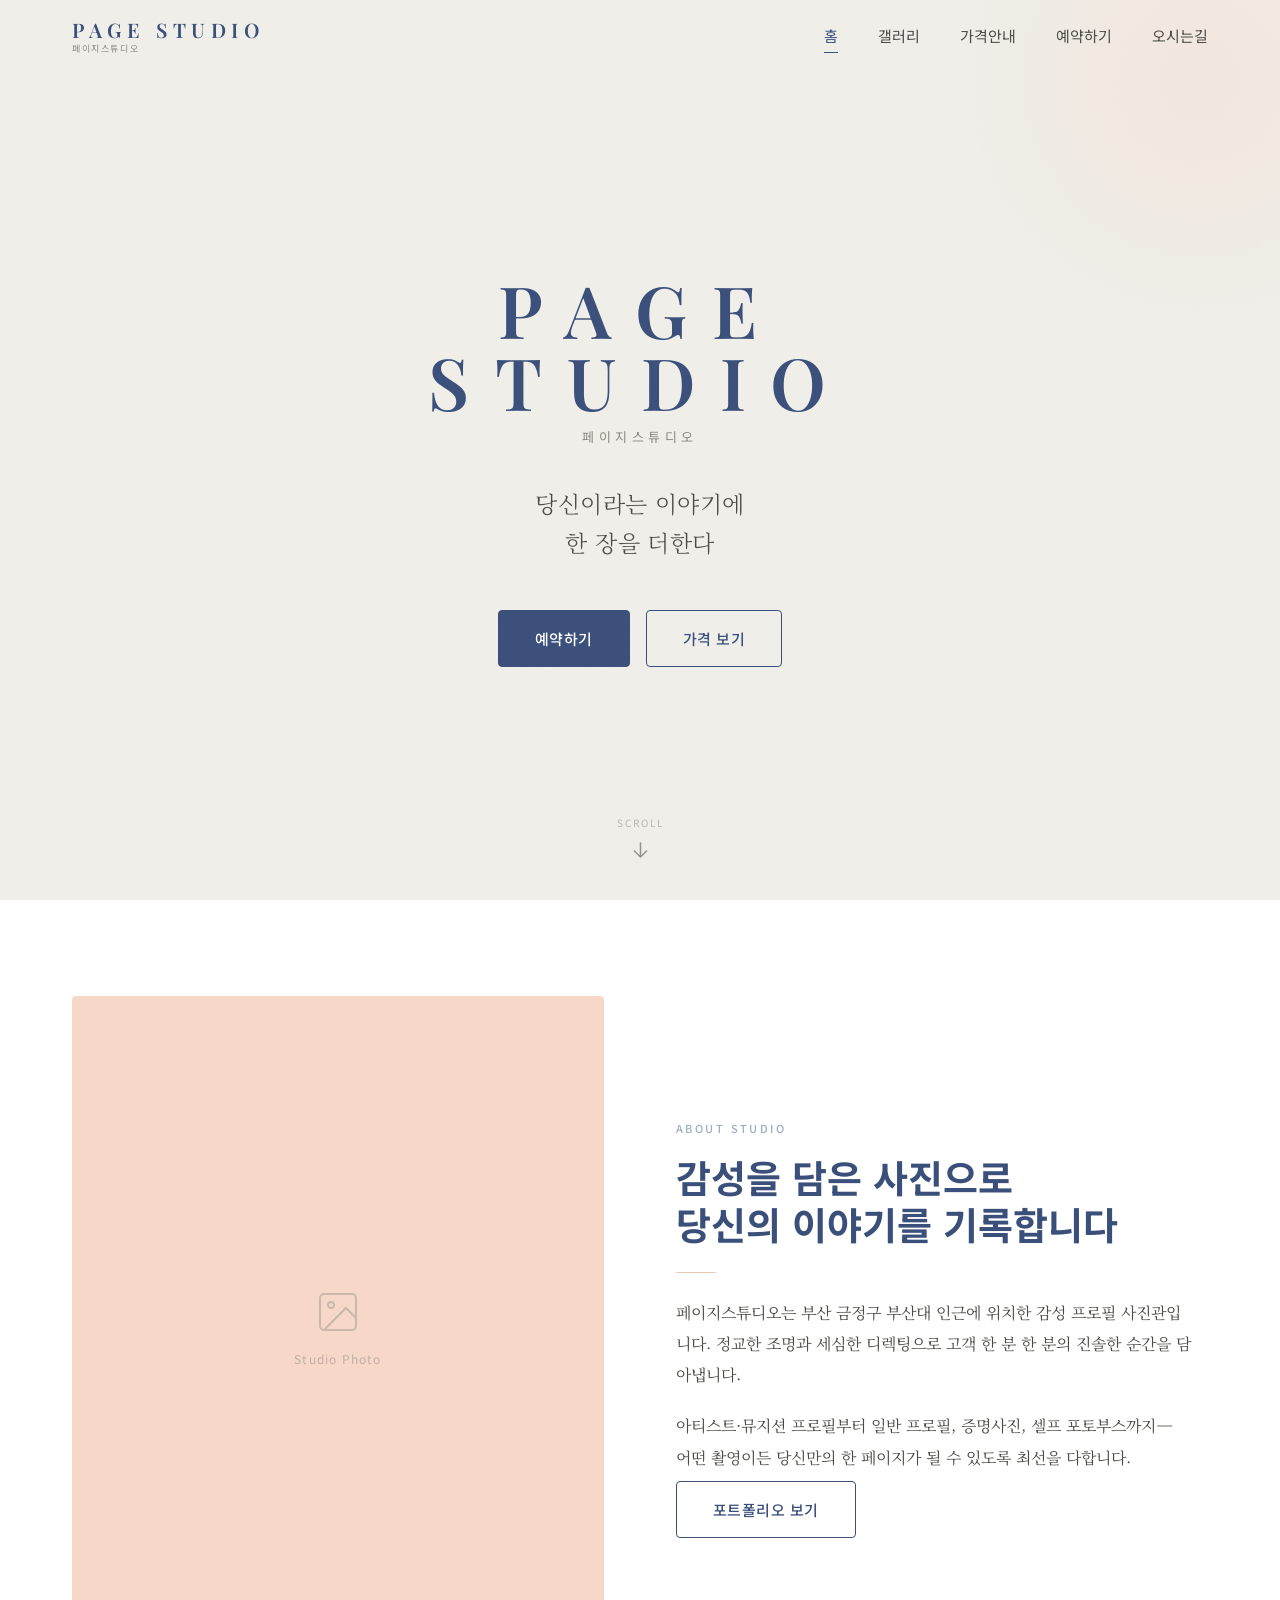
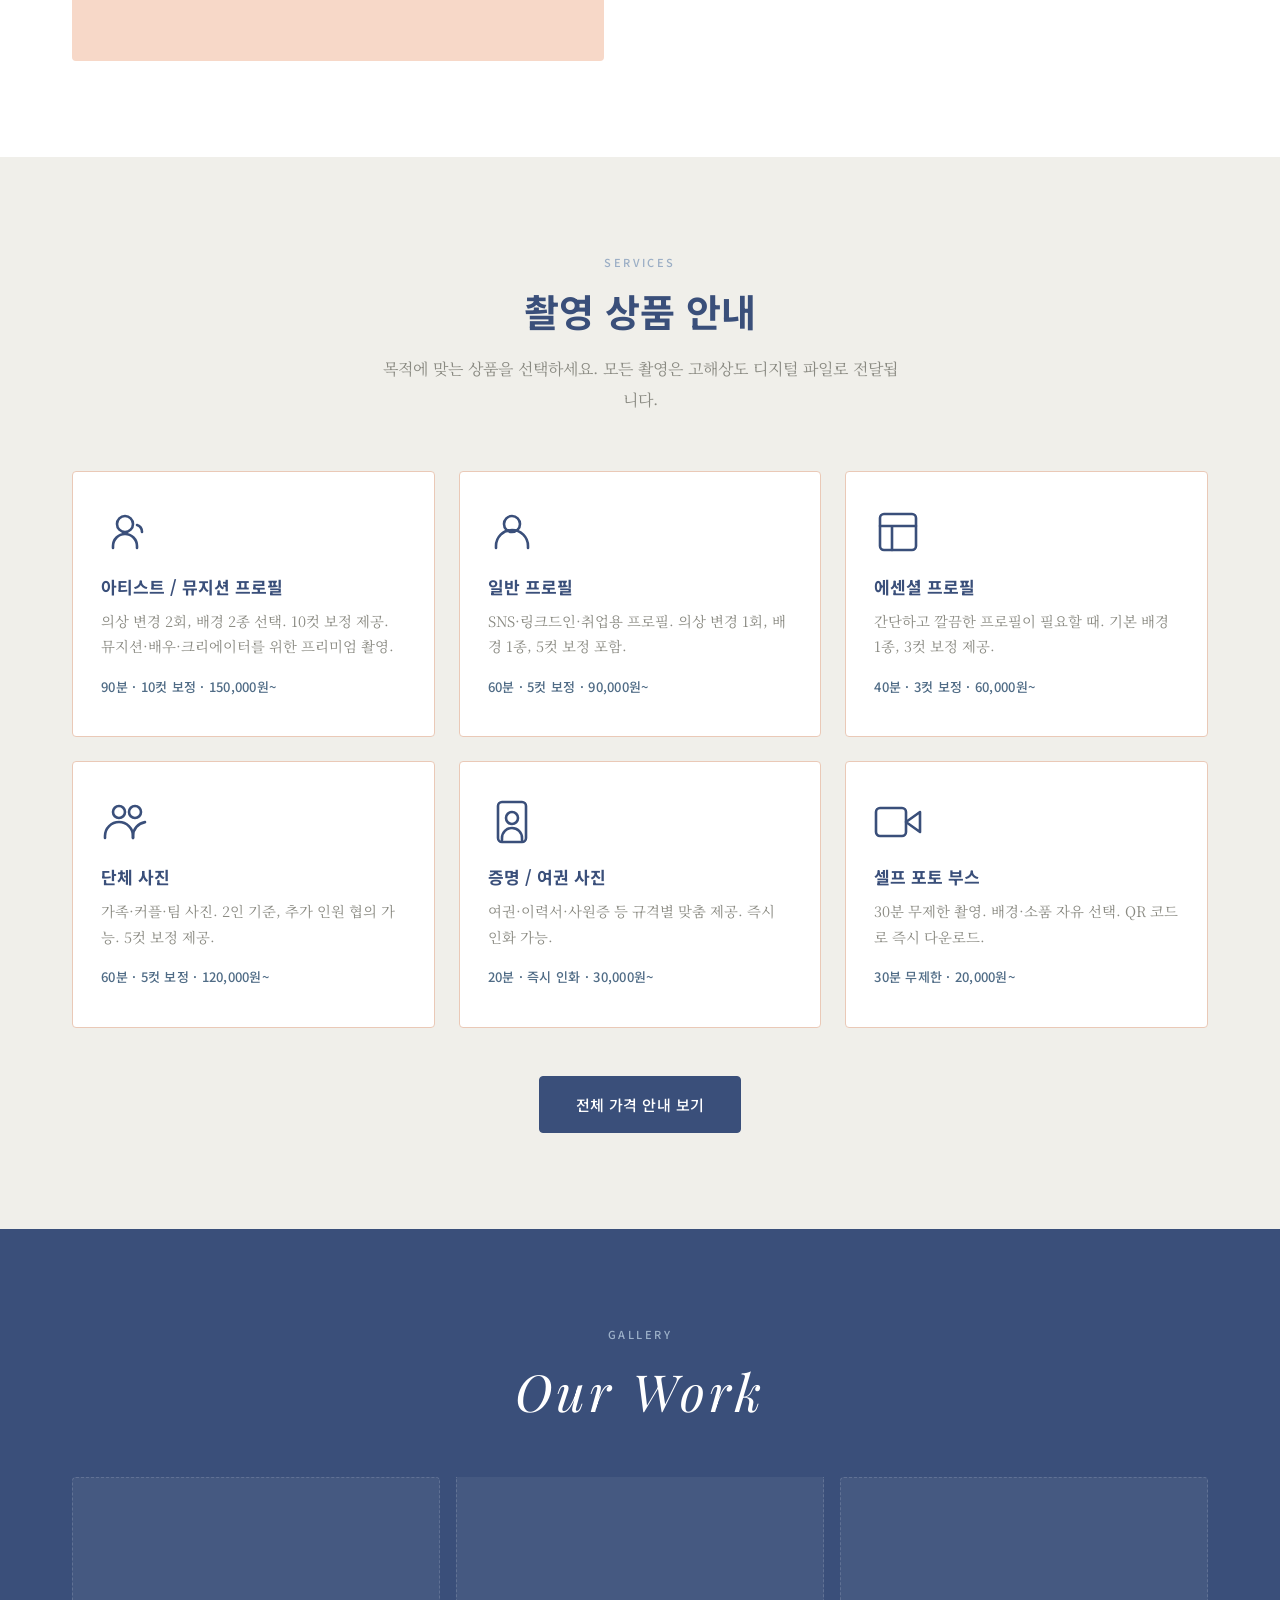
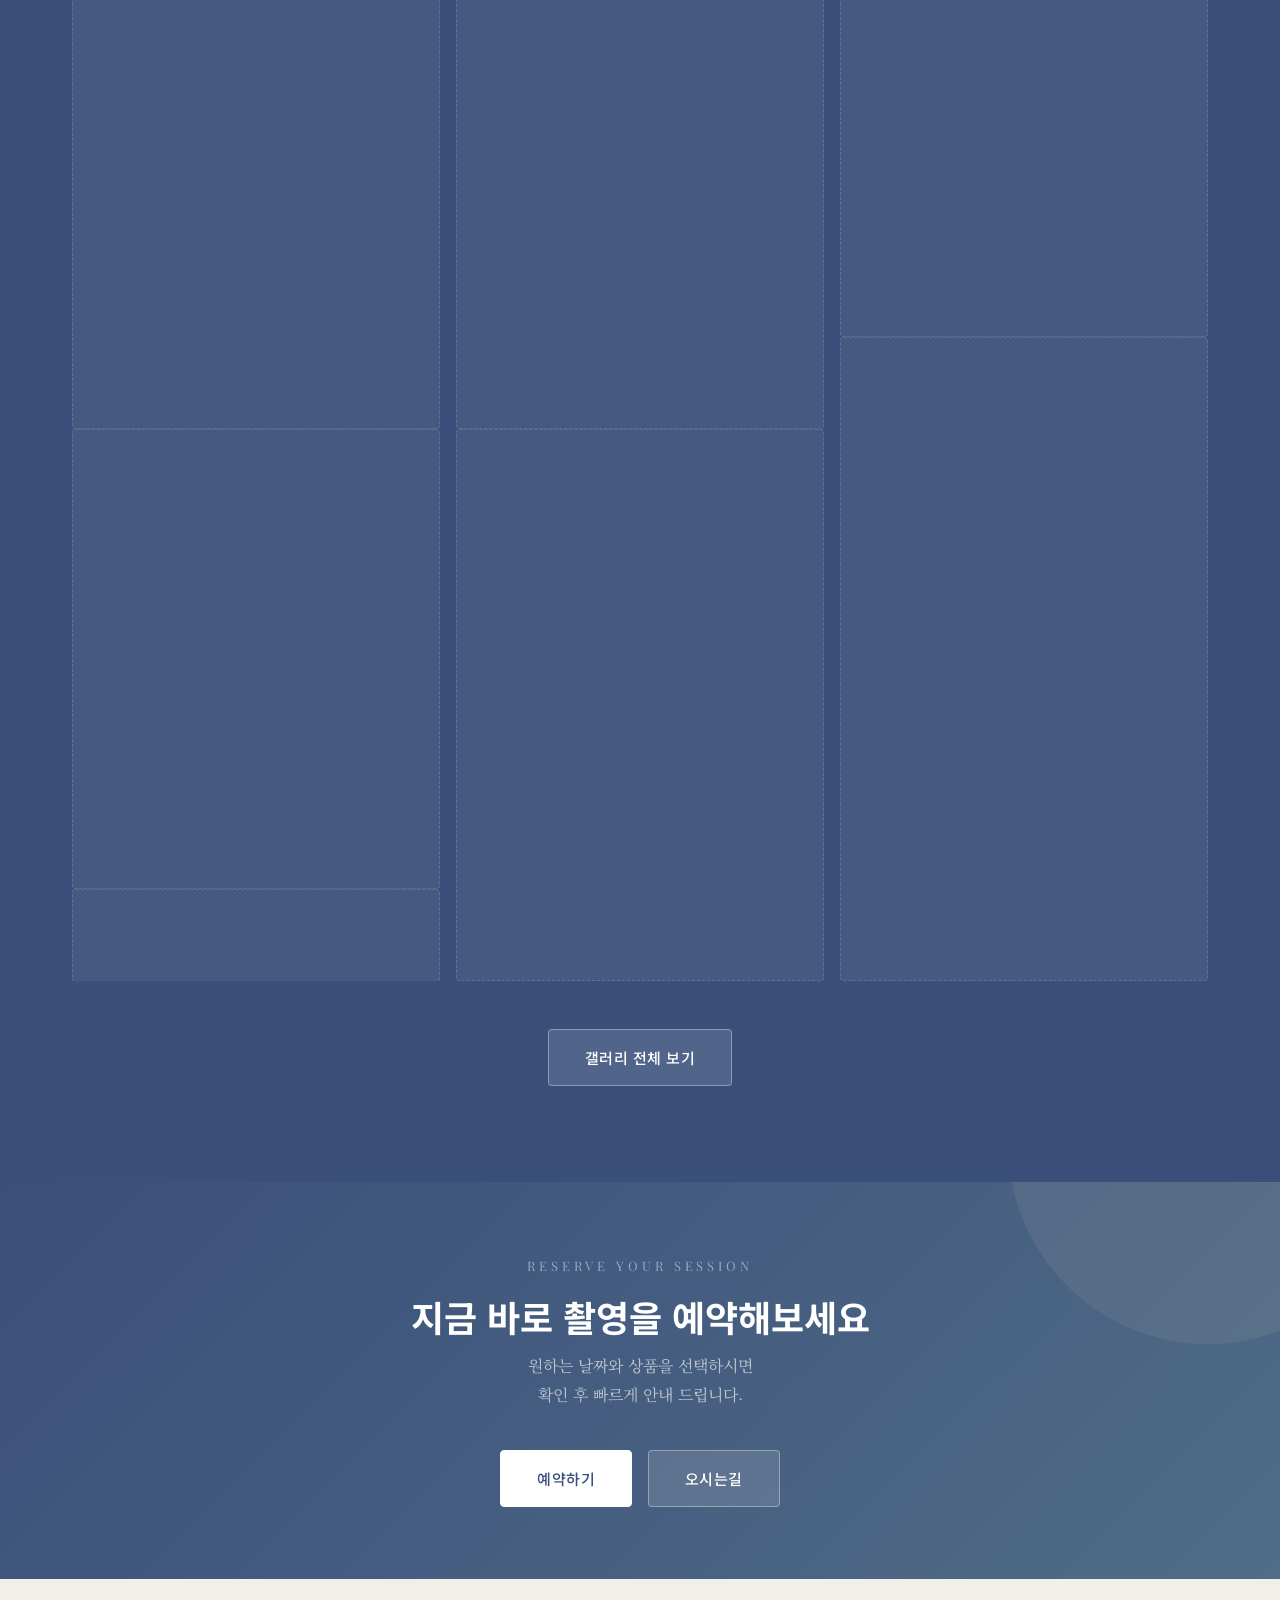
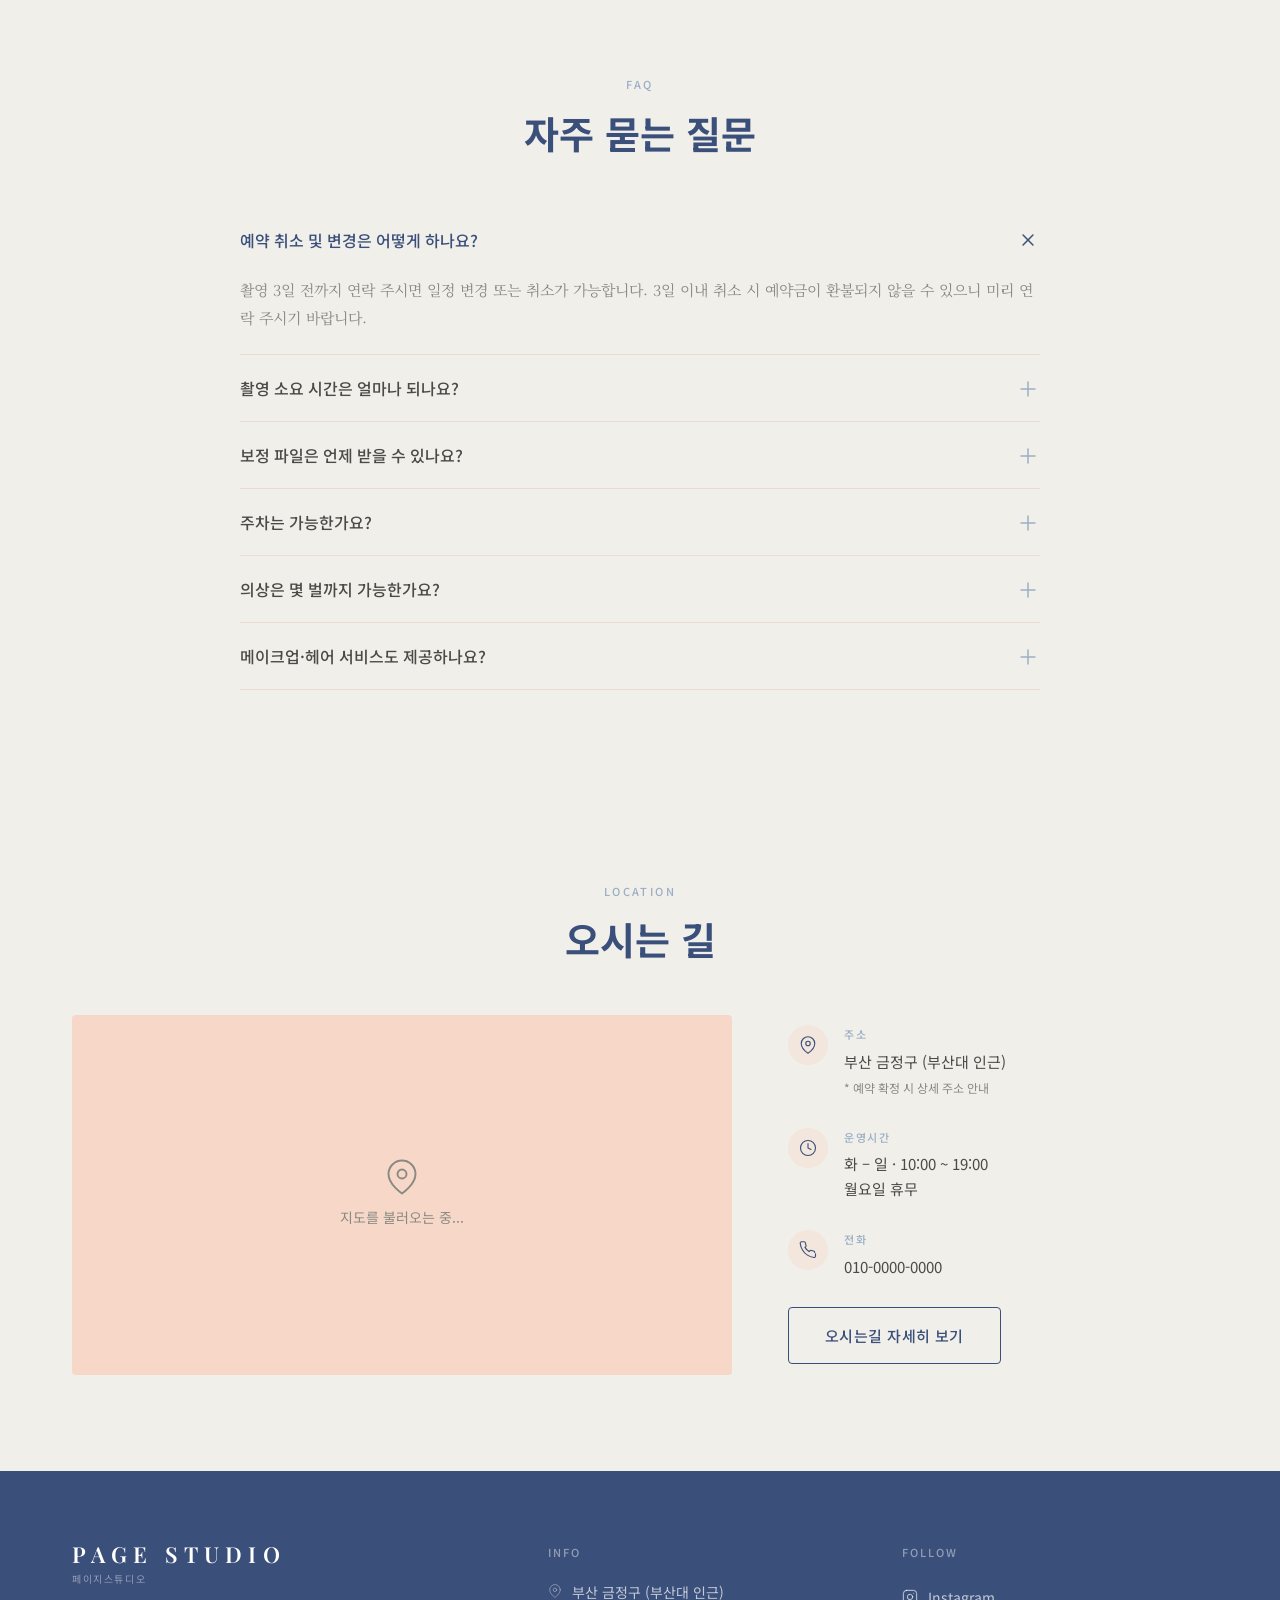
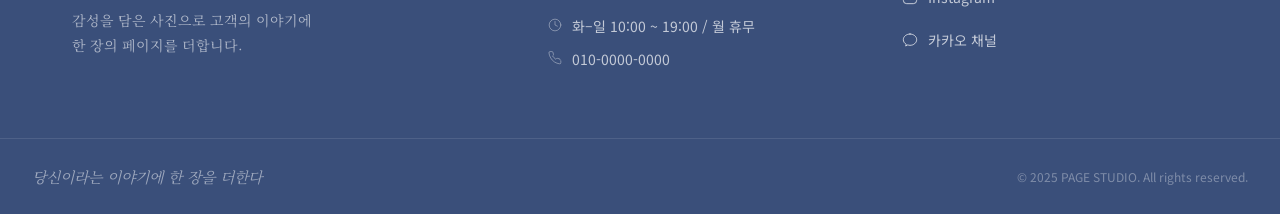
==== index.html @ a10c4d79 "initial commit: page studio website" ====
<!DOCTYPE html>
<html lang="ko">
<head>
  <meta charset="UTF-8" />
  <meta name="viewport" content="width=device-width, initial-scale=1.0" />
  <title>PAGE STUDIO | 페이지스튜디오 — 부산 금정구 프로필 사진관</title>
  <meta name="description" content="당신이라는 이야기에 한 장을 더한다. 부산 금정구 부산대 인근 감성 프로필 사진관 페이지스튜디오입니다." />
  <link rel="stylesheet" href="css/style.css" />
  <link rel="stylesheet" href="css/components.css" />
</head>
<body>

<!-- ─── 네비게이션 ─────────────────────────────────────────── -->
<header class="nav" id="nav">
  <div class="nav__inner">
    <a href="index.html" class="nav__logo">
      <span class="nav__logo-en">PAGE STUDIO</span>
      <span class="nav__logo-ko">페이지스튜디오</span>
    </a>
    <nav class="nav__menu" aria-label="주 메뉴">
      <a href="index.html" class="nav__link">홈</a>
      <a href="gallery.html" class="nav__link">갤러리</a>
      <a href="price.html" class="nav__link">가격안내</a>
      <a href="reservation.html" class="nav__link">예약하기</a>
      <a href="contact.html" class="nav__link">오시는길</a>
    </nav>
    <button class="nav__hamburger" aria-label="메뉴 열기" aria-expanded="false">
      <span></span><span></span><span></span>
    </button>
  </div>
</header>

<!-- 모바일 드로어 -->
<div class="nav__drawer" aria-hidden="true">
  <a href="index.html" class="nav__link">홈</a>
  <a href="gallery.html" class="nav__link">갤러리</a>
  <a href="price.html" class="nav__link">가격안내</a>
  <a href="reservation.html" class="nav__link">예약하기</a>
  <a href="contact.html" class="nav__link">오시는길</a>
</div>

<!-- ─── 히어로 ──────────────────────────────────────────────── -->
<section class="hero" id="hero">
  <div class="hero__content fade-in">
    <span class="hero__brand">PAGE STUDIO</span>
    <span class="hero__brand-ko">페이지스튜디오</span>
    <p class="hero__slogan">당신이라는 이야기에<br>한 장을 더한다</p>
    <div class="hero__cta">
      <a href="reservation.html" class="btn btn--primary">예약하기</a>
      <a href="price.html" class="btn btn--outline">가격 보기</a>
    </div>
  </div>
  <div class="hero__scroll" role="button" tabindex="0" aria-label="아래로 스크롤">
    <span class="hero__scroll-text">Scroll</span>
    <svg class="hero__scroll-arrow" viewBox="0 0 20 20" fill="none" stroke="currentColor" stroke-width="1.5" stroke-linecap="round" stroke-linejoin="round" aria-hidden="true">
      <path d="M10 3v14M4 11l6 6 6-6"/>
    </svg>
  </div>
</section>

<!-- ─── 스튜디오 소개 ────────────────────────────────────────── -->
<section class="section section--white" id="about">
  <div class="container">
    <div class="about__grid">
      <div class="about__image-wrap fade-in fade-in--left">
        <div class="about__image-placeholder">
          <svg width="48" height="48" viewBox="0 0 24 24" fill="none" stroke="currentColor" stroke-width="1" aria-hidden="true">
            <rect x="3" y="3" width="18" height="18" rx="2"/>
            <circle cx="8.5" cy="8.5" r="1.5"/>
            <path d="M21 15l-5-5L5 21"/>
          </svg>
          <span>Studio Photo</span>
        </div>
      </div>

      <div class="about__text fade-in fade-in--right delay-1">
        <span class="section-eyebrow">About Studio</span>
        <h2 class="section-title">감성을 담은 사진으로<br>당신의 이야기를 기록합니다</h2>
        <div class="divider"></div>
        <p class="about__paragraph">
          페이지스튜디오는 부산 금정구 부산대 인근에 위치한 감성 프로필 사진관입니다.
          정교한 조명과 세심한 디렉팅으로 고객 한 분 한 분의 진솔한 순간을 담아냅니다.
        </p>
        <p class="about__paragraph">
          아티스트·뮤지션 프로필부터 일반 프로필, 증명사진, 셀프 포토부스까지—
          어떤 촬영이든 당신만의 한 페이지가 될 수 있도록 최선을 다합니다.
        </p>
        <a href="gallery.html" class="btn btn--outline" style="margin-top:8px;">포트폴리오 보기</a>
      </div>
    </div>
  </div>
</section>

<!-- ─── 서비스 카드 ──────────────────────────────────────────── -->
<section class="section section--bg" id="services">
  <div class="container">
    <div class="services__header fade-in">
      <span class="section-eyebrow">Services</span>
      <h2 class="section-title">촬영 상품 안내</h2>
      <p class="section-desc">목적에 맞는 상품을 선택하세요. 모든 촬영은 고해상도 디지털 파일로 전달됩니다.</p>
    </div>

    <div class="services__grid">
      <!-- 아티스트 프로필 -->
      <div class="service-card fade-in delay-1">
        <div class="service-card__icon" aria-hidden="true">
          <svg width="48" height="48" viewBox="0 0 24 24" fill="none" stroke="currentColor" stroke-width="1.3" stroke-linecap="round" stroke-linejoin="round">
            <circle cx="12" cy="8" r="4"/><path d="M6 20v-1a6 6 0 0 1 12 0v1"/>
            <path d="M18 8.5c1.5.5 2.5 2 2.5 3.5"/>
          </svg>
        </div>
        <h3 class="service-card__name">아티스트 / 뮤지션 프로필</h3>
        <p class="service-card__desc">의상 변경 2회, 배경 2종 선택. 10컷 보정 제공. 뮤지션·배우·크리에이터를 위한 프리미엄 촬영.</p>
        <span class="service-card__price">90분 · 10컷 보정 · 150,000원~</span>
      </div>

      <!-- 일반 프로필 -->
      <div class="service-card fade-in delay-2">
        <div class="service-card__icon" aria-hidden="true">
          <svg width="48" height="48" viewBox="0 0 24 24" fill="none" stroke="currentColor" stroke-width="1.3" stroke-linecap="round" stroke-linejoin="round">
            <circle cx="12" cy="8" r="4"/><path d="M4 20v-1a8 8 0 0 1 16 0v1"/>
          </svg>
        </div>
        <h3 class="service-card__name">일반 프로필</h3>
        <p class="service-card__desc">SNS·링크드인·취업용 프로필. 의상 변경 1회, 배경 1종, 5컷 보정 포함.</p>
        <span class="service-card__price">60분 · 5컷 보정 · 90,000원~</span>
      </div>

      <!-- 에센셜 -->
      <div class="service-card fade-in delay-3">
        <div class="service-card__icon" aria-hidden="true">
          <svg width="48" height="48" viewBox="0 0 24 24" fill="none" stroke="currentColor" stroke-width="1.3" stroke-linecap="round" stroke-linejoin="round">
            <rect x="3" y="3" width="18" height="18" rx="2"/>
            <path d="M3 9h18M9 21V9"/>
          </svg>
        </div>
        <h3 class="service-card__name">에센셜 프로필</h3>
        <p class="service-card__desc">간단하고 깔끔한 프로필이 필요할 때. 기본 배경 1종, 3컷 보정 제공.</p>
        <span class="service-card__price">40분 · 3컷 보정 · 60,000원~</span>
      </div>

      <!-- 단체 -->
      <div class="service-card fade-in delay-1">
        <div class="service-card__icon" aria-hidden="true">
          <svg width="48" height="48" viewBox="0 0 24 24" fill="none" stroke="currentColor" stroke-width="1.3" stroke-linecap="round" stroke-linejoin="round">
            <circle cx="9" cy="7" r="3"/><circle cx="17" cy="7" r="3"/>
            <path d="M2 20v-1a7 7 0 0 1 14 0v1"/><path d="M16 20v-1a7 7 0 0 1 6-6.93"/>
          </svg>
        </div>
        <h3 class="service-card__name">단체 사진</h3>
        <p class="service-card__desc">가족·커플·팀 사진. 2인 기준, 추가 인원 협의 가능. 5컷 보정 제공.</p>
        <span class="service-card__price">60분 · 5컷 보정 · 120,000원~</span>
      </div>

      <!-- 증명사진 -->
      <div class="service-card fade-in delay-2">
        <div class="service-card__icon" aria-hidden="true">
          <svg width="48" height="48" viewBox="0 0 24 24" fill="none" stroke="currentColor" stroke-width="1.3" stroke-linecap="round" stroke-linejoin="round">
            <rect x="5" y="2" width="14" height="20" rx="2"/>
            <circle cx="12" cy="10" r="3"/>
            <path d="M7 21v-1a5 5 0 0 1 10 0v1"/>
          </svg>
        </div>
        <h3 class="service-card__name">증명 / 여권 사진</h3>
        <p class="service-card__desc">여권·이력서·사원증 등 규격별 맞춤 제공. 즉시 인화 가능.</p>
        <span class="service-card__price">20분 · 즉시 인화 · 30,000원~</span>
      </div>

      <!-- 셀프 부스 -->
      <div class="service-card fade-in delay-3">
        <div class="service-card__icon" aria-hidden="true">
          <svg width="48" height="48" viewBox="0 0 24 24" fill="none" stroke="currentColor" stroke-width="1.3" stroke-linecap="round" stroke-linejoin="round">
            <path d="M23 7l-7 5 7 5V7z"/>
            <rect x="1" y="5" width="15" height="14" rx="2"/>
          </svg>
        </div>
        <h3 class="service-card__name">셀프 포토 부스</h3>
        <p class="service-card__desc">30분 무제한 촬영. 배경·소품 자유 선택. QR 코드로 즉시 다운로드.</p>
        <span class="service-card__price">30분 무제한 · 20,000원~</span>
      </div>
    </div>

    <div style="text-align:center; margin-top:48px;" class="fade-in">
      <a href="price.html" class="btn btn--primary">전체 가격 안내 보기</a>
    </div>
  </div>
</section>

<!-- ─── 갤러리 미리보기 ──────────────────────────────────────── -->
<section class="gallery" id="gallery-preview">
  <div class="gallery__header fade-in">
    <span class="section-eyebrow" style="color:rgba(200,220,235,0.7);">Gallery</span>
    <h2 class="gallery__title">Our Work</h2>
  </div>

  <div class="gallery__grid" id="homeGalleryGrid">
    <!-- 플레이스홀더 (실제 이미지 교체 전) -->
    <div class="gallery__placeholder"></div>
    <div class="gallery__placeholder"></div>
    <div class="gallery__placeholder"></div>
    <div class="gallery__placeholder"></div>
    <div class="gallery__placeholder"></div>
    <div class="gallery__placeholder"></div>
  </div>

  <div style="text-align:center; margin-top:48px;" class="fade-in">
    <a href="gallery.html" class="btn btn--ghost">갤러리 전체 보기</a>
  </div>
</section>

<!-- ─── CTA 배너 ─────────────────────────────────────────────── -->
<section class="cta-banner" id="cta">
  <div class="container">
    <span class="cta-banner__en">Reserve Your Session</span>
    <h2 class="cta-banner__title fade-in">지금 바로 촬영을 예약해보세요</h2>
    <p class="cta-banner__desc fade-in delay-1">원하는 날짜와 상품을 선택하시면<br>확인 후 빠르게 안내 드립니다.</p>
    <div class="cta-banner__actions fade-in delay-2">
      <a href="reservation.html" class="btn btn--white">예약하기</a>
      <a href="contact.html" class="btn btn--ghost">오시는길</a>
    </div>
  </div>
</section>

<!-- ─── FAQ ──────────────────────────────────────────────────── -->
<section class="section section--bg" id="faq">
  <div class="container">
    <div style="text-align:center; margin-bottom:52px;" class="fade-in">
      <span class="section-eyebrow">FAQ</span>
      <h2 class="section-title">자주 묻는 질문</h2>
    </div>

    <div class="faq__container" id="faqContainer">
      <!-- JS로 주입 -->
    </div>
  </div>
</section>

<!-- ─── 오시는길 미리보기 ────────────────────────────────────── -->
<section class="section map-section section--white" id="location-preview">
  <div class="container">
    <div style="text-align:center; margin-bottom:52px;" class="fade-in">
      <span class="section-eyebrow">Location</span>
      <h2 class="section-title">오시는 길</h2>
    </div>
    <div class="map-section__grid fade-in">
      <div class="map-section__embed">
        <!-- 실제 지도 URL로 교체하세요 -->
        <div style="width:100%;height:100%;min-height:360px;display:flex;align-items:center;justify-content:center;background:rgba(247,216,200,0.25);color:var(--text-muted);font-family:var(--font-sans);font-size:0.875rem;flex-direction:column;gap:10px;">
          <svg width="36" height="36" viewBox="0 0 24 24" fill="none" stroke="currentColor" stroke-width="1.3" stroke-linecap="round" stroke-linejoin="round" aria-hidden="true">
            <path d="M21 10c0 7-9 13-9 13S3 17 3 10a9 9 0 0 1 18 0z"/><circle cx="12" cy="10" r="3"/>
          </svg>
          <span>지도를 불러오는 중...</span>
        </div>
      </div>
      <div class="map-section__info">
        <div class="map-info-item">
          <div class="map-info-item__icon" aria-hidden="true">
            <svg width="18" height="18" viewBox="0 0 24 24" fill="none" stroke="currentColor" stroke-width="1.5" stroke-linecap="round" stroke-linejoin="round"><path d="M21 10c0 7-9 13-9 13S3 17 3 10a9 9 0 0 1 18 0z"/><circle cx="12" cy="10" r="3"/></svg>
          </div>
          <div>
            <span class="map-info-item__label">주소</span>
            <p class="map-info-item__text">부산 금정구 (부산대 인근)<br><small style="font-size:0.8em;color:var(--text-muted);">* 예약 확정 시 상세 주소 안내</small></p>
          </div>
        </div>
        <div class="map-info-item">
          <div class="map-info-item__icon" aria-hidden="true">
            <svg width="18" height="18" viewBox="0 0 24 24" fill="none" stroke="currentColor" stroke-width="1.5" stroke-linecap="round" stroke-linejoin="round"><circle cx="12" cy="12" r="10"/><polyline points="12 6 12 12 16 14"/></svg>
          </div>
          <div>
            <span class="map-info-item__label">운영시간</span>
            <p class="map-info-item__text">화 – 일 · 10:00 ~ 19:00<br>월요일 휴무</p>
          </div>
        </div>
        <div class="map-info-item">
          <div class="map-info-item__icon" aria-hidden="true">
            <svg width="18" height="18" viewBox="0 0 24 24" fill="none" stroke="currentColor" stroke-width="1.5" stroke-linecap="round" stroke-linejoin="round"><path d="M22 16.92v3a2 2 0 0 1-2.18 2 19.79 19.79 0 0 1-8.63-3.07A19.5 19.5 0 0 1 4.69 12 19.79 19.79 0 0 1 1.65 3.18 2 2 0 0 1 3.62 1h3a2 2 0 0 1 2 1.72c.127.96.361 1.903.7 2.81a2 2 0 0 1-.45 2.11L7.91 8.54a16 16 0 0 0 5.55 5.55l.95-.96a2 2 0 0 1 2.11-.45c.907.339 1.85.573 2.81.7A2 2 0 0 1 21 15.22"/></svg>
          </div>
          <div>
            <span class="map-info-item__label">전화</span>
            <p class="map-info-item__text"><a href="tel:01000000000" style="color:inherit;">010-0000-0000</a></p>
          </div>
        </div>
        <a href="contact.html" class="btn btn--outline" style="align-self:flex-start;">오시는길 자세히 보기</a>
      </div>
    </div>
  </div>
</section>

<!-- ─── 푸터 ──────────────────────────────────────────────────── -->
<footer class="footer">
  <div class="footer__inner">
    <div>
      <span class="footer__brand-en">PAGE STUDIO</span>
      <span class="footer__brand-ko">페이지스튜디오</span>
      <p class="footer__mission">감성을 담은 사진으로 고객의 이야기에<br>한 장의 페이지를 더합니다.</p>
    </div>
    <div>
      <p class="footer__col-title">Info</p>
      <div class="footer__info-line">
        <svg width="14" height="14" viewBox="0 0 24 24" fill="none" stroke="currentColor" stroke-width="1.5" stroke-linecap="round" stroke-linejoin="round" aria-hidden="true"><path d="M21 10c0 7-9 13-9 13S3 17 3 10a9 9 0 0 1 18 0z"/><circle cx="12" cy="10" r="3"/></svg>
        <span>부산 금정구 (부산대 인근)</span>
      </div>
      <div class="footer__info-line">
        <svg width="14" height="14" viewBox="0 0 24 24" fill="none" stroke="currentColor" stroke-width="1.5" stroke-linecap="round" stroke-linejoin="round" aria-hidden="true"><circle cx="12" cy="12" r="10"/><polyline points="12 6 12 12 16 14"/></svg>
        <span>화–일 10:00 ~ 19:00 / 월 휴무</span>
      </div>
      <div class="footer__info-line">
        <svg width="14" height="14" viewBox="0 0 24 24" fill="none" stroke="currentColor" stroke-width="1.5" stroke-linecap="round" stroke-linejoin="round" aria-hidden="true"><path d="M22 16.92v3a2 2 0 0 1-2.18 2 19.79 19.79 0 0 1-8.63-3.07A19.5 19.5 0 0 1 4.69 12 19.79 19.79 0 0 1 1.65 3.18 2 2 0 0 1 3.62 1h3a2 2 0 0 1 2 1.72c.127.96.361 1.903.7 2.81a2 2 0 0 1-.45 2.11L7.91 8.54a16 16 0 0 0 5.55 5.55l.95-.96a2 2 0 0 1 2.11-.45c.907.339 1.85.573 2.81.7A2 2 0 0 1 21 15.22"/></svg>
        <span>010-0000-0000</span>
      </div>
    </div>
    <div>
      <p class="footer__col-title">Follow</p>
      <div class="footer__social">
        <a href="#" class="footer__social-link" aria-label="인스타그램">
          <svg width="16" height="16" viewBox="0 0 24 24" fill="none" stroke="currentColor" stroke-width="1.5" stroke-linecap="round" stroke-linejoin="round" aria-hidden="true"><rect x="2" y="2" width="20" height="20" rx="5"/><path d="M16 11.37A4 4 0 1 1 12.63 8 4 4 0 0 1 16 11.37z"/><line x1="17.5" y1="6.5" x2="17.51" y2="6.5"/></svg>
          Instagram
        </a>
        <a href="#" class="footer__social-link" aria-label="카카오 채널">
          <svg width="16" height="16" viewBox="0 0 24 24" fill="none" stroke="currentColor" stroke-width="1.5" stroke-linecap="round" stroke-linejoin="round" aria-hidden="true"><path d="M12 3C6.477 3 2 6.82 2 11.5c0 2.9 1.73 5.47 4.36 7.06L5.5 21l3.2-1.73C9.7 19.72 10.83 20 12 20c5.523 0 10-3.82 10-8.5S17.523 3 12 3z"/></svg>
          카카오 채널
        </a>
      </div>
    </div>
  </div>
  <div class="footer__bottom">
    <span class="footer__slogan">당신이라는 이야기에 한 장을 더한다</span>
    <span class="footer__copy">© 2025 PAGE STUDIO. All rights reserved.</span>
  </div>
</footer>

<!-- ─── 라이트박스 ────────────────────────────────────────────── -->
<div class="lightbox" id="lightbox" role="dialog" aria-modal="true" aria-label="이미지 뷰어">
  <button class="lightbox__close" aria-label="닫기">
    <svg width="20" height="20" viewBox="0 0 24 24" fill="none" stroke="currentColor" stroke-width="1.8" stroke-linecap="round"><path d="M18 6 6 18M6 6l12 12"/></svg>
  </button>
  <button class="lightbox__nav lightbox__nav--prev" aria-label="이전">
    <svg width="20" height="20" viewBox="0 0 24 24" fill="none" stroke="currentColor" stroke-width="1.8" stroke-linecap="round" stroke-linejoin="round"><path d="M15 18l-6-6 6-6"/></svg>
  </button>
  <img class="lightbox__img" src="" alt="" />
  <button class="lightbox__nav lightbox__nav--next" aria-label="다음">
    <svg width="20" height="20" viewBox="0 0 24 24" fill="none" stroke="currentColor" stroke-width="1.8" stroke-linecap="round" stroke-linejoin="round"><path d="M9 18l6-6-6-6"/></svg>
  </button>
  <span class="lightbox__counter"></span>
</div>

<script src="js/main.js"></script>
<script>
  // FAQ 동적 렌더링
  fetch('data/site.json')
    .then(r => r.json())
    .then(data => {
      const container = document.getElementById('faqContainer');
      if (!container || !data.faq) return;
      const html = data.faq.map((item, i) => `
        <div class="accordion__item${i === 0 ? ' open' : ''}">
          <button class="accordion__trigger" aria-expanded="${i === 0}">
            <span class="accordion__question">${item.q}</span>
            <svg class="accordion__icon" viewBox="0 0 24 24" fill="none" stroke="currentColor" stroke-width="1.5" stroke-linecap="round" aria-hidden="true"><line x1="12" y1="5" x2="12" y2="19"/><line x1="5" y1="12" x2="19" y2="12"/></svg>
          </button>
          <div class="accordion__body">
            <p class="accordion__answer">${item.a}</p>
          </div>
        </div>
      `).join('');
      container.innerHTML = `<div class="accordion">${html}</div>`;
      // 아코디언 재초기화
      container.querySelectorAll('.accordion__trigger').forEach(trigger => {
        trigger.addEventListener('click', () => {
          const item = trigger.closest('.accordion__item');
          const isOpen = item.classList.contains('open');
          item.closest('.accordion').querySelectorAll('.accordion__item').forEach(i => i.classList.remove('open'));
          if (!isOpen) item.classList.add('open');
        });
      });
    })
    .catch(() => {});
</script>
</body>
</html>
---- css/style.css ----
/* ============================================================
   PAGE STUDIO — style.css
   역할: CSS 변수 정의, 리셋, 기본 레이아웃,
         네비게이션, 푸터, 공통 유틸리티, 타이포그래피
   ============================================================ */

/* Google Fonts */
@import url('https://fonts.googleapis.com/css2?family=Noto+Sans+KR:wght@300;400;500;700&family=Noto+Serif+KR:wght@300;400;600&family=Playfair+Display:ital,wght@0,400;0,600;1,400&display=swap');

/* ─── CSS 변수 ─────────────────────────────────────────────── */
:root {
  /* 브랜드 컬러 */
  --color-bg:          #F0EFEA;   /* Cloud Dancer - 기본 배경 70% */
  --color-white:       #FFFFFF;   /* Pure White */
  --color-accent:      #F7D8C8;   /* Apricot Light - 따뜻한 포인트 20% */
  --color-accent-dark: #EAC9B7;   /* Peach Dust - Accent 음영 */
  --color-blue:        #9BAEC5;   /* Grayish Blue - 전문성 보조 5% */
  --color-blue-light:  #C8DCEB;   /* Ice Melt - 차분한 블루 보조 */
  --color-blue-mid:    #84B7D4;   /* Baltic Sea */
  --color-primary:     #3A4F7A;   /* Indigo Blue - 로고/타이틀/핵심 5% */
  --color-primary-mid: #506C86;   /* Blue Fusion - 중간 포인트 */

  /* 텍스트 */
  --text-primary: #3A4F7A;
  --text-body:    #4A4A46;   /* 진한 웜그레이 */
  --text-muted:   #8A8A82;   /* 연한 웜그레이 */

  /* 타이포그래피 */
  --font-sans:  'Noto Sans KR', sans-serif;
  --font-serif: 'Noto Serif KR', serif;
  --font-en:    'Playfair Display', serif;

  /* 간격 */
  --space-section: 96px;
  --space-gap:     48px;
  --radius:        4px;

  /* 트랜지션 */
  --transition: 0.3s ease;
  --transition-slow: 0.6s ease;
}

/* ─── 리셋 ──────────────────────────────────────────────────── */
*, *::before, *::after {
  box-sizing: border-box;
  margin: 0;
  padding: 0;
}

html {
  font-size: 16px;
  scroll-behavior: smooth;
  -webkit-text-size-adjust: 100%;
}

body {
  font-family: var(--font-serif);
  font-size: 1rem;
  line-height: 1.8;
  color: var(--text-body);
  background-color: var(--color-bg);
  position: relative;
  overflow-x: hidden;
}

/* 종이/린넨 질감 오버레이 */
body::before {
  content: '';
  position: fixed;
  inset: 0;
  background-image: url("data:image/svg+xml,%3Csvg xmlns='http://www.w3.org/2000/svg' width='300' height='300'%3E%3Cfilter id='n'%3E%3CfeTurbulence type='fractalNoise' baseFrequency='0.8' numOctaves='4' stitchTiles='stitch'/%3E%3CfeColorMatrix type='saturate' values='0'/%3E%3C/filter%3E%3Crect width='300' height='300' filter='url(%23n)' opacity='1'/%3E%3C/svg%3E");
  opacity: 0.028;
  pointer-events: none;
  z-index: 9998;
}

img {
  max-width: 100%;
  height: auto;
  display: block;
}

a {
  color: inherit;
  text-decoration: none;
}

ul, ol {
  list-style: none;
}

button {
  cursor: pointer;
  border: none;
  background: none;
  font-family: inherit;
}

input, textarea, select {
  font-family: inherit;
  font-size: inherit;
  outline: none;
}

/* ─── 레이아웃 ──────────────────────────────────────────────── */
.container {
  width: 100%;
  max-width: 1200px;
  margin: 0 auto;
  padding: 0 32px;
}

.section {
  padding: var(--space-section) 0;
}

.section--white   { background-color: var(--color-white); }
.section--bg      { background-color: var(--color-bg); }
.section--accent  { background-color: rgba(247, 216, 200, 0.18); }
.section--primary { background-color: var(--color-primary); }

/* ─── 타이포그래피 ──────────────────────────────────────────── */
h1, h2, h3, h4, h5 {
  font-family: var(--font-sans);
  color: var(--text-primary);
  line-height: 1.3;
}

.section-eyebrow {
  display: block;
  font-family: var(--font-sans);
  font-size: 0.6875rem;
  font-weight: 500;
  letter-spacing: 0.22em;
  text-transform: uppercase;
  color: var(--color-blue);
  margin-bottom: 14px;
}

.section-title {
  font-family: var(--font-sans);
  font-size: clamp(1.625rem, 3.5vw, 2.375rem);
  font-weight: 700;
  color: var(--text-primary);
  margin-bottom: 20px;
  line-height: 1.25;
}

.section-title--white {
  color: var(--color-white);
}

.section-desc {
  font-family: var(--font-serif);
  font-size: 1rem;
  color: var(--text-muted);
  line-height: 1.9;
  max-width: 520px;
}

.section-desc--white {
  color: rgba(255, 255, 255, 0.7);
}

/* ─── 버튼 ──────────────────────────────────────────────────── */
.btn {
  display: inline-flex;
  align-items: center;
  justify-content: center;
  gap: 8px;
  padding: 14px 36px;
  border-radius: var(--radius);
  font-family: var(--font-sans);
  font-size: 0.9375rem;
  font-weight: 500;
  letter-spacing: 0.03em;
  transition: background-color var(--transition),
              color var(--transition),
              border-color var(--transition),
              transform var(--transition),
              box-shadow var(--transition);
  white-space: nowrap;
  cursor: pointer;
  border: 1.5px solid transparent;
}

.btn:active { transform: translateY(1px) !important; }

.btn--primary {
  background-color: var(--color-primary);
  color: var(--color-white);
  border-color: var(--color-primary);
}
.btn--primary:hover {
  background-color: var(--color-primary-mid);
  border-color: var(--color-primary-mid);
  transform: translateY(-2px);
  box-shadow: 0 6px 20px rgba(58, 79, 122, 0.25);
}

.btn--outline {
  background-color: transparent;
  color: var(--color-primary);
  border-color: var(--color-primary);
}
.btn--outline:hover {
  background-color: var(--color-primary);
  color: var(--color-white);
  transform: translateY(-2px);
}

.btn--white {
  background-color: var(--color-white);
  color: var(--color-primary);
  border-color: var(--color-white);
}
.btn--white:hover {
  background-color: var(--color-accent);
  border-color: var(--color-accent);
  transform: translateY(-2px);
}

.btn--ghost {
  background-color: rgba(255,255,255,0.12);
  color: var(--color-white);
  border-color: rgba(255,255,255,0.35);
}
.btn--ghost:hover {
  background-color: rgba(255,255,255,0.22);
  transform: translateY(-2px);
}

.btn--sm {
  padding: 9px 22px;
  font-size: 0.875rem;
}

.btn--xs {
  padding: 6px 14px;
  font-size: 0.8125rem;
}

/* ─── 스크롤 페이드인 ───────────────────────────────────────── */
.fade-in {
  opacity: 0;
  transform: translateY(28px);
  transition: opacity 0.75s ease, transform 0.75s ease;
}
.fade-in.visible {
  opacity: 1;
  transform: translateY(0);
}

.fade-in--up    { transform: translateY(28px); }
.fade-in--left  { transform: translateX(-28px); }
.fade-in--right { transform: translateX(28px); }

.fade-in--left.visible,
.fade-in--right.visible { transform: translateX(0); }

.delay-1 { transition-delay: 0.1s; }
.delay-2 { transition-delay: 0.2s; }
.delay-3 { transition-delay: 0.3s; }
.delay-4 { transition-delay: 0.4s; }
.delay-5 { transition-delay: 0.5s; }

/* ─── 네비게이션 ────────────────────────────────────────────── */
.nav {
  position: fixed;
  top: 0;
  left: 0;
  right: 0;
  z-index: 500;
  transition: background-color var(--transition),
              box-shadow var(--transition);
}

.nav.scrolled {
  background-color: rgba(255, 255, 255, 0.95);
  backdrop-filter: blur(12px);
  -webkit-backdrop-filter: blur(12px);
  box-shadow: 0 1px 0 rgba(58, 79, 122, 0.07);
}

.nav__inner {
  display: flex;
  align-items: center;
  justify-content: space-between;
  height: 72px;
  max-width: 1200px;
  margin: 0 auto;
  padding: 0 32px;
}

/* 로고 */
.nav__logo {
  display: flex;
  flex-direction: column;
  line-height: 1;
  gap: 4px;
  text-decoration: none;
}

.nav__logo-en {
  font-family: var(--font-en);
  font-size: 1.25rem;
  font-weight: 600;
  letter-spacing: 0.28em;
  color: var(--color-primary);
  line-height: 1;
}

.nav__logo-ko {
  font-family: var(--font-sans);
  font-size: 0.5625rem;
  font-weight: 400;
  letter-spacing: 0.18em;
  color: var(--text-muted);
  line-height: 1;
}

/* 메뉴 */
.nav__menu {
  display: flex;
  align-items: center;
  gap: 40px;
}

.nav__link {
  font-family: var(--font-sans);
  font-size: 0.9375rem;
  font-weight: 400;
  color: var(--text-body);
  transition: color var(--transition);
  position: relative;
  padding-bottom: 2px;
}

.nav__link::after {
  content: '';
  position: absolute;
  bottom: -2px;
  left: 0;
  width: 0;
  height: 1px;
  background-color: var(--color-primary);
  transition: width var(--transition);
}

.nav__link:hover,
.nav__link.active {
  color: var(--color-primary);
}

.nav__link:hover::after,
.nav__link.active::after {
  width: 100%;
}

/* 햄버거 버튼 */
.nav__hamburger {
  display: none;
  flex-direction: column;
  justify-content: center;
  gap: 5px;
  width: 40px;
  height: 40px;
  padding: 8px;
  cursor: pointer;
  background: none;
  border: none;
}

.nav__hamburger span {
  display: block;
  width: 22px;
  height: 1.5px;
  background-color: var(--text-body);
  border-radius: 2px;
  transition: all var(--transition);
  transform-origin: center;
}

.nav__hamburger.open span:nth-child(1) {
  transform: translateY(6.5px) rotate(45deg);
}
.nav__hamburger.open span:nth-child(2) {
  opacity: 0;
  transform: scaleX(0);
}
.nav__hamburger.open span:nth-child(3) {
  transform: translateY(-6.5px) rotate(-45deg);
}

/* 모바일 드로어 */
.nav__drawer {
  position: fixed;
  inset: 72px 0 0 0;
  background-color: rgba(240, 239, 234, 0.97);
  backdrop-filter: blur(16px);
  -webkit-backdrop-filter: blur(16px);
  z-index: 499;
  display: flex;
  flex-direction: column;
  align-items: center;
  justify-content: center;
  gap: 36px;
  opacity: 0;
  visibility: hidden;
  transition: opacity var(--transition), visibility var(--transition);
}

.nav__drawer.open {
  opacity: 1;
  visibility: visible;
}

.nav__drawer .nav__link {
  font-size: 1.25rem;
  font-weight: 500;
  letter-spacing: 0.04em;
}

/* ─── 페이지 헤더 ───────────────────────────────────────────── */
.page-header {
  padding-top: 148px;
  padding-bottom: 72px;
  background-color: var(--color-white);
  text-align: center;
  border-bottom: 1px solid rgba(234, 201, 183, 0.4);
}

.page-header__label {
  display: block;
  font-family: var(--font-sans);
  font-size: 0.6875rem;
  font-weight: 500;
  letter-spacing: 0.22em;
  text-transform: uppercase;
  color: var(--color-blue);
  margin-bottom: 14px;
}

.page-header__title {
  font-family: var(--font-sans);
  font-size: clamp(2rem, 4.5vw, 3.25rem);
  font-weight: 700;
  color: var(--text-primary);
  margin-bottom: 18px;
}

.page-header__desc {
  font-family: var(--font-serif);
  font-size: 1rem;
  color: var(--text-muted);
  line-height: 1.9;
}

/* ─── 푸터 ──────────────────────────────────────────────────── */
.footer {
  background-color: var(--color-primary);
  color: rgba(255, 255, 255, 0.8);
  padding: 72px 0 0;
}

.footer__inner {
  max-width: 1200px;
  margin: 0 auto;
  padding: 0 32px;
  display: grid;
  grid-template-columns: 1.4fr 1fr 1fr;
  gap: var(--space-gap);
}

.footer__brand-en {
  display: block;
  font-family: var(--font-en);
  font-size: 1.375rem;
  font-weight: 600;
  letter-spacing: 0.28em;
  color: var(--color-white);
  margin-bottom: 5px;
  line-height: 1;
}

.footer__brand-ko {
  display: block;
  font-family: var(--font-sans);
  font-size: 0.625rem;
  letter-spacing: 0.16em;
  color: rgba(255, 255, 255, 0.45);
  margin-bottom: 20px;
}

.footer__mission {
  font-family: var(--font-serif);
  font-size: 0.875rem;
  line-height: 1.8;
  color: rgba(255, 255, 255, 0.6);
  max-width: 280px;
}

.footer__col-title {
  font-family: var(--font-sans);
  font-size: 0.6875rem;
  font-weight: 500;
  letter-spacing: 0.18em;
  text-transform: uppercase;
  color: rgba(255, 255, 255, 0.45);
  margin-bottom: 18px;
}

.footer__info-line {
  display: flex;
  gap: 10px;
  align-items: flex-start;
  font-family: var(--font-sans);
  font-size: 0.875rem;
  color: rgba(255, 255, 255, 0.7);
  line-height: 1.7;
  margin-bottom: 10px;
}

.footer__info-line svg {
  flex-shrink: 0;
  margin-top: 3px;
  opacity: 0.6;
}

.footer__social {
  display: flex;
  flex-direction: column;
  gap: 10px;
}

.footer__social-link {
  display: inline-flex;
  align-items: center;
  gap: 10px;
  font-family: var(--font-sans);
  font-size: 0.875rem;
  color: rgba(255, 255, 255, 0.7);
  transition: color var(--transition);
  padding: 4px 0;
}

.footer__social-link:hover {
  color: var(--color-accent);
}

.footer__bottom {
  margin-top: 56px;
  padding: 24px 32px;
  max-width: none;
  border-top: 1px solid rgba(255, 255, 255, 0.1);
  display: flex;
  align-items: center;
  justify-content: space-between;
  flex-wrap: wrap;
  gap: 12px;
}

.footer__slogan {
  font-family: var(--font-serif);
  font-size: 0.9375rem;
  font-style: italic;
  color: rgba(255, 255, 255, 0.5);
}

.footer__copy {
  font-family: var(--font-sans);
  font-size: 0.75rem;
  color: rgba(255, 255, 255, 0.35);
}

/* ─── 구분선 ────────────────────────────────────────────────── */
.divider {
  width: 40px;
  height: 1px;
  background-color: var(--color-accent-dark);
  margin: 24px 0;
}

.divider--center { margin: 24px auto; }

/* ─── 반응형 ────────────────────────────────────────────────── */
@media (max-width: 960px) {
  .footer__inner {
    grid-template-columns: 1fr 1fr;
  }
}

@media (max-width: 768px) {
  :root {
    --space-section: 64px;
    --space-gap:     28px;
  }

  .container {
    padding: 0 20px;
  }

  .nav__menu {
    display: none;
  }

  .nav__hamburger {
    display: flex;
  }

  .nav__inner {
    padding: 0 20px;
  }

  .page-header {
    padding-top: 120px;
    padding-bottom: 52px;
  }

  .footer__inner {
    grid-template-columns: 1fr;
    padding: 0 20px;
  }

  .footer__bottom {
    flex-direction: column;
    align-items: flex-start;
    padding: 24px 20px;
  }

  .btn {
    padding: 13px 28px;
  }
}
---- css/components.css ----
/* ============================================================
   PAGE STUDIO — components.css
   역할: 컴포넌트별 스타일
         히어로, 서비스카드, 갤러리, 라이트박스,
         가격카드, 폼, 아코디언, 관리자 패널
   ============================================================ */

/* ─── 히어로 섹션 ───────────────────────────────────────────── */
.hero {
  position: relative;
  min-height: 100svh;
  display: flex;
  flex-direction: column;
  align-items: center;
  justify-content: center;
  text-align: center;
  background-color: var(--color-bg);
  overflow: hidden;
  padding: 120px 20px 80px;
}

/* 배경 이미지가 있을 경우 */
.hero--with-image {
  background-size: cover;
  background-position: center;
}

.hero--with-image::after {
  content: '';
  position: absolute;
  inset: 0;
  background: linear-gradient(
    to bottom,
    rgba(240, 239, 234, 0.6) 0%,
    rgba(240, 239, 234, 0.4) 50%,
    rgba(240, 239, 234, 0.75) 100%
  );
}

.hero__content {
  position: relative;
  z-index: 1;
  max-width: 720px;
}

.hero__brand {
  font-family: var(--font-en);
  font-size: clamp(2.25rem, 6vw, 4.5rem);
  font-weight: 600;
  letter-spacing: 0.35em;
  color: var(--color-primary);
  display: block;
  margin-bottom: 8px;
  line-height: 1;
}

.hero__brand-ko {
  font-family: var(--font-sans);
  font-size: clamp(0.625rem, 1.5vw, 0.8125rem);
  font-weight: 400;
  letter-spacing: 0.35em;
  color: var(--text-muted);
  display: block;
  margin-bottom: 36px;
}

.hero__slogan {
  font-family: var(--font-serif);
  font-size: clamp(1.0625rem, 2.5vw, 1.4375rem);
  font-weight: 300;
  color: var(--text-body);
  line-height: 1.7;
  margin-bottom: 48px;
  letter-spacing: 0.02em;
}

.hero__cta {
  display: flex;
  gap: 16px;
  align-items: center;
  justify-content: center;
  flex-wrap: wrap;
}

/* 스크롤 유도 화살표 */
.hero__scroll {
  position: absolute;
  bottom: 40px;
  left: 50%;
  transform: translateX(-50%);
  display: flex;
  flex-direction: column;
  align-items: center;
  gap: 8px;
  cursor: pointer;
  opacity: 0.55;
  transition: opacity var(--transition);
}
.hero__scroll:hover { opacity: 1; }

.hero__scroll-text {
  font-family: var(--font-sans);
  font-size: 0.625rem;
  letter-spacing: 0.2em;
  text-transform: uppercase;
  color: var(--text-muted);
}

.hero__scroll-arrow {
  width: 20px;
  height: 20px;
  animation: scrollBounce 1.8s ease infinite;
}

@keyframes scrollBounce {
  0%, 100% { transform: translateY(0); }
  50%       { transform: translateY(6px); }
}

/* 배경 장식 원형 */
.hero::before {
  content: '';
  position: absolute;
  top: -180px;
  right: -180px;
  width: 520px;
  height: 520px;
  border-radius: 50%;
  background: radial-gradient(circle, rgba(247,216,200,0.35) 0%, transparent 70%);
  pointer-events: none;
}

/* ─── 스튜디오 소개 섹션 ─────────────────────────────────────── */
.about__grid {
  display: grid;
  grid-template-columns: 1fr 1fr;
  gap: 72px;
  align-items: center;
}

.about__image-wrap {
  position: relative;
  aspect-ratio: 4 / 5;
  background-color: var(--color-accent);
  border-radius: var(--radius);
  overflow: hidden;
}

.about__image-wrap img {
  width: 100%;
  height: 100%;
  object-fit: cover;
}

/* 이미지 없을 때 플레이스홀더 */
.about__image-placeholder {
  width: 100%;
  height: 100%;
  display: flex;
  flex-direction: column;
  align-items: center;
  justify-content: center;
  gap: 12px;
  color: var(--text-muted);
}

.about__image-placeholder svg {
  opacity: 0.4;
}

.about__image-placeholder span {
  font-family: var(--font-sans);
  font-size: 0.75rem;
  letter-spacing: 0.1em;
  opacity: 0.5;
}

/* 장식 요소 */
.about__image-wrap::before {
  content: '';
  position: absolute;
  inset: -12px -12px auto auto;
  width: 80px;
  height: 80px;
  border-top: 1.5px solid var(--color-accent-dark);
  border-right: 1.5px solid var(--color-accent-dark);
  z-index: 1;
}

.about__text {
  padding-right: 16px;
}

.about__paragraph {
  font-family: var(--font-serif);
  font-size: 1rem;
  line-height: 1.95;
  color: var(--text-body);
  margin-bottom: 20px;
}

.about__paragraph:last-of-type { margin-bottom: 0; }

/* ─── 서비스 카드 섹션 ───────────────────────────────────────── */
.services__header {
  text-align: center;
  margin-bottom: 56px;
}

.services__header .section-desc {
  margin: 0 auto;
}

.services__grid {
  display: grid;
  grid-template-columns: repeat(3, 1fr);
  gap: 24px;
}

.service-card {
  background-color: var(--color-white);
  border: 1px solid var(--color-accent-dark);
  border-radius: var(--radius);
  padding: 36px 28px;
  transition: border-color var(--transition),
              transform var(--transition),
              box-shadow var(--transition);
}

.service-card:hover {
  border-color: var(--color-blue);
  transform: translateY(-4px);
  box-shadow: 0 12px 32px rgba(155, 174, 197, 0.2);
}

.service-card__icon {
  width: 48px;
  height: 48px;
  margin-bottom: 20px;
  color: var(--color-primary);
}

.service-card__name {
  font-family: var(--font-sans);
  font-size: 1.0625rem;
  font-weight: 700;
  color: var(--text-primary);
  margin-bottom: 10px;
  line-height: 1.3;
}

.service-card__desc {
  font-family: var(--font-serif);
  font-size: 0.9rem;
  color: var(--text-muted);
  line-height: 1.75;
}

.service-card__price {
  display: inline-block;
  margin-top: 16px;
  font-family: var(--font-sans);
  font-size: 0.8125rem;
  font-weight: 500;
  color: var(--color-primary-mid);
  letter-spacing: 0.02em;
}

/* ─── 갤러리 섹션 ───────────────────────────────────────────── */
.gallery {
  background-color: var(--color-primary);
  padding: var(--space-section) 0;
}

.gallery__header {
  text-align: center;
  margin-bottom: 52px;
}

.gallery__header .section-eyebrow {
  color: rgba(200, 220, 235, 0.7);
}

.gallery__title {
  font-family: var(--font-en);
  font-size: clamp(2rem, 4vw, 3.25rem);
  font-weight: 400;
  color: var(--color-white);
  letter-spacing: 0.08em;
  font-style: italic;
}

/* Masonry 그리드 */
.gallery__grid {
  columns: 3;
  column-gap: 16px;
  padding: 0 32px;
  max-width: 1200px;
  margin: 0 auto;
}

.gallery__item {
  break-inside: avoid;
  margin-bottom: 16px;
  position: relative;
  overflow: hidden;
  cursor: pointer;
  border-radius: var(--radius);
}

.gallery__item img {
  width: 100%;
  height: auto;
  display: block;
  transition: transform 0.5s ease;
}

.gallery__item:hover img {
  transform: scale(1.04);
}

.gallery__item-overlay {
  position: absolute;
  inset: 0;
  background: rgba(58, 79, 122, 0);
  transition: background var(--transition);
  display: flex;
  align-items: center;
  justify-content: center;
}

.gallery__item:hover .gallery__item-overlay {
  background: rgba(58, 79, 122, 0.3);
}

.gallery__item-overlay svg {
  color: var(--color-white);
  opacity: 0;
  transform: scale(0.7);
  transition: opacity var(--transition), transform var(--transition);
}

.gallery__item:hover .gallery__item-overlay svg {
  opacity: 1;
  transform: scale(1);
}

/* 플레이스홀더 (이미지 없을 때) */
.gallery__placeholder {
  aspect-ratio: 2/3;
  background-color: rgba(255, 255, 255, 0.06);
  border: 1px dashed rgba(255, 255, 255, 0.15);
  border-radius: var(--radius);
  display: flex;
  align-items: center;
  justify-content: center;
  color: rgba(255, 255, 255, 0.3);
}

.gallery__placeholder:nth-child(3n+2) { aspect-ratio: 2/2.5; }
.gallery__placeholder:nth-child(3n+3) { aspect-ratio: 2/3.5; }

/* ─── 라이트박스 ────────────────────────────────────────────── */
.lightbox {
  position: fixed;
  inset: 0;
  background-color: rgba(20, 28, 46, 0.94);
  z-index: 1000;
  display: flex;
  align-items: center;
  justify-content: center;
  opacity: 0;
  visibility: hidden;
  transition: opacity 0.3s ease, visibility 0.3s ease;
  padding: 24px;
}

.lightbox.active {
  opacity: 1;
  visibility: visible;
}

.lightbox__img {
  max-width: 90vw;
  max-height: 88vh;
  object-fit: contain;
  border-radius: var(--radius);
  box-shadow: 0 40px 80px rgba(0, 0, 0, 0.5);
}

.lightbox__close {
  position: absolute;
  top: 20px;
  right: 20px;
  width: 44px;
  height: 44px;
  display: flex;
  align-items: center;
  justify-content: center;
  color: rgba(255, 255, 255, 0.75);
  transition: color var(--transition), transform var(--transition);
  cursor: pointer;
  background: rgba(255,255,255,0.08);
  border-radius: 50%;
  border: none;
}
.lightbox__close:hover {
  color: var(--color-white);
  transform: rotate(90deg);
}

.lightbox__nav {
  position: absolute;
  top: 50%;
  transform: translateY(-50%);
  width: 48px;
  height: 48px;
  display: flex;
  align-items: center;
  justify-content: center;
  color: rgba(255, 255, 255, 0.7);
  background: rgba(255, 255, 255, 0.1);
  border: none;
  border-radius: 50%;
  cursor: pointer;
  transition: all var(--transition);
}
.lightbox__nav:hover {
  background: rgba(255, 255, 255, 0.2);
  color: var(--color-white);
}

.lightbox__nav--prev { left: 20px; }
.lightbox__nav--next { right: 20px; }

.lightbox__counter {
  position: absolute;
  bottom: 20px;
  left: 50%;
  transform: translateX(-50%);
  font-family: var(--font-sans);
  font-size: 0.75rem;
  color: rgba(255, 255, 255, 0.5);
  letter-spacing: 0.1em;
}

/* ─── 오시는 길 섹션 ────────────────────────────────────────── */
.map-section {
  background-color: var(--color-bg);
}

.map-section__grid {
  display: grid;
  grid-template-columns: 1fr 420px;
  gap: 56px;
  align-items: stretch;
}

.map-section__embed {
  border-radius: var(--radius);
  overflow: hidden;
  min-height: 360px;
  background-color: var(--color-accent);
  position: relative;
}

.map-section__embed iframe {
  width: 100%;
  height: 100%;
  border: none;
  min-height: 360px;
}

.map-section__info {
  display: flex;
  flex-direction: column;
  justify-content: center;
  gap: 28px;
}

.map-info-item {
  display: flex;
  gap: 16px;
  align-items: flex-start;
}

.map-info-item__icon {
  width: 40px;
  height: 40px;
  border-radius: 50%;
  background-color: rgba(247, 216, 200, 0.4);
  display: flex;
  align-items: center;
  justify-content: center;
  flex-shrink: 0;
  color: var(--color-primary);
}

.map-info-item__label {
  display: block;
  font-family: var(--font-sans);
  font-size: 0.6875rem;
  font-weight: 500;
  letter-spacing: 0.15em;
  text-transform: uppercase;
  color: var(--color-blue);
  margin-bottom: 5px;
}

.map-info-item__text {
  font-family: var(--font-sans);
  font-size: 0.9375rem;
  color: var(--text-body);
  line-height: 1.65;
}

/* ─── 가격 카드 ─────────────────────────────────────────────── */
.prices__grid {
  display: grid;
  grid-template-columns: repeat(3, 1fr);
  gap: 24px;
}

.price-card {
  background-color: var(--color-white);
  border: 1px solid var(--color-accent-dark);
  border-radius: var(--radius);
  padding: 36px 28px;
  display: flex;
  flex-direction: column;
  transition: transform var(--transition), box-shadow var(--transition), border-color var(--transition);
  position: relative;
  overflow: hidden;
}

.price-card:hover {
  transform: translateY(-4px);
  box-shadow: 0 16px 40px rgba(58, 79, 122, 0.12);
}

.price-card--featured {
  border-color: var(--color-primary);
  border-width: 1.5px;
}

.price-card--featured::before {
  content: '인기';
  position: absolute;
  top: 16px;
  right: 16px;
  font-family: var(--font-sans);
  font-size: 0.625rem;
  font-weight: 700;
  letter-spacing: 0.1em;
  color: var(--color-white);
  background-color: var(--color-primary);
  padding: 4px 10px;
  border-radius: 20px;
}

.price-card__name {
  font-family: var(--font-sans);
  font-size: 1.0625rem;
  font-weight: 700;
  color: var(--text-primary);
  margin-bottom: 16px;
  padding-right: 48px;
  line-height: 1.3;
}

.price-card__price-wrap {
  margin-bottom: 20px;
  padding-bottom: 20px;
  border-bottom: 1px solid rgba(234, 201, 183, 0.5);
}

.price-card__price {
  font-family: var(--font-en);
  font-size: 2.25rem;
  font-weight: 600;
  color: var(--color-primary);
  line-height: 1;
  display: flex;
  align-items: baseline;
  gap: 2px;
}

.price-card__price-unit {
  font-family: var(--font-sans);
  font-size: 0.875rem;
  font-weight: 400;
  color: var(--text-muted);
  margin-left: 4px;
}

.price-card__meta {
  display: flex;
  flex-wrap: wrap;
  gap: 8px;
  margin-top: 10px;
}

.price-card__tag {
  font-family: var(--font-sans);
  font-size: 0.75rem;
  color: var(--color-primary-mid);
  background-color: rgba(200, 220, 235, 0.25);
  padding: 3px 10px;
  border-radius: 20px;
  white-space: nowrap;
}

.price-card__includes {
  flex: 1;
  display: flex;
  flex-direction: column;
  gap: 8px;
  margin-bottom: 28px;
}

.price-card__includes li {
  display: flex;
  align-items: flex-start;
  gap: 8px;
  font-family: var(--font-serif);
  font-size: 0.875rem;
  color: var(--text-body);
  line-height: 1.6;
}

.price-card__includes li::before {
  content: '';
  width: 14px;
  height: 14px;
  border-radius: 50%;
  background-image: url("data:image/svg+xml,%3Csvg xmlns='http://www.w3.org/2000/svg' viewBox='0 0 14 14' fill='none'%3E%3Ccircle cx='7' cy='7' r='6' stroke='%239BAEC5' stroke-width='1.2'/%3E%3Cpath d='M4.5 7l1.8 1.8 3-3.6' stroke='%239BAEC5' stroke-width='1.2' stroke-linecap='round' stroke-linejoin='round'/%3E%3C/svg%3E");
  background-repeat: no-repeat;
  background-size: contain;
  flex-shrink: 0;
  margin-top: 3px;
}

.price-card__cta {
  margin-top: auto;
  width: 100%;
  text-align: center;
}

/* 주의사항 아코디언 (가격 페이지) */
.notes__title {
  font-family: var(--font-sans);
  font-size: 1.125rem;
  font-weight: 700;
  color: var(--text-primary);
  margin-bottom: 24px;
}

/* ─── 아코디언 ──────────────────────────────────────────────── */
.accordion {
  display: flex;
  flex-direction: column;
  gap: 2px;
}

.accordion__item {
  border-bottom: 1px solid rgba(234, 201, 183, 0.5);
}

.accordion__trigger {
  width: 100%;
  display: flex;
  align-items: center;
  justify-content: space-between;
  gap: 16px;
  padding: 20px 0;
  text-align: left;
  background: none;
  border: none;
  cursor: pointer;
  transition: color var(--transition);
}

.accordion__trigger:hover {
  color: var(--color-primary);
}

.accordion__question {
  font-family: var(--font-sans);
  font-size: 1rem;
  font-weight: 500;
  color: var(--text-body);
  line-height: 1.4;
  transition: color var(--transition);
}

.accordion__trigger:hover .accordion__question,
.accordion__item.open .accordion__question {
  color: var(--color-primary);
}

.accordion__icon {
  flex-shrink: 0;
  width: 24px;
  height: 24px;
  color: var(--color-blue);
  transition: transform 0.35s ease, color var(--transition);
}

.accordion__item.open .accordion__icon {
  transform: rotate(45deg);
  color: var(--color-primary);
}

.accordion__body {
  max-height: 0;
  overflow: hidden;
  transition: max-height 0.4s ease, padding 0.4s ease;
}

.accordion__item.open .accordion__body {
  max-height: 400px;
}

.accordion__answer {
  font-family: var(--font-serif);
  font-size: 0.9375rem;
  color: var(--text-muted);
  line-height: 1.85;
  padding: 4px 0 22px;
}

/* ─── 폼 ────────────────────────────────────────────────────── */
.form-section {
  max-width: 680px;
  margin: 0 auto;
}

.form {
  display: flex;
  flex-direction: column;
  gap: 24px;
}

.form-row {
  display: grid;
  grid-template-columns: 1fr 1fr;
  gap: 20px;
}

.form-field {
  display: flex;
  flex-direction: column;
  gap: 8px;
}

.form-label {
  font-family: var(--font-sans);
  font-size: 0.875rem;
  font-weight: 500;
  color: var(--text-body);
  letter-spacing: 0.02em;
}

.form-label--required::after {
  content: ' *';
  color: var(--color-blue);
}

.form-input,
.form-select,
.form-textarea {
  width: 100%;
  padding: 13px 16px;
  border: 1px solid var(--color-accent-dark);
  border-radius: var(--radius);
  background-color: var(--color-white);
  font-family: var(--font-serif);
  font-size: 0.9375rem;
  color: var(--text-body);
  line-height: 1.6;
  transition: border-color var(--transition), box-shadow var(--transition);
  -webkit-appearance: none;
  appearance: none;
}

.form-input::placeholder,
.form-textarea::placeholder {
  color: var(--text-muted);
  font-size: 0.9rem;
}

.form-input:focus,
.form-select:focus,
.form-textarea:focus {
  border-color: var(--color-primary);
  box-shadow: 0 0 0 3px rgba(58, 79, 122, 0.1);
}

.form-select {
  background-image: url("data:image/svg+xml,%3Csvg xmlns='http://www.w3.org/2000/svg' width='16' height='16' viewBox='0 0 24 24' fill='none' stroke='%238A8A82' stroke-width='1.5' stroke-linecap='round' stroke-linejoin='round'%3E%3Cpath d='M6 9l6 6 6-6'/%3E%3C/svg%3E");
  background-repeat: no-repeat;
  background-position: right 14px center;
  padding-right: 40px;
  cursor: pointer;
}

.form-textarea {
  min-height: 140px;
  resize: vertical;
}

.form-submit {
  display: flex;
  flex-direction: column;
  align-items: flex-start;
  gap: 12px;
}

.form-submit .btn {
  width: 100%;
  justify-content: center;
}

.form-notice {
  font-family: var(--font-sans);
  font-size: 0.8125rem;
  color: var(--text-muted);
  line-height: 1.6;
}

/* 성공 메시지 */
.form-success {
  display: none;
  padding: 48px 32px;
  text-align: center;
  background-color: var(--color-white);
  border: 1px solid var(--color-accent-dark);
  border-radius: var(--radius);
}

.form-success.show { display: block; }

.form-success__icon {
  width: 64px;
  height: 64px;
  margin: 0 auto 20px;
  color: var(--color-primary);
}

.form-success__title {
  font-family: var(--font-sans);
  font-size: 1.25rem;
  font-weight: 700;
  color: var(--text-primary);
  margin-bottom: 10px;
}

.form-success__desc {
  font-family: var(--font-serif);
  font-size: 0.9375rem;
  color: var(--text-muted);
  line-height: 1.8;
}

/* ─── FAQ 섹션 ──────────────────────────────────────────────── */
.faq__container {
  max-width: 800px;
  margin: 0 auto;
}

/* ─── CTA 배너 ──────────────────────────────────────────────── */
.cta-banner {
  background: linear-gradient(135deg,
    var(--color-primary) 0%,
    var(--color-primary-mid) 100%
  );
  padding: 72px 0;
  text-align: center;
  position: relative;
  overflow: hidden;
}

.cta-banner::before {
  content: '';
  position: absolute;
  top: -60%;
  right: -10%;
  width: 400px;
  height: 400px;
  border-radius: 50%;
  background: rgba(247, 216, 200, 0.07);
  pointer-events: none;
}

.cta-banner__en {
  font-family: var(--font-en);
  font-size: 0.8125rem;
  letter-spacing: 0.3em;
  color: rgba(200, 220, 235, 0.6);
  display: block;
  margin-bottom: 16px;
  text-transform: uppercase;
}

.cta-banner__title {
  font-family: var(--font-sans);
  font-size: clamp(1.5rem, 3vw, 2.25rem);
  font-weight: 700;
  color: var(--color-white);
  margin-bottom: 12px;
  line-height: 1.3;
}

.cta-banner__desc {
  font-family: var(--font-serif);
  font-size: 1rem;
  color: rgba(255, 255, 255, 0.65);
  margin-bottom: 40px;
  line-height: 1.8;
}

.cta-banner__actions {
  display: flex;
  gap: 16px;
  align-items: center;
  justify-content: center;
  flex-wrap: wrap;
}

/* ─── 관리자 페이지 ──────────────────────────────────────────── */

/* 비밀번호 오버레이 */
.admin-lock {
  position: fixed;
  inset: 0;
  background-color: var(--color-bg);
  z-index: 900;
  display: flex;
  align-items: center;
  justify-content: center;
  padding: 24px;
}

.admin-lock__box {
  width: 100%;
  max-width: 400px;
  background-color: var(--color-white);
  border: 1px solid var(--color-accent-dark);
  border-radius: var(--radius);
  padding: 52px 40px;
  text-align: center;
}

.admin-lock__brand {
  font-family: var(--font-en);
  font-size: 1.125rem;
  letter-spacing: 0.28em;
  color: var(--color-primary);
  display: block;
  margin-bottom: 4px;
}

.admin-lock__label {
  font-family: var(--font-sans);
  font-size: 0.625rem;
  letter-spacing: 0.2em;
  color: var(--text-muted);
  display: block;
  margin-bottom: 40px;
}

.admin-lock__form {
  display: flex;
  flex-direction: column;
  gap: 16px;
}

.admin-lock__input {
  width: 100%;
  padding: 14px 16px;
  border: 1px solid var(--color-accent-dark);
  border-radius: var(--radius);
  font-family: var(--font-sans);
  font-size: 1.125rem;
  color: var(--text-body);
  text-align: center;
  letter-spacing: 0.15em;
  transition: border-color var(--transition), box-shadow var(--transition);
  outline: none;
}
.admin-lock__input:focus {
  border-color: var(--color-primary);
  box-shadow: 0 0 0 3px rgba(58, 79, 122, 0.1);
}

.admin-lock__error {
  font-family: var(--font-sans);
  font-size: 0.8125rem;
  color: #c0392b;
  display: none;
}
.admin-lock__error.show { display: block; }

/* 관리자 레이아웃 */
.admin-panel {
  display: none;
  min-height: 100vh;
  background-color: var(--color-bg);
}

.admin-panel.show { display: block; }

.admin-header {
  background-color: var(--color-primary);
  padding: 16px 32px;
  display: flex;
  align-items: center;
  justify-content: space-between;
}

.admin-header__brand {
  font-family: var(--font-en);
  font-size: 1rem;
  letter-spacing: 0.2em;
  color: var(--color-white);
  display: flex;
  align-items: center;
  gap: 12px;
}

.admin-header__subtitle {
  font-family: var(--font-sans);
  font-size: 0.6875rem;
  letter-spacing: 0.12em;
  color: rgba(255, 255, 255, 0.5);
}

.admin-header__logout {
  font-family: var(--font-sans);
  font-size: 0.8125rem;
  color: rgba(255, 255, 255, 0.6);
  cursor: pointer;
  transition: color var(--transition);
  background: none;
  border: none;
  display: flex;
  align-items: center;
  gap: 6px;
}
.admin-header__logout:hover { color: var(--color-accent); }

/* 탭 네비게이션 */
.admin-tabs {
  background-color: var(--color-white);
  border-bottom: 1px solid rgba(234, 201, 183, 0.5);
  padding: 0 32px;
  display: flex;
  gap: 0;
  overflow-x: auto;
}

.admin-tab {
  font-family: var(--font-sans);
  font-size: 0.9rem;
  font-weight: 400;
  color: var(--text-muted);
  padding: 16px 24px;
  border-bottom: 2px solid transparent;
  transition: all var(--transition);
  cursor: pointer;
  white-space: nowrap;
  background: none;
  border-top: none;
  border-left: none;
  border-right: none;
}

.admin-tab:hover {
  color: var(--color-primary);
}

.admin-tab.active {
  color: var(--color-primary);
  border-bottom-color: var(--color-primary);
  font-weight: 500;
}

/* 탭 콘텐츠 */
.admin-content {
  max-width: 1100px;
  margin: 0 auto;
  padding: 40px 32px;
}

.admin-pane {
  display: none;
}

.admin-pane.active {
  display: block;
}

/* 섹션 카드 */
.admin-card {
  background-color: var(--color-white);
  border: 1px solid rgba(234, 201, 183, 0.5);
  border-radius: var(--radius);
  padding: 32px;
  margin-bottom: 24px;
}

.admin-card__title {
  font-family: var(--font-sans);
  font-size: 1rem;
  font-weight: 700;
  color: var(--text-primary);
  margin-bottom: 24px;
  padding-bottom: 16px;
  border-bottom: 1px solid rgba(234, 201, 183, 0.4);
  display: flex;
  align-items: center;
  justify-content: space-between;
}

/* 관리자 폼 필드 */
.admin-field {
  display: flex;
  flex-direction: column;
  gap: 6px;
  margin-bottom: 18px;
}

.admin-label {
  font-family: var(--font-sans);
  font-size: 0.8125rem;
  font-weight: 500;
  color: var(--text-body);
}

.admin-input,
.admin-textarea,
.admin-select {
  width: 100%;
  padding: 10px 14px;
  border: 1px solid var(--color-accent-dark);
  border-radius: var(--radius);
  font-family: var(--font-sans);
  font-size: 0.9rem;
  color: var(--text-body);
  background-color: var(--color-white);
  transition: border-color var(--transition);
  outline: none;
}

.admin-input:focus,
.admin-textarea:focus,
.admin-select:focus {
  border-color: var(--color-primary);
}

.admin-textarea {
  min-height: 100px;
  resize: vertical;
  line-height: 1.6;
}

.admin-grid-2 {
  display: grid;
  grid-template-columns: 1fr 1fr;
  gap: 16px;
}

/* 테이블 */
.admin-table-wrap {
  overflow-x: auto;
  border-radius: var(--radius);
  border: 1px solid rgba(234, 201, 183, 0.4);
}

.admin-table {
  width: 100%;
  border-collapse: collapse;
  font-family: var(--font-sans);
  font-size: 0.875rem;
}

.admin-table th {
  background-color: rgba(240, 239, 234, 0.8);
  padding: 12px 16px;
  text-align: left;
  font-weight: 600;
  color: var(--text-primary);
  font-size: 0.75rem;
  letter-spacing: 0.05em;
  white-space: nowrap;
  border-bottom: 1px solid rgba(234, 201, 183, 0.5);
}

.admin-table td {
  padding: 14px 16px;
  color: var(--text-body);
  border-bottom: 1px solid rgba(234, 201, 183, 0.25);
  vertical-align: top;
  line-height: 1.55;
}

.admin-table tr:last-child td { border-bottom: none; }
.admin-table tr:hover td { background-color: rgba(247, 216, 200, 0.07); }

/* 배지 */
.badge {
  display: inline-block;
  padding: 3px 10px;
  border-radius: 20px;
  font-family: var(--font-sans);
  font-size: 0.6875rem;
  font-weight: 600;
  letter-spacing: 0.05em;
  white-space: nowrap;
}

.badge--pending  { background-color: rgba(247, 216, 200, 0.6); color: #8a5a40; }
.badge--confirmed { background-color: rgba(155, 174, 197, 0.3); color: var(--color-primary-mid); }
.badge--done     { background-color: rgba(58, 79, 122, 0.15);  color: var(--color-primary); }
.badge--unread   { background-color: rgba(247, 216, 200, 0.6); color: #8a5a40; }
.badge--read     { background-color: rgba(200, 220, 235, 0.4); color: var(--color-primary-mid); }

/* FAQ 에디터 */
.faq-editor {
  display: flex;
  flex-direction: column;
  gap: 12px;
}

.faq-editor__item {
  background-color: rgba(240, 239, 234, 0.5);
  border: 1px solid rgba(234, 201, 183, 0.5);
  border-radius: var(--radius);
  padding: 16px;
  display: flex;
  gap: 12px;
  align-items: flex-start;
}

.faq-editor__fields {
  flex: 1;
  display: flex;
  flex-direction: column;
  gap: 8px;
}

.faq-editor__remove {
  flex-shrink: 0;
  width: 32px;
  height: 32px;
  display: flex;
  align-items: center;
  justify-content: center;
  color: var(--text-muted);
  border-radius: 50%;
  background: none;
  border: none;
  cursor: pointer;
  transition: color var(--transition), background-color var(--transition);
  margin-top: 4px;
}
.faq-editor__remove:hover {
  color: #c0392b;
  background-color: rgba(192, 57, 43, 0.08);
}

/* 알림 토스트 */
.toast {
  position: fixed;
  bottom: 32px;
  right: 32px;
  background-color: var(--color-primary);
  color: var(--color-white);
  padding: 14px 24px;
  border-radius: var(--radius);
  font-family: var(--font-sans);
  font-size: 0.9rem;
  box-shadow: 0 8px 32px rgba(58, 79, 122, 0.3);
  z-index: 2000;
  transform: translateY(80px);
  opacity: 0;
  transition: transform 0.35s ease, opacity 0.35s ease;
}

.toast.show {
  transform: translateY(0);
  opacity: 1;
}

.toast--error {
  background-color: #c0392b;
}

/* ─── 반응형 ────────────────────────────────────────────────── */
@media (max-width: 1024px) {
  .services__grid {
    grid-template-columns: repeat(2, 1fr);
  }
  .prices__grid {
    grid-template-columns: repeat(2, 1fr);
  }
  .gallery__grid {
    columns: 2;
  }
  .about__grid {
    gap: 48px;
  }
}

@media (max-width: 768px) {
  .hero__brand {
    letter-spacing: 0.2em;
  }

  .about__grid {
    grid-template-columns: 1fr;
    gap: 36px;
  }

  .about__image-wrap {
    aspect-ratio: 4/3;
  }

  .about__text {
    padding-right: 0;
  }

  .services__grid {
    grid-template-columns: 1fr 1fr;
    gap: 16px;
  }

  .service-card {
    padding: 24px 20px;
  }

  .gallery__grid {
    columns: 2;
    padding: 0 20px;
  }

  .map-section__grid {
    grid-template-columns: 1fr;
  }

  .prices__grid {
    grid-template-columns: 1fr;
  }

  .form-row {
    grid-template-columns: 1fr;
    gap: 0;
  }

  .cta-banner {
    padding: 56px 0;
  }

  .admin-tabs {
    padding: 0 20px;
  }

  .admin-content {
    padding: 24px 20px;
  }

  .admin-card {
    padding: 24px 20px;
  }

  .admin-grid-2 {
    grid-template-columns: 1fr;
  }

  .toast {
    bottom: 20px;
    right: 20px;
    left: 20px;
    text-align: center;
  }
}

@media (max-width: 480px) {
  .services__grid {
    grid-template-columns: 1fr;
  }

  .gallery__grid {
    columns: 1;
  }

  .hero__cta {
    flex-direction: column;
  }

  .hero__cta .btn {
    width: 100%;
  }

  .admin-lock__box {
    padding: 40px 28px;
  }
}
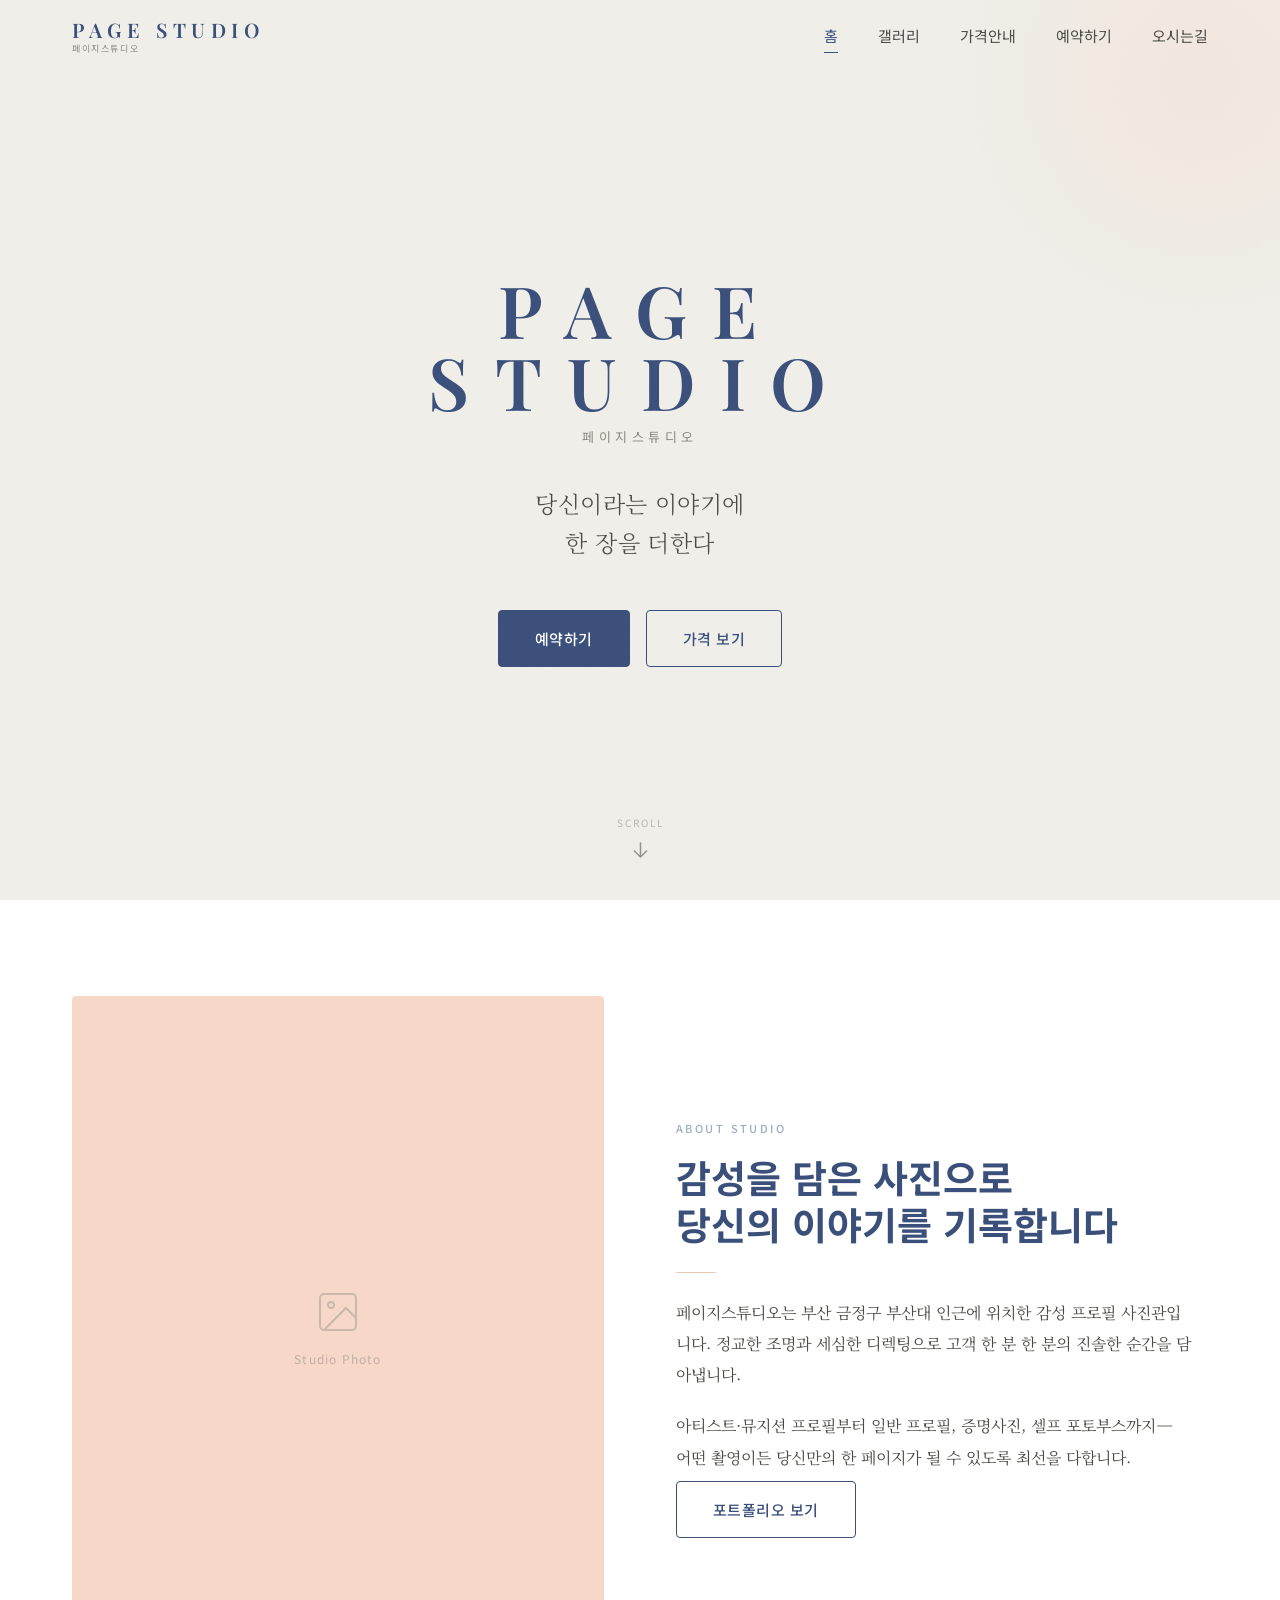
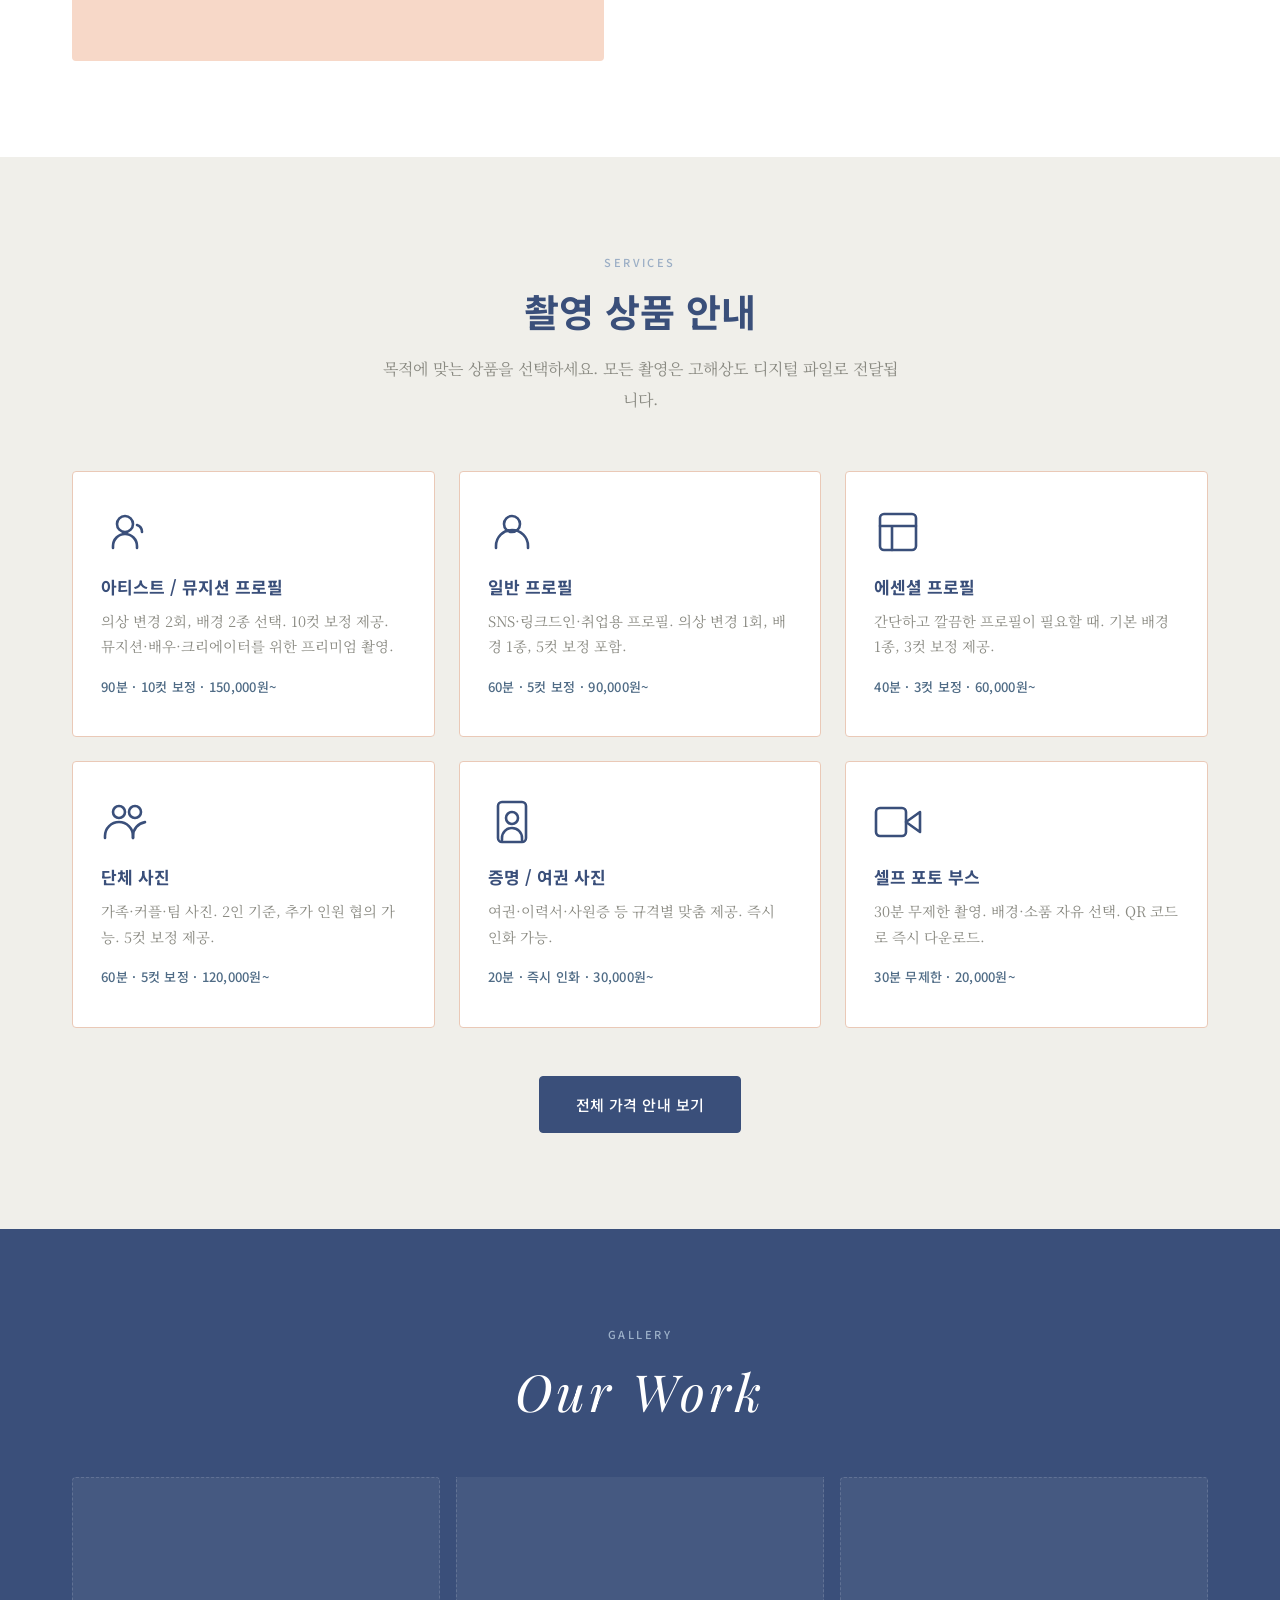
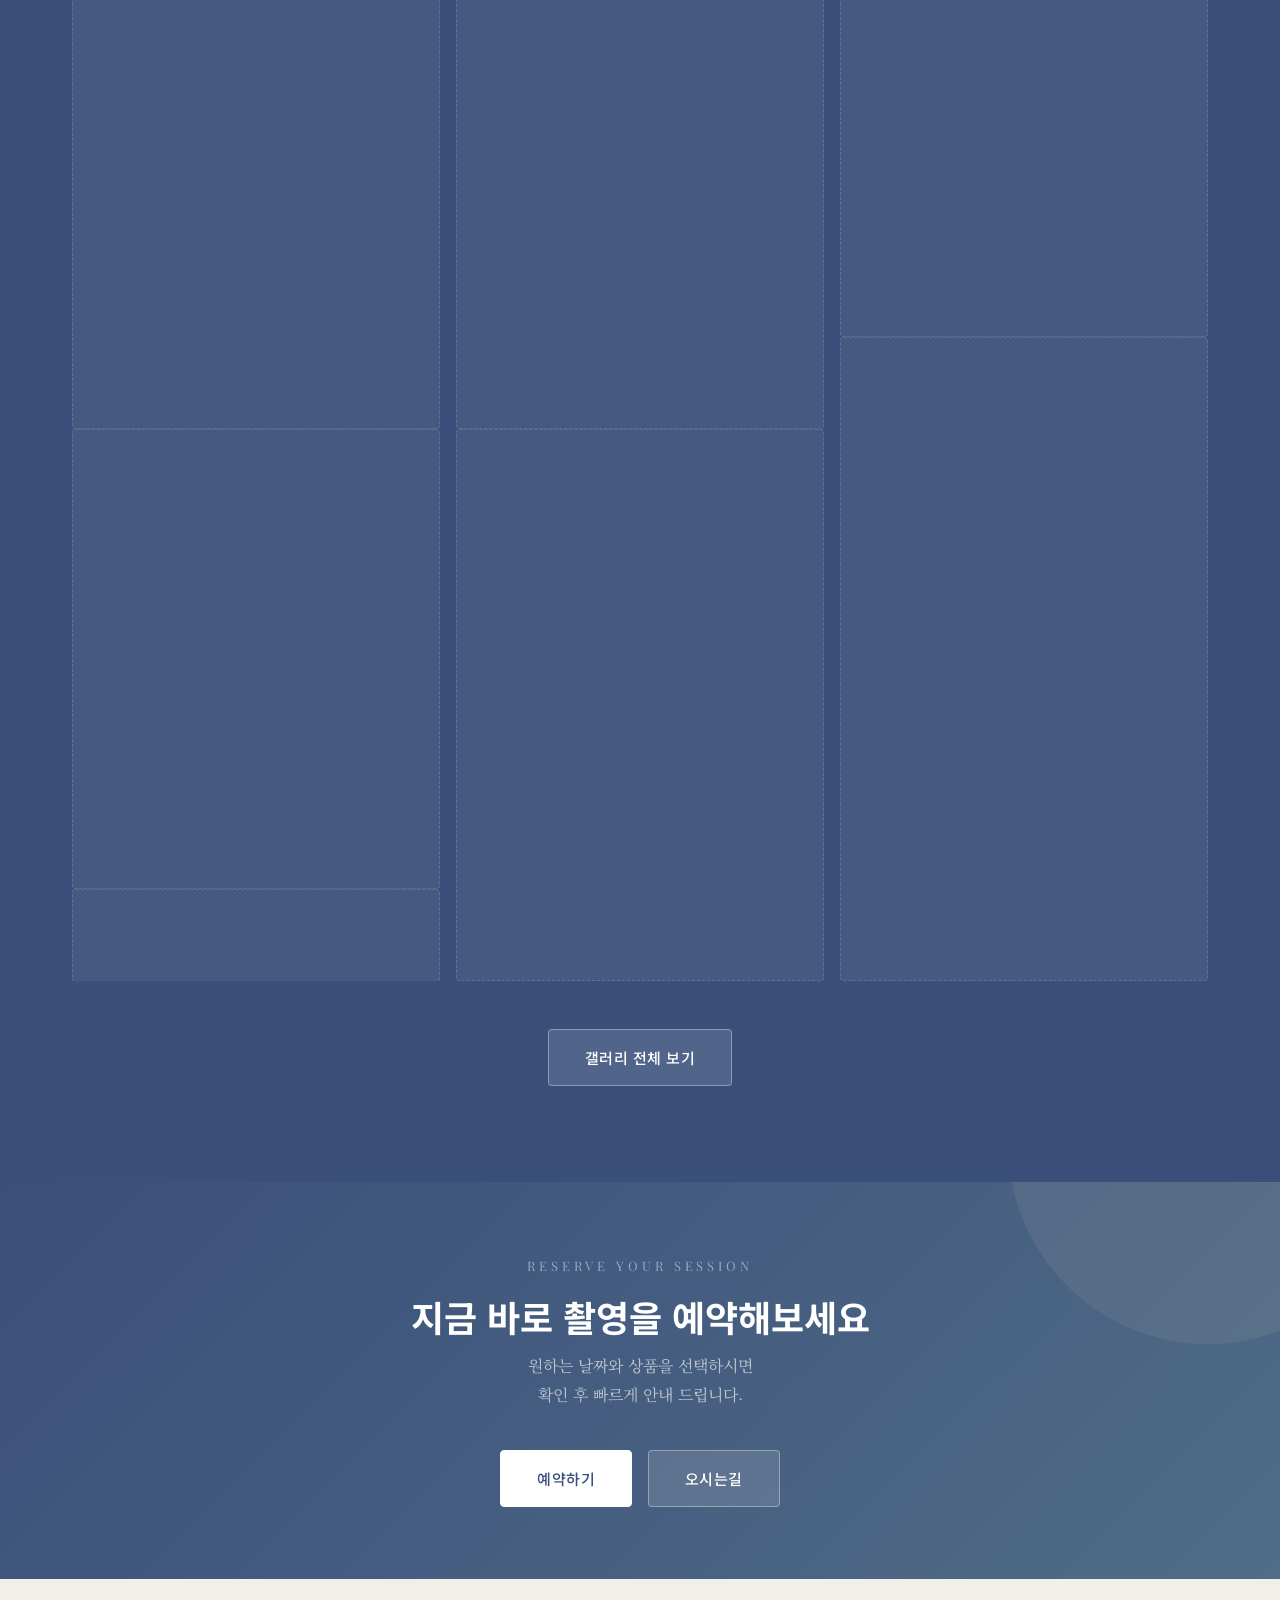
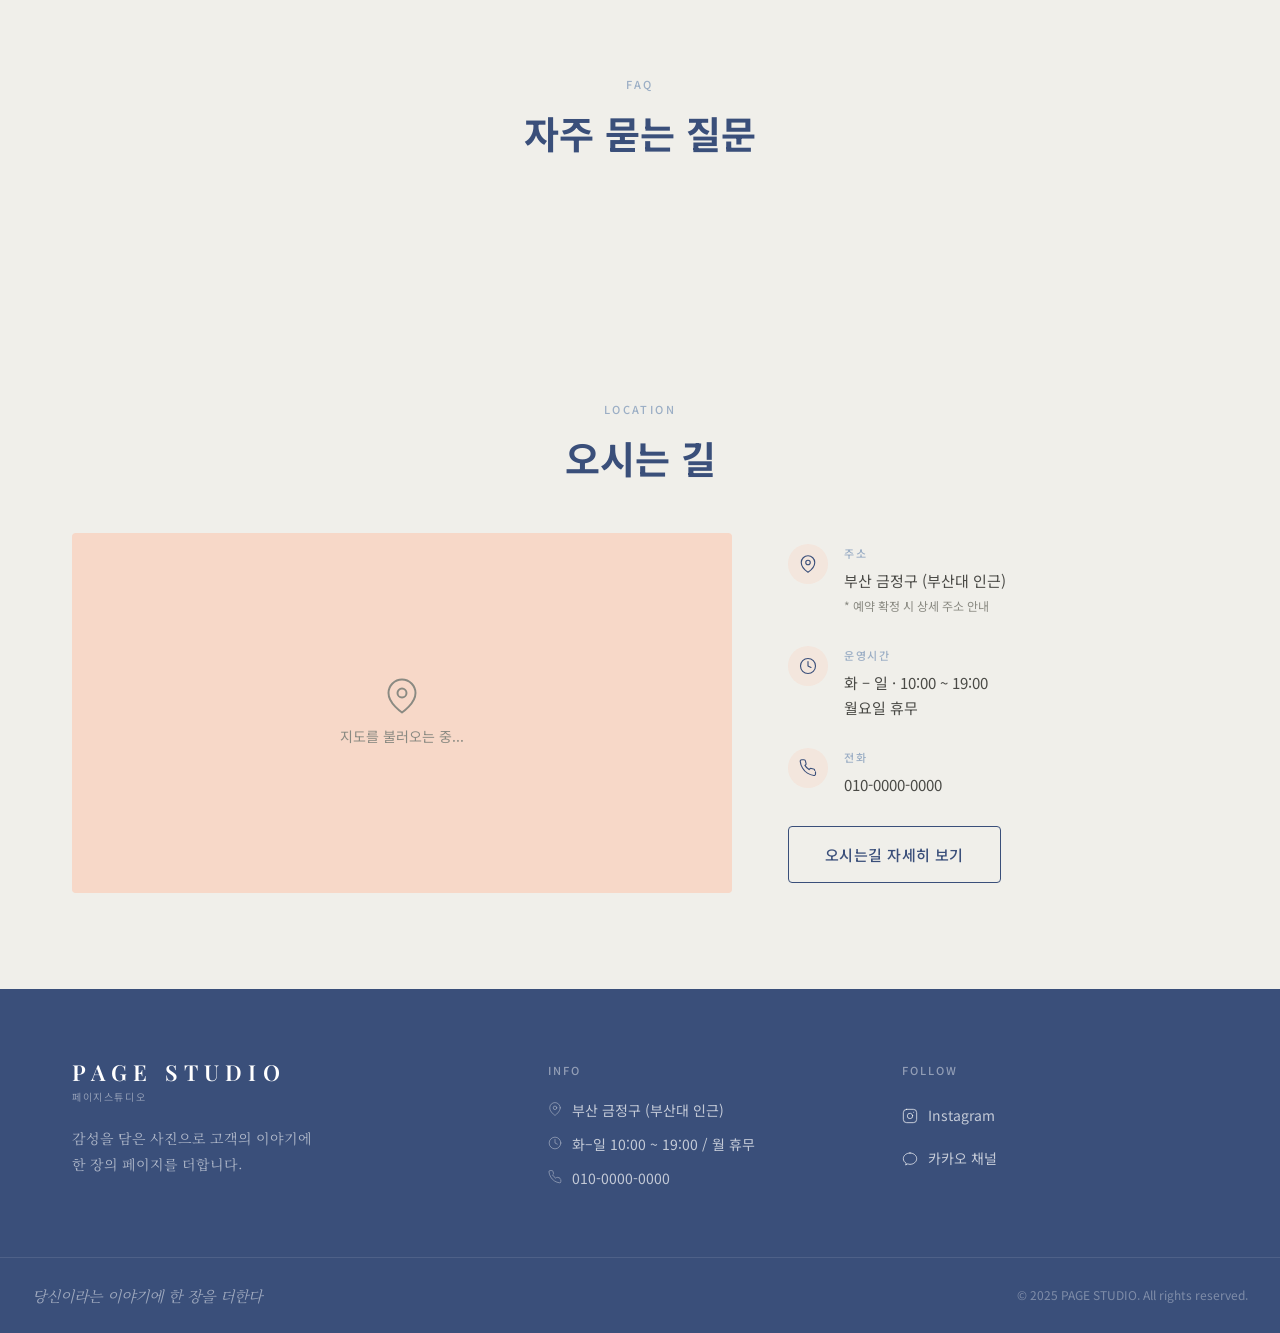
==== commit 0af69b2d: "add pocketbase integration" ====
--- a/index.html
+++ b/index.html
@@ -344,34 +344,70 @@
   <span class="lightbox__counter"></span>
 </div>
 
+<script src="https://cdn.jsdelivr.net/npm/pocketbase/dist/pocketbase.umd.js"></script>
+<script src="js/pb.js"></script>
 <script src="js/main.js"></script>
 <script>
-  // FAQ 동적 렌더링
-  fetch('data/site.json')
-    .then(r => r.json())
-    .then(data => {
-      const container = document.getElementById('faqContainer');
-      if (!container || !data.faq) return;
-      const html = data.faq.map((item, i) => `
-        <div class="accordion__item${i === 0 ? ' open' : ''}">
-          <button class="accordion__trigger" aria-expanded="${i === 0}">
-            <span class="accordion__question">${item.q}</span>
-            <svg class="accordion__icon" viewBox="0 0 24 24" fill="none" stroke="currentColor" stroke-width="1.5" stroke-linecap="round" aria-hidden="true"><line x1="12" y1="5" x2="12" y2="19"/><line x1="5" y1="12" x2="19" y2="12"/></svg>
-          </button>
-          <div class="accordion__body">
-            <p class="accordion__answer">${item.a}</p>
-          </div>
-        </div>
-      `).join('');
-      container.innerHTML = `<div class="accordion">${html}</div>`;
-      // 아코디언 재초기화
-      container.querySelectorAll('.accordion__trigger').forEach(trigger => {
-        trigger.addEventListener('click', () => {
-          const item = trigger.closest('.accordion__item');
-          const isOpen = item.classList.contains('open');
-          item.closest('.accordion').querySelectorAll('.accordion__item').forEach(i => i.classList.remove('open'));
-          if (!isOpen) item.classList.add('open');
-        });
+  // ── FAQ (PocketBase) ──────────────────────────────────────────
+  function renderAccordion(items, containerId) {
+    const container = document.getElementById(containerId);
+    if (!container) return;
+    const sorted = items.sort((a, b) => (a.sort_order || 0) - (b.sort_order || 0));
+    const html = sorted.map((item, i) => `
+      <div class="accordion__item${i === 0 ? ' open' : ''}">
+        <button class="accordion__trigger" aria-expanded="${i === 0}">
+          <span class="accordion__question">${item.question}</span>
+          <svg class="accordion__icon" viewBox="0 0 24 24" fill="none" stroke="currentColor" stroke-width="1.5" stroke-linecap="round" aria-hidden="true"><line x1="12" y1="5" x2="12" y2="19"/><line x1="5" y1="12" x2="19" y2="12"/></svg>
+        </button>
+        <div class="accordion__body">
+          <p class="accordion__answer">${item.answer}</p>
+        </div>
+      </div>
+    `).join('');
+    container.innerHTML = '<div class="accordion">' + html + '</div>';
+    container.querySelectorAll('.accordion__trigger').forEach(trigger => {
+      trigger.addEventListener('click', () => {
+        const item = trigger.closest('.accordion__item');
+        const isOpen = item.classList.contains('open');
+        item.closest('.accordion').querySelectorAll('.accordion__item').forEach(i => i.classList.remove('open'));
+        if (!isOpen) item.classList.add('open');
+      });
+    });
+  }
+
+  pb.collection('faq').getFullList({ sort: 'sort_order' })
+    .then(items => renderAccordion(items, 'faqContainer'))
+    .catch(() => {
+      fetch('data/site.json').then(r => r.json()).then(data => {
+        if (!data.faq) return;
+        const mapped = data.faq.map((f, i) => ({ question: f.q, answer: f.a, sort_order: i }));
+        renderAccordion(mapped, 'faqContainer');
+      }).catch(() => {});
+    });
+
+  // ── 홈 갤러리 미리보기 (PocketBase) ──────────────────────────
+  pb.collection('gallery').getList(1, 6, { sort: 'sort_order' })
+    .then(result => {
+      const grid = document.getElementById('homeGalleryGrid');
+      if (!grid || !result.items.length) return;
+      grid.innerHTML = result.items.map((item, i) => {
+        const src = pbFile(item, item.image, '600x600');
+        return `
+          <div class="gallery__item fade-in delay-${(i % 4) + 1}"
+               data-src="${pbFile(item, item.image)}"
+               data-alt="${item.alt || ''}"
+               data-category="${item.category || ''}"
+               role="button" tabindex="0"
+               aria-label="${item.alt || ''} 크게 보기">
+            <img src="${src}" alt="${item.alt || ''}" loading="lazy" />
+            <div class="gallery__item-overlay">
+              <svg width="28" height="28" viewBox="0 0 24 24" fill="none" stroke="currentColor" stroke-width="1.5" stroke-linecap="round" stroke-linejoin="round" aria-hidden="true"><circle cx="11" cy="11" r="8"/><path d="m21 21-4.35-4.35M11 8v6M8 11h6"/></svg>
+            </div>
+          </div>`;
+      }).join('');
+      window.dispatchEvent(new Event('galleryReady'));
+      grid.querySelectorAll('.gallery__item').forEach(el => {
+        el.addEventListener('keydown', e => { if (e.key === 'Enter' || e.key === ' ') el.click(); });
       });
     })
     .catch(() => {});
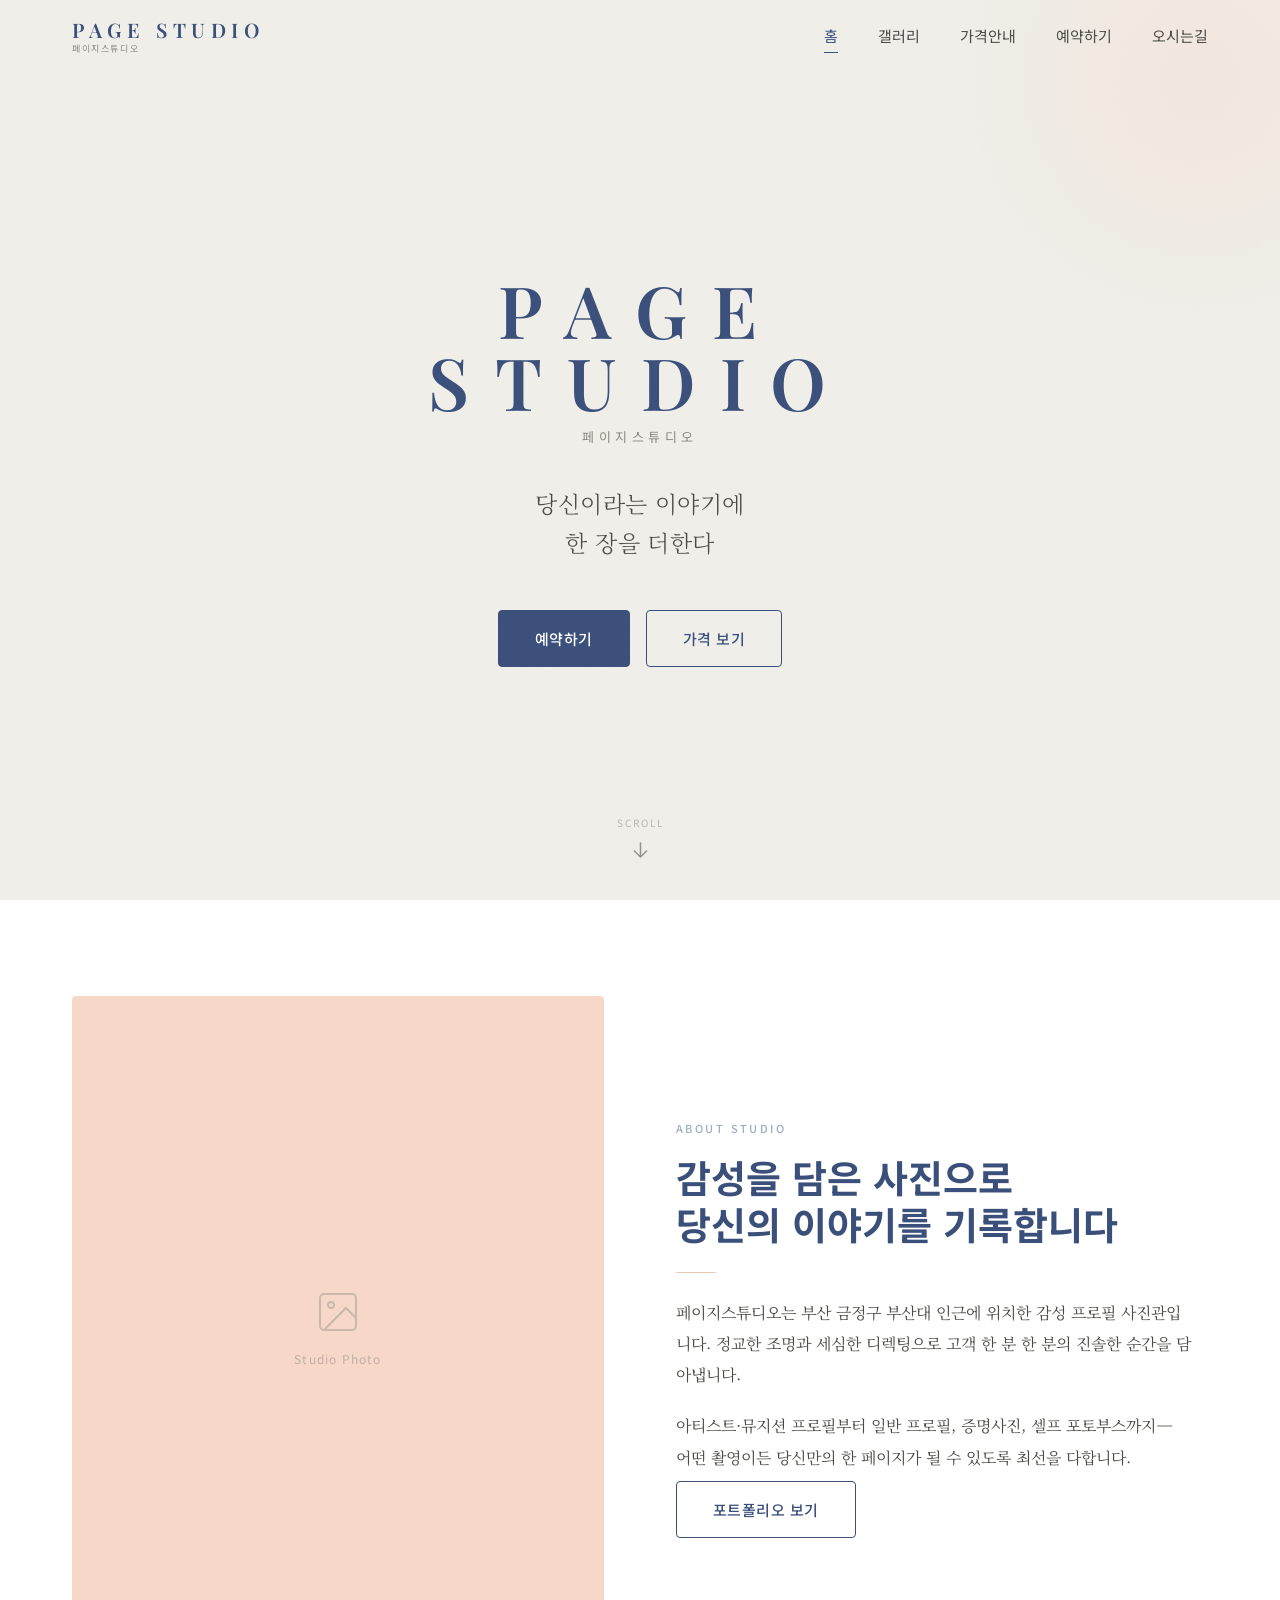
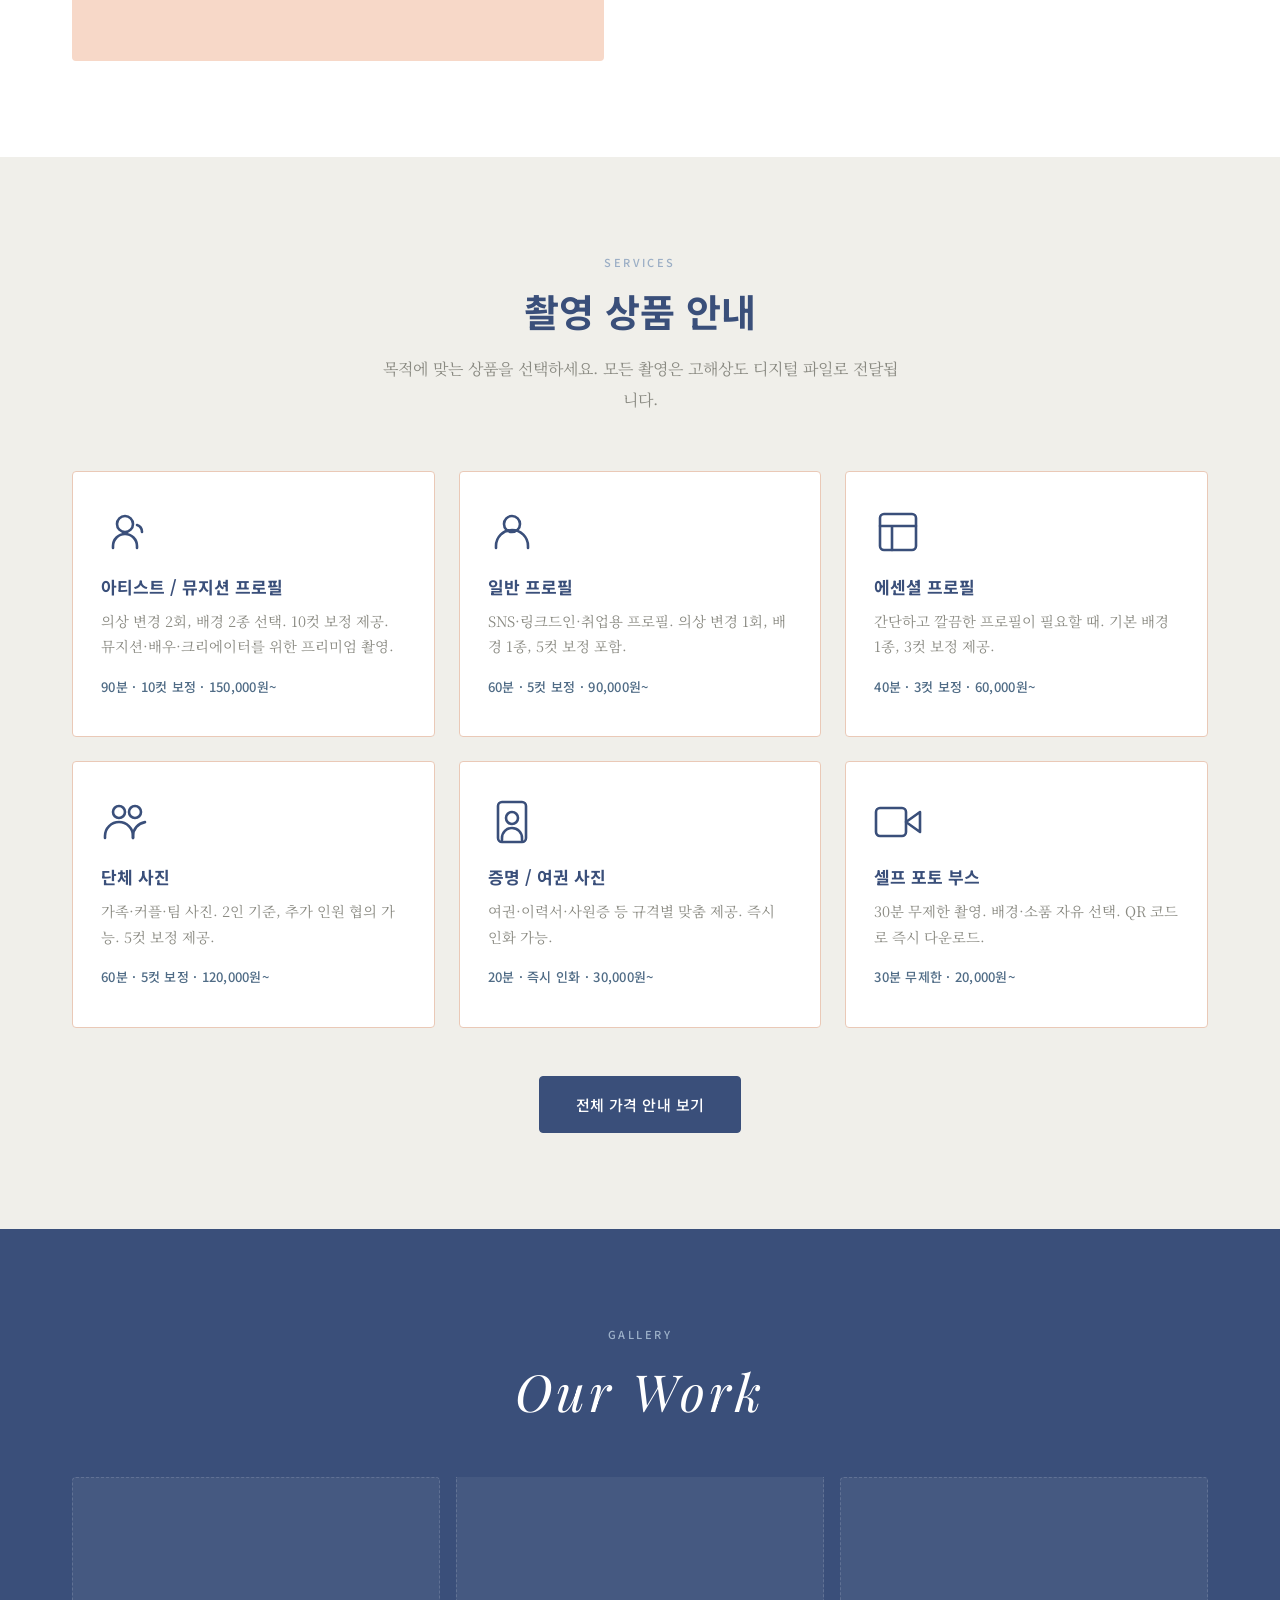
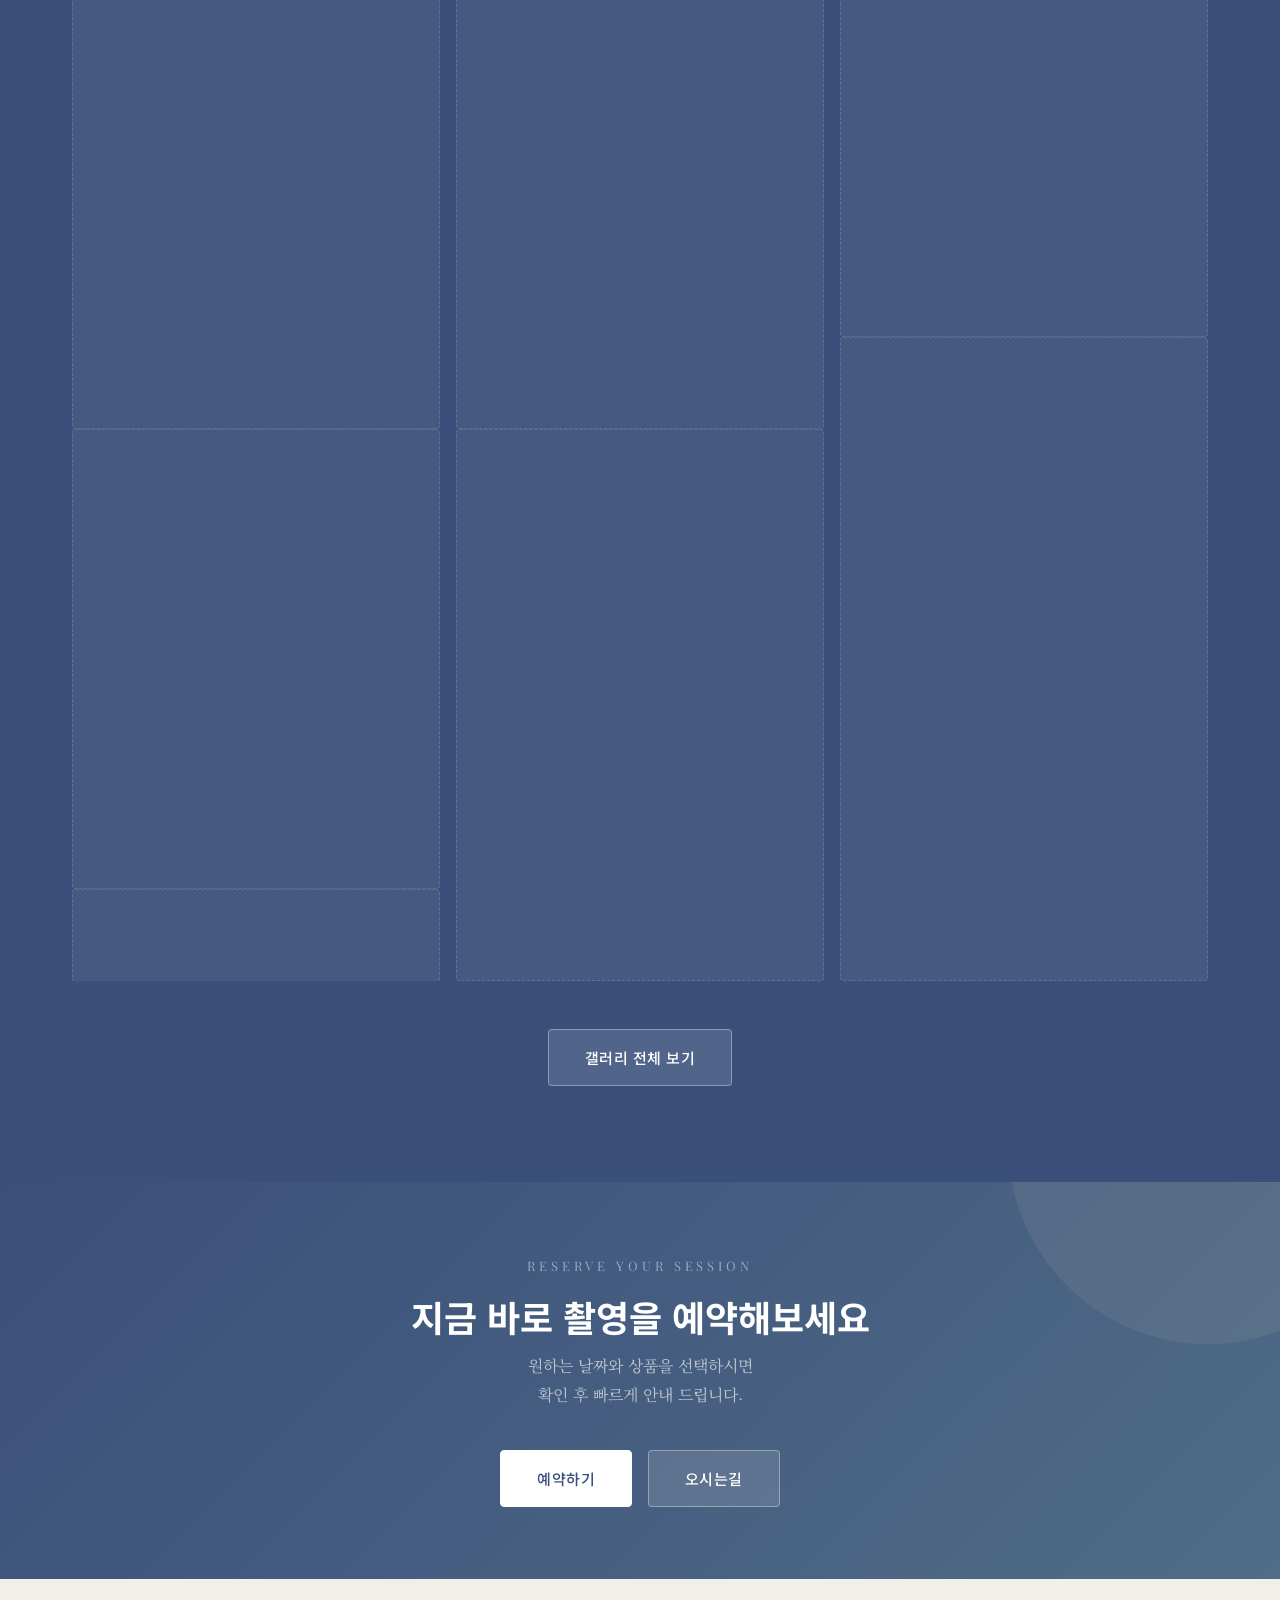
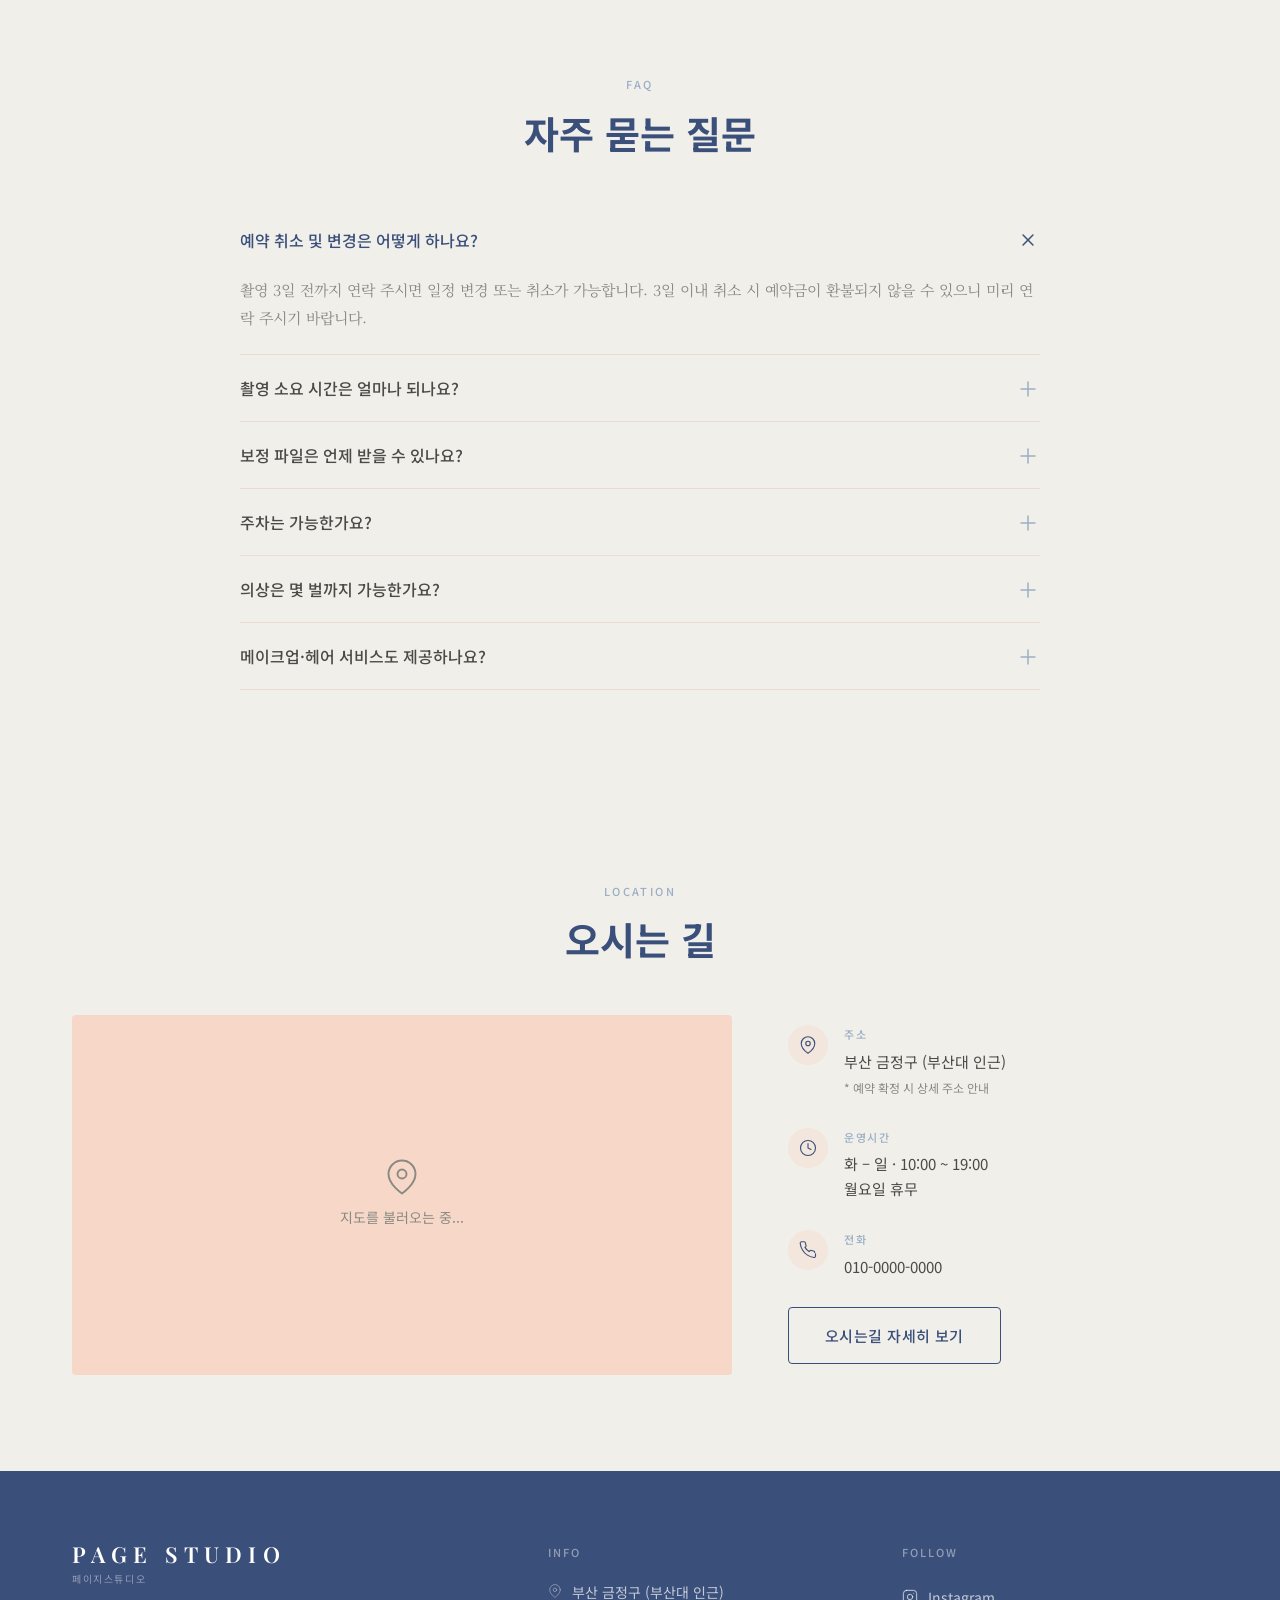
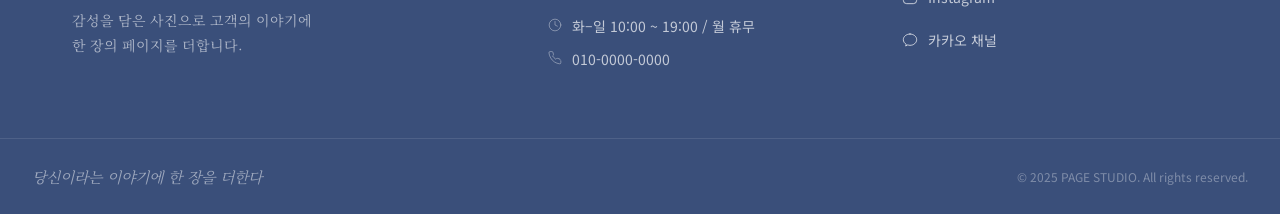
==== commit 16f31b0a: "admin panel update" ====
--- a/index.html
+++ b/index.html
@@ -344,70 +344,33 @@
   <span class="lightbox__counter"></span>
 </div>
 
-<script src="https://cdn.jsdelivr.net/npm/pocketbase/dist/pocketbase.umd.js"></script>
-<script src="js/pb.js"></script>
 <script src="js/main.js"></script>
 <script>
-  // ── FAQ (PocketBase) ──────────────────────────────────────────
-  function renderAccordion(items, containerId) {
-    const container = document.getElementById(containerId);
-    if (!container) return;
-    const sorted = items.sort((a, b) => (a.sort_order || 0) - (b.sort_order || 0));
-    const html = sorted.map((item, i) => `
-      <div class="accordion__item${i === 0 ? ' open' : ''}">
-        <button class="accordion__trigger" aria-expanded="${i === 0}">
-          <span class="accordion__question">${item.question}</span>
-          <svg class="accordion__icon" viewBox="0 0 24 24" fill="none" stroke="currentColor" stroke-width="1.5" stroke-linecap="round" aria-hidden="true"><line x1="12" y1="5" x2="12" y2="19"/><line x1="5" y1="12" x2="19" y2="12"/></svg>
-        </button>
-        <div class="accordion__body">
-          <p class="accordion__answer">${item.answer}</p>
-        </div>
-      </div>
-    `).join('');
-    container.innerHTML = '<div class="accordion">' + html + '</div>';
-    container.querySelectorAll('.accordion__trigger').forEach(trigger => {
-      trigger.addEventListener('click', () => {
-        const item = trigger.closest('.accordion__item');
-        const isOpen = item.classList.contains('open');
-        item.closest('.accordion').querySelectorAll('.accordion__item').forEach(i => i.classList.remove('open'));
-        if (!isOpen) item.classList.add('open');
-      });
-    });
-  }
-
-  pb.collection('faq').getFullList({ sort: 'sort_order' })
-    .then(items => renderAccordion(items, 'faqContainer'))
-    .catch(() => {
-      fetch('data/site.json').then(r => r.json()).then(data => {
-        if (!data.faq) return;
-        const mapped = data.faq.map((f, i) => ({ question: f.q, answer: f.a, sort_order: i }));
-        renderAccordion(mapped, 'faqContainer');
-      }).catch(() => {});
-    });
-
-  // ── 홈 갤러리 미리보기 (PocketBase) ──────────────────────────
-  pb.collection('gallery').getList(1, 6, { sort: 'sort_order' })
-    .then(result => {
-      const grid = document.getElementById('homeGalleryGrid');
-      if (!grid || !result.items.length) return;
-      grid.innerHTML = result.items.map((item, i) => {
-        const src = pbFile(item, item.image, '600x600');
-        return `
-          <div class="gallery__item fade-in delay-${(i % 4) + 1}"
-               data-src="${pbFile(item, item.image)}"
-               data-alt="${item.alt || ''}"
-               data-category="${item.category || ''}"
-               role="button" tabindex="0"
-               aria-label="${item.alt || ''} 크게 보기">
-            <img src="${src}" alt="${item.alt || ''}" loading="lazy" />
-            <div class="gallery__item-overlay">
-              <svg width="28" height="28" viewBox="0 0 24 24" fill="none" stroke="currentColor" stroke-width="1.5" stroke-linecap="round" stroke-linejoin="round" aria-hidden="true"><circle cx="11" cy="11" r="8"/><path d="m21 21-4.35-4.35M11 8v6M8 11h6"/></svg>
-            </div>
-          </div>`;
-      }).join('');
-      window.dispatchEvent(new Event('galleryReady'));
-      grid.querySelectorAll('.gallery__item').forEach(el => {
-        el.addEventListener('keydown', e => { if (e.key === 'Enter' || e.key === ' ') el.click(); });
+  // FAQ 동적 렌더링
+  fetch('data/site.json')
+    .then(r => r.json())
+    .then(data => {
+      const container = document.getElementById('faqContainer');
+      if (!container || !data.faq) return;
+      const html = data.faq.map((item, i) => `
+        <div class="accordion__item${i === 0 ? ' open' : ''}">
+          <button class="accordion__trigger" aria-expanded="${i === 0}">
+            <span class="accordion__question">${item.q}</span>
+            <svg class="accordion__icon" viewBox="0 0 24 24" fill="none" stroke="currentColor" stroke-width="1.5" stroke-linecap="round" aria-hidden="true"><line x1="12" y1="5" x2="12" y2="19"/><line x1="5" y1="12" x2="19" y2="12"/></svg>
+          </button>
+          <div class="accordion__body">
+            <p class="accordion__answer">${item.a}</p>
+          </div>
+        </div>
+      `).join('');
+      container.innerHTML = `<div class="accordion">${html}</div>`;
+      container.querySelectorAll('.accordion__trigger').forEach(trigger => {
+        trigger.addEventListener('click', () => {
+          const item = trigger.closest('.accordion__item');
+          const isOpen = item.classList.contains('open');
+          item.closest('.accordion').querySelectorAll('.accordion__item').forEach(i => i.classList.remove('open'));
+          if (!isOpen) item.classList.add('open');
+        });
       });
     })
     .catch(() => {});
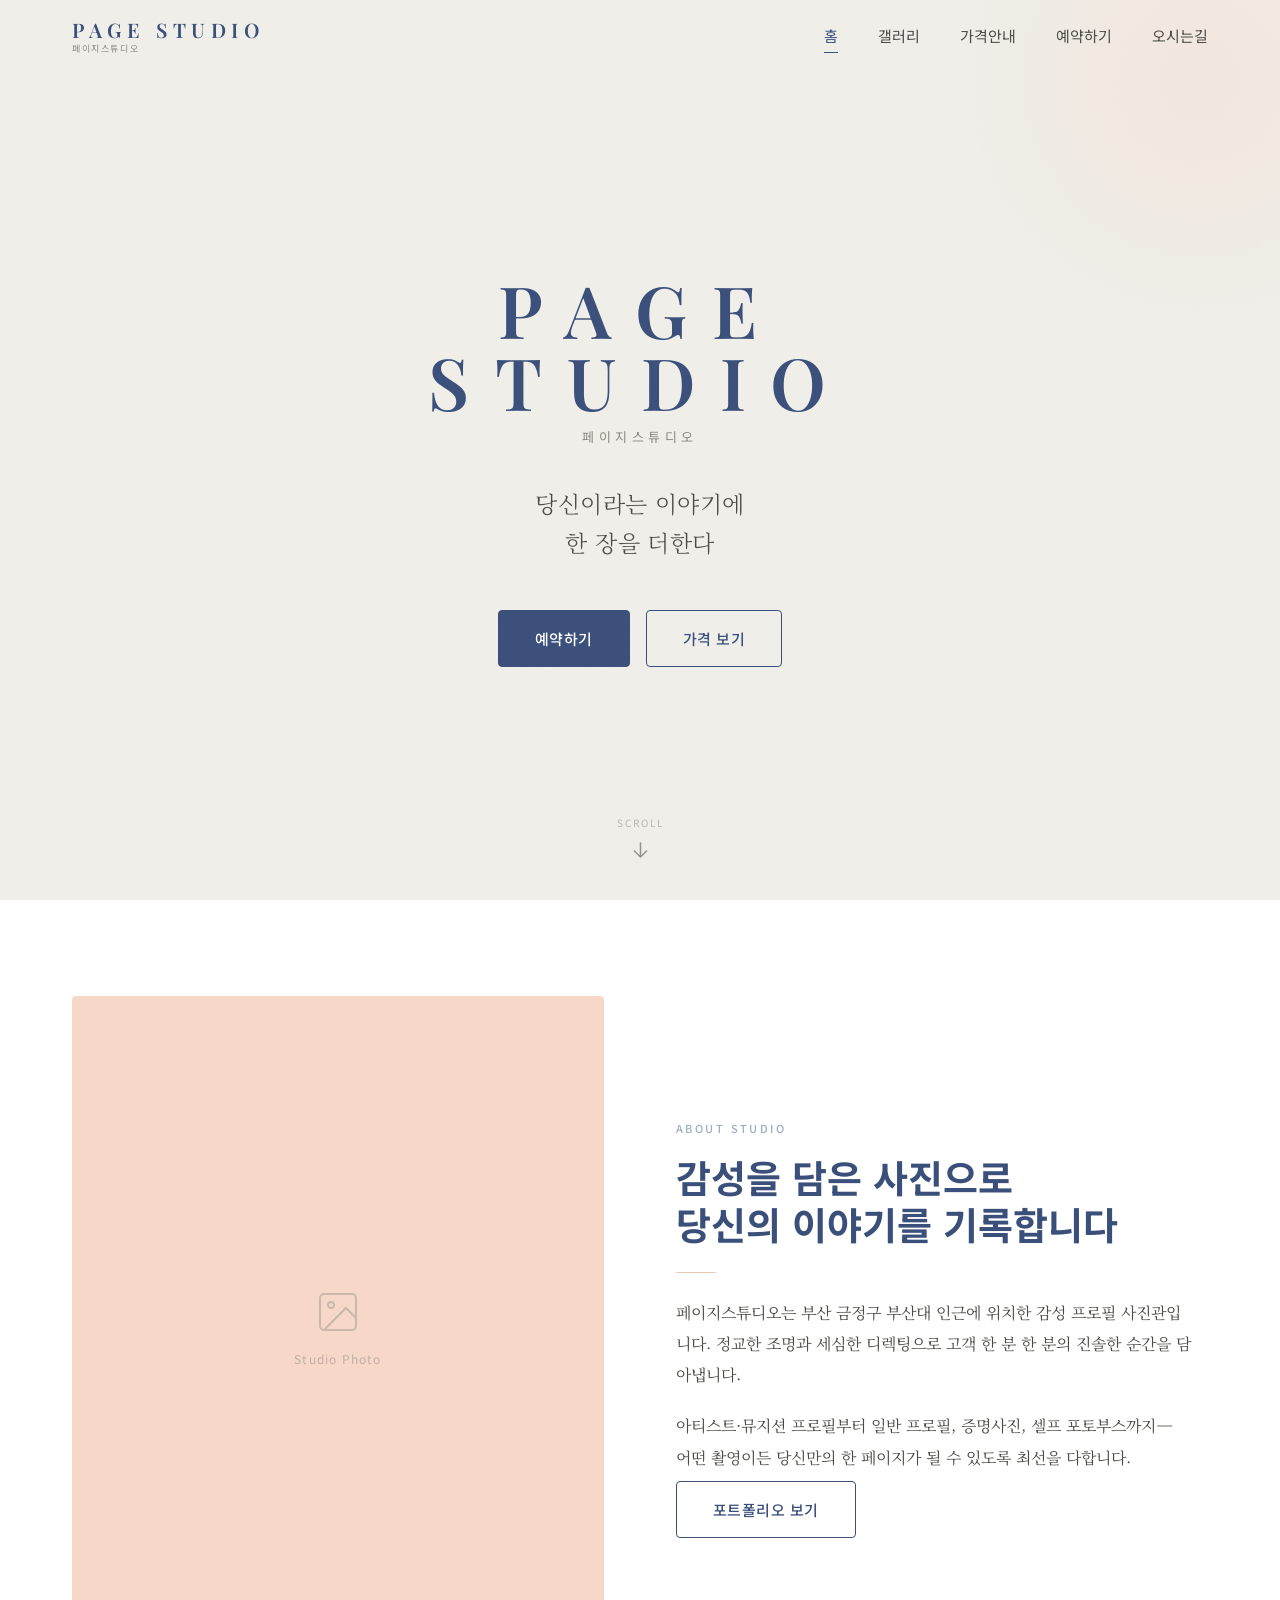
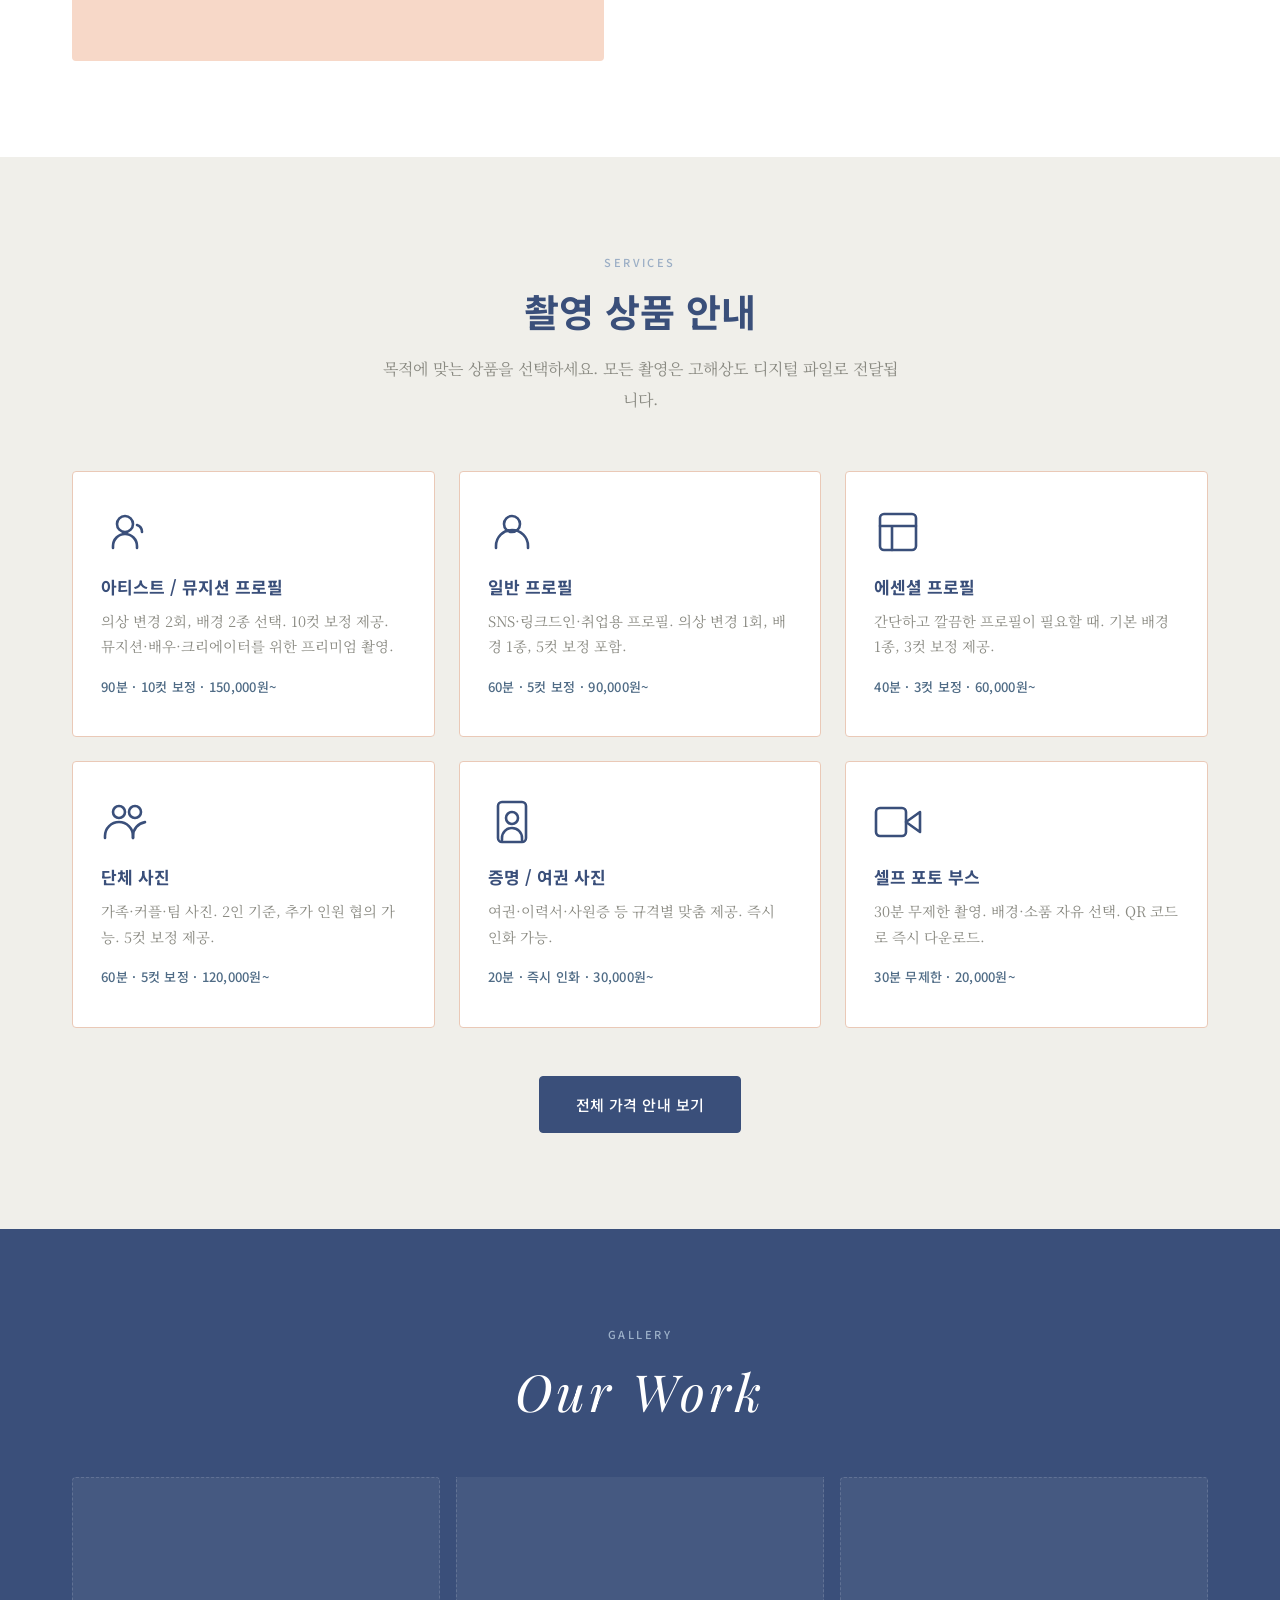
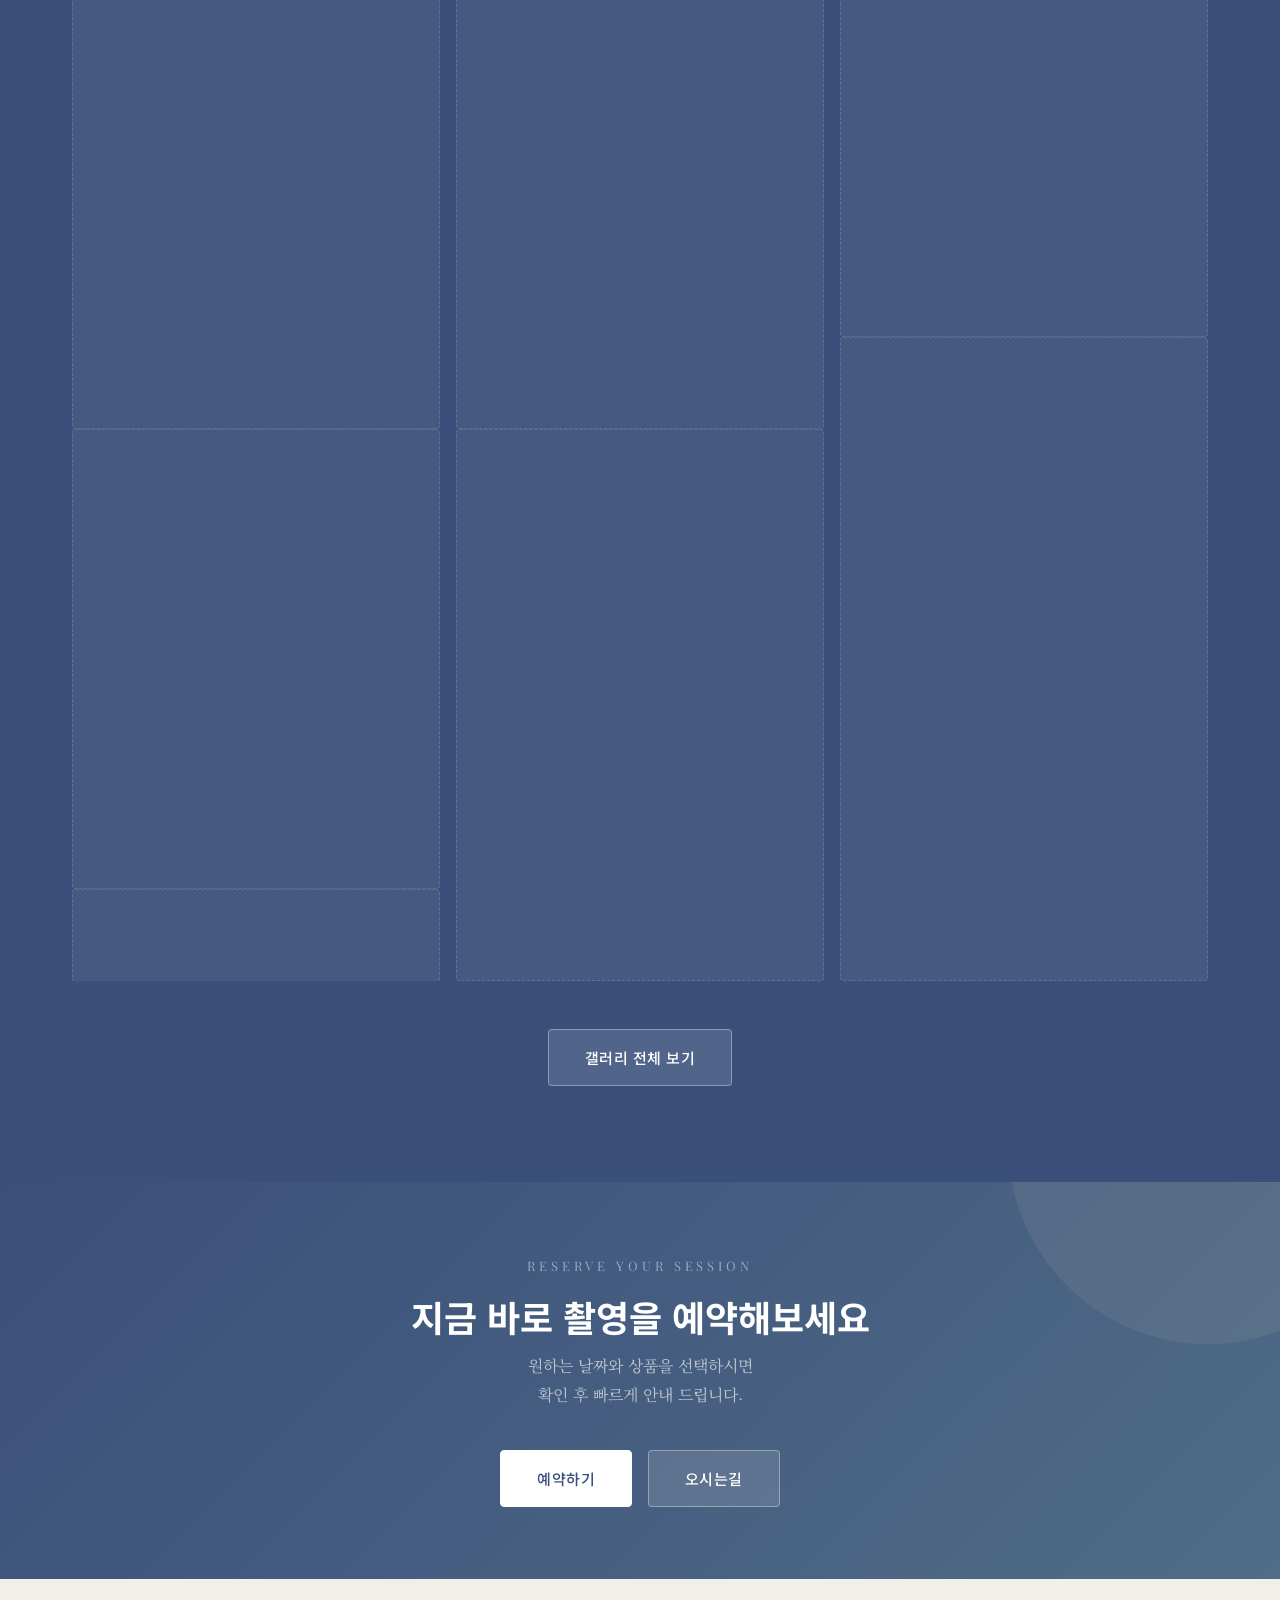
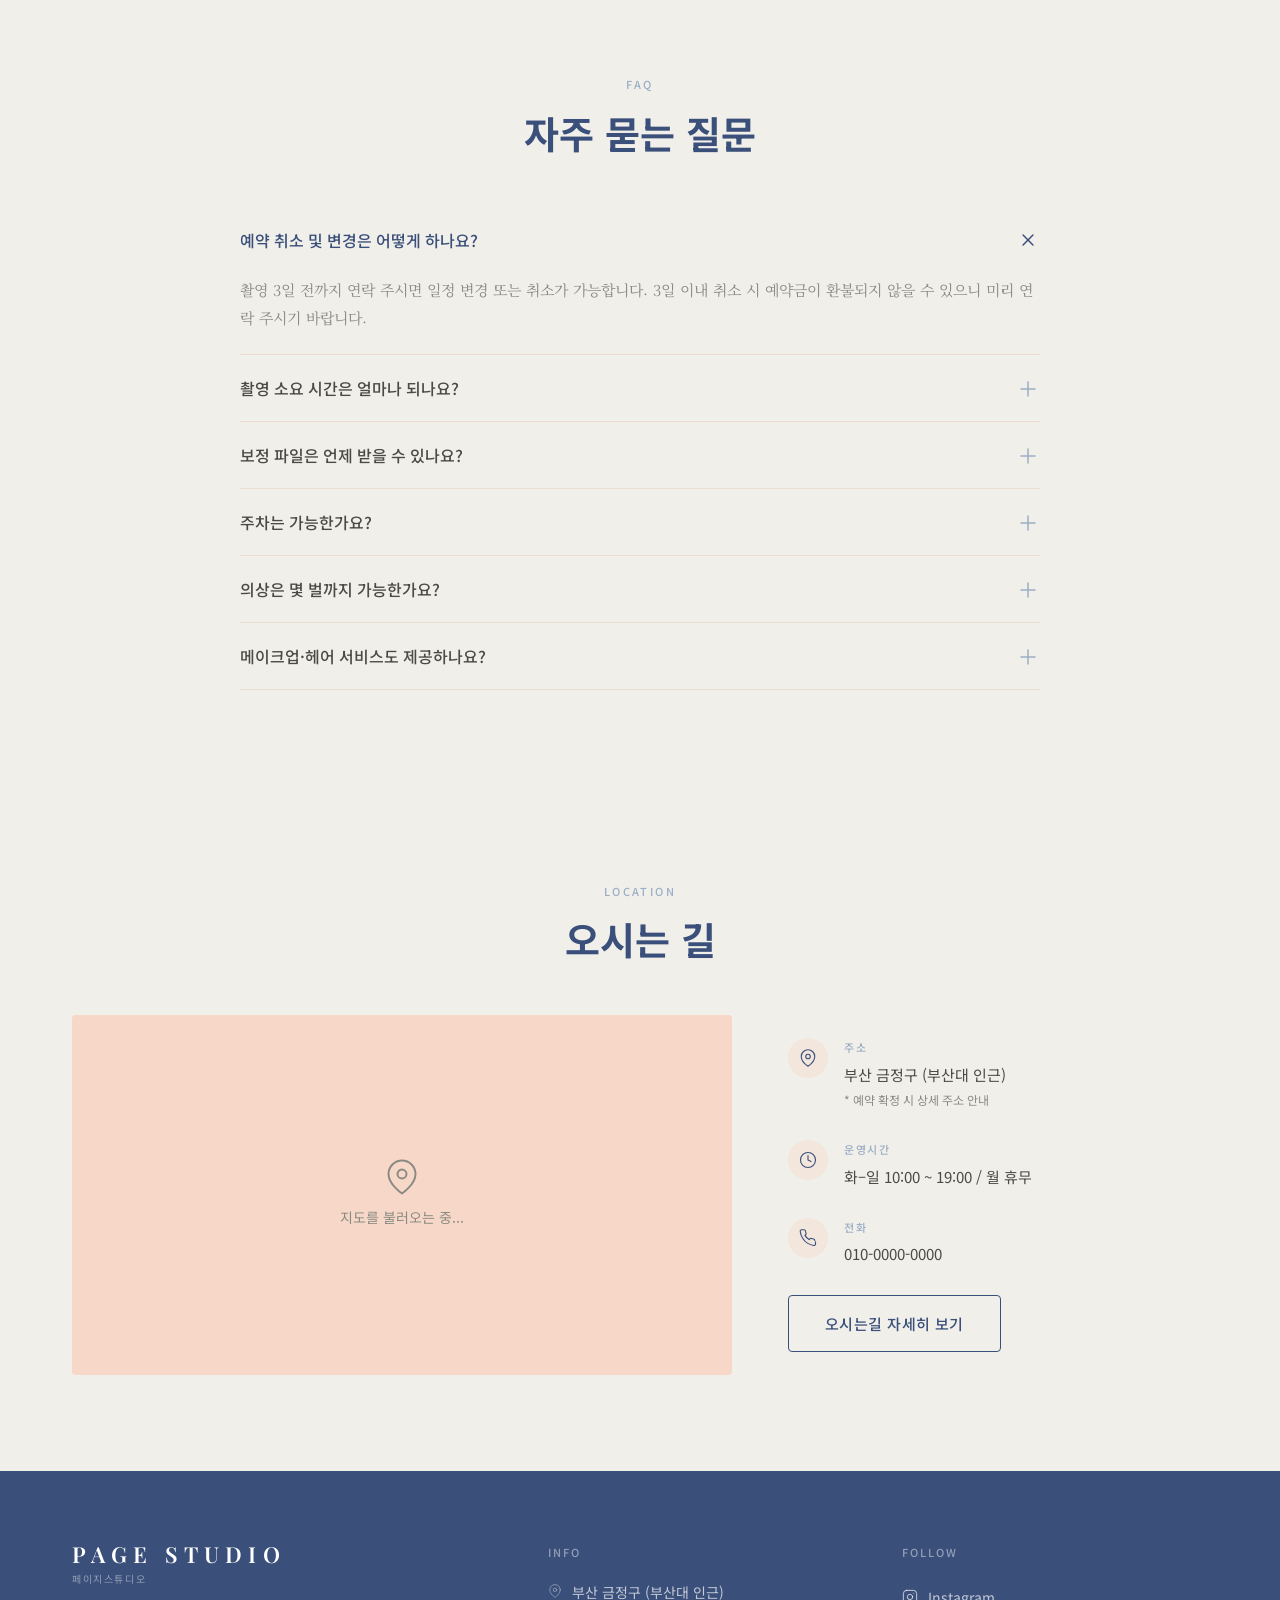
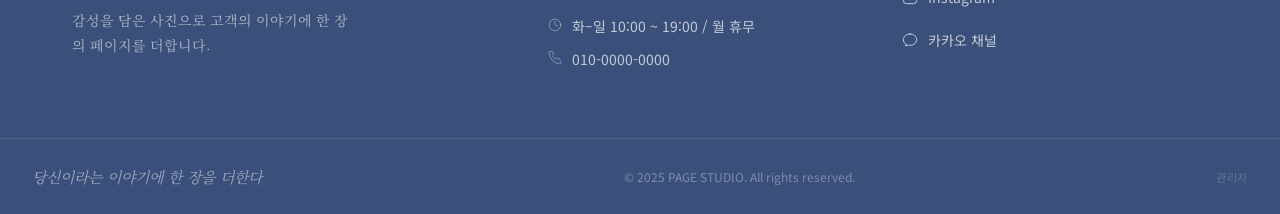
==== commit 415c9d61: "feat: data-site 동적 적용 및 관리자 페이지 개선 - 전 페이지 푸터에 data-site 속성 추가 (주소·운영시간·슬로건·미션·SNS 등) - js/main.js에 " ====
--- a/index.html
+++ b/index.html
@@ -75,13 +75,13 @@
 
       <div class="about__text fade-in fade-in--right delay-1">
         <span class="section-eyebrow">About Studio</span>
-        <h2 class="section-title">감성을 담은 사진으로<br>당신의 이야기를 기록합니다</h2>
+        <h2 class="section-title" data-site="about-title">감성을 담은 사진으로<br>당신의 이야기를 기록합니다</h2>
         <div class="divider"></div>
-        <p class="about__paragraph">
+        <p class="about__paragraph" data-site="about-p1">
           페이지스튜디오는 부산 금정구 부산대 인근에 위치한 감성 프로필 사진관입니다.
           정교한 조명과 세심한 디렉팅으로 고객 한 분 한 분의 진솔한 순간을 담아냅니다.
         </p>
-        <p class="about__paragraph">
+        <p class="about__paragraph" data-site="about-p2">
           아티스트·뮤지션 프로필부터 일반 프로필, 증명사진, 셀프 포토부스까지—
           어떤 촬영이든 당신만의 한 페이지가 될 수 있도록 최선을 다합니다.
         </p>
@@ -259,7 +259,7 @@
           </div>
           <div>
             <span class="map-info-item__label">주소</span>
-            <p class="map-info-item__text">부산 금정구 (부산대 인근)<br><small style="font-size:0.8em;color:var(--text-muted);">* 예약 확정 시 상세 주소 안내</small></p>
+            <p class="map-info-item__text"><span data-site="address">부산 금정구 (부산대 인근)</span><br><small style="font-size:0.8em;color:var(--text-muted);">* 예약 확정 시 상세 주소 안내</small></p>
           </div>
         </div>
         <div class="map-info-item">
@@ -268,7 +268,7 @@
           </div>
           <div>
             <span class="map-info-item__label">운영시간</span>
-            <p class="map-info-item__text">화 – 일 · 10:00 ~ 19:00<br>월요일 휴무</p>
+            <p class="map-info-item__text" data-site="hours">화 – 일 · 10:00 ~ 19:00<br>월요일 휴무</p>
           </div>
         </div>
         <div class="map-info-item">
@@ -277,7 +277,7 @@
           </div>
           <div>
             <span class="map-info-item__label">전화</span>
-            <p class="map-info-item__text"><a href="tel:01000000000" style="color:inherit;">010-0000-0000</a></p>
+            <p class="map-info-item__text"><a href="tel:01000000000" data-site="phone-link" style="color:inherit;">010-0000-0000</a></p>
           </div>
         </div>
         <a href="contact.html" class="btn btn--outline" style="align-self:flex-start;">오시는길 자세히 보기</a>
@@ -292,31 +292,31 @@
     <div>
       <span class="footer__brand-en">PAGE STUDIO</span>
       <span class="footer__brand-ko">페이지스튜디오</span>
-      <p class="footer__mission">감성을 담은 사진으로 고객의 이야기에<br>한 장의 페이지를 더합니다.</p>
+      <p class="footer__mission" data-site="mission">감성을 담은 사진으로 고객의 이야기에<br>한 장의 페이지를 더합니다.</p>
     </div>
     <div>
       <p class="footer__col-title">Info</p>
       <div class="footer__info-line">
         <svg width="14" height="14" viewBox="0 0 24 24" fill="none" stroke="currentColor" stroke-width="1.5" stroke-linecap="round" stroke-linejoin="round" aria-hidden="true"><path d="M21 10c0 7-9 13-9 13S3 17 3 10a9 9 0 0 1 18 0z"/><circle cx="12" cy="10" r="3"/></svg>
-        <span>부산 금정구 (부산대 인근)</span>
+        <span data-site="address">부산 금정구 (부산대 인근)</span>
       </div>
       <div class="footer__info-line">
         <svg width="14" height="14" viewBox="0 0 24 24" fill="none" stroke="currentColor" stroke-width="1.5" stroke-linecap="round" stroke-linejoin="round" aria-hidden="true"><circle cx="12" cy="12" r="10"/><polyline points="12 6 12 12 16 14"/></svg>
-        <span>화–일 10:00 ~ 19:00 / 월 휴무</span>
+        <span data-site="hours">화–일 10:00 ~ 19:00 / 월 휴무</span>
       </div>
       <div class="footer__info-line">
         <svg width="14" height="14" viewBox="0 0 24 24" fill="none" stroke="currentColor" stroke-width="1.5" stroke-linecap="round" stroke-linejoin="round" aria-hidden="true"><path d="M22 16.92v3a2 2 0 0 1-2.18 2 19.79 19.79 0 0 1-8.63-3.07A19.5 19.5 0 0 1 4.69 12 19.79 19.79 0 0 1 1.65 3.18 2 2 0 0 1 3.62 1h3a2 2 0 0 1 2 1.72c.127.96.361 1.903.7 2.81a2 2 0 0 1-.45 2.11L7.91 8.54a16 16 0 0 0 5.55 5.55l.95-.96a2 2 0 0 1 2.11-.45c.907.339 1.85.573 2.81.7A2 2 0 0 1 21 15.22"/></svg>
-        <span>010-0000-0000</span>
+        <span data-site="phone">010-0000-0000</span>
       </div>
     </div>
     <div>
       <p class="footer__col-title">Follow</p>
       <div class="footer__social">
-        <a href="#" class="footer__social-link" aria-label="인스타그램">
+        <a href="#" data-site="instagram-href" class="footer__social-link" aria-label="인스타그램">
           <svg width="16" height="16" viewBox="0 0 24 24" fill="none" stroke="currentColor" stroke-width="1.5" stroke-linecap="round" stroke-linejoin="round" aria-hidden="true"><rect x="2" y="2" width="20" height="20" rx="5"/><path d="M16 11.37A4 4 0 1 1 12.63 8 4 4 0 0 1 16 11.37z"/><line x1="17.5" y1="6.5" x2="17.51" y2="6.5"/></svg>
           Instagram
         </a>
-        <a href="#" class="footer__social-link" aria-label="카카오 채널">
+        <a href="#" data-site="kakao-href" class="footer__social-link" aria-label="카카오 채널">
           <svg width="16" height="16" viewBox="0 0 24 24" fill="none" stroke="currentColor" stroke-width="1.5" stroke-linecap="round" stroke-linejoin="round" aria-hidden="true"><path d="M12 3C6.477 3 2 6.82 2 11.5c0 2.9 1.73 5.47 4.36 7.06L5.5 21l3.2-1.73C9.7 19.72 10.83 20 12 20c5.523 0 10-3.82 10-8.5S17.523 3 12 3z"/></svg>
           카카오 채널
         </a>
@@ -324,8 +324,9 @@
     </div>
   </div>
   <div class="footer__bottom">
-    <span class="footer__slogan">당신이라는 이야기에 한 장을 더한다</span>
+    <span class="footer__slogan" data-site="slogan">당신이라는 이야기에 한 장을 더한다</span>
     <span class="footer__copy">© 2025 PAGE STUDIO. All rights reserved.</span>
+    <a href="admin.html" class="footer__admin-link" aria-label="관리자 페이지">관리자</a>
   </div>
 </footer>
 
--- a/css/style.css
+++ b/css/style.css
@@ -573,6 +573,16 @@
   color: rgba(255, 255, 255, 0.35);
 }
 
+.footer__admin-link {
+  font-family: var(--font-sans);
+  font-size: 0.7rem;
+  color: rgba(255, 255, 255, 0.2);
+  text-decoration: none;
+  letter-spacing: 0.05em;
+  transition: color 0.2s;
+}
+.footer__admin-link:hover { color: rgba(255, 255, 255, 0.5); }
+
 /* ─── 구분선 ────────────────────────────────────────────────── */
 .divider {
   width: 40px;
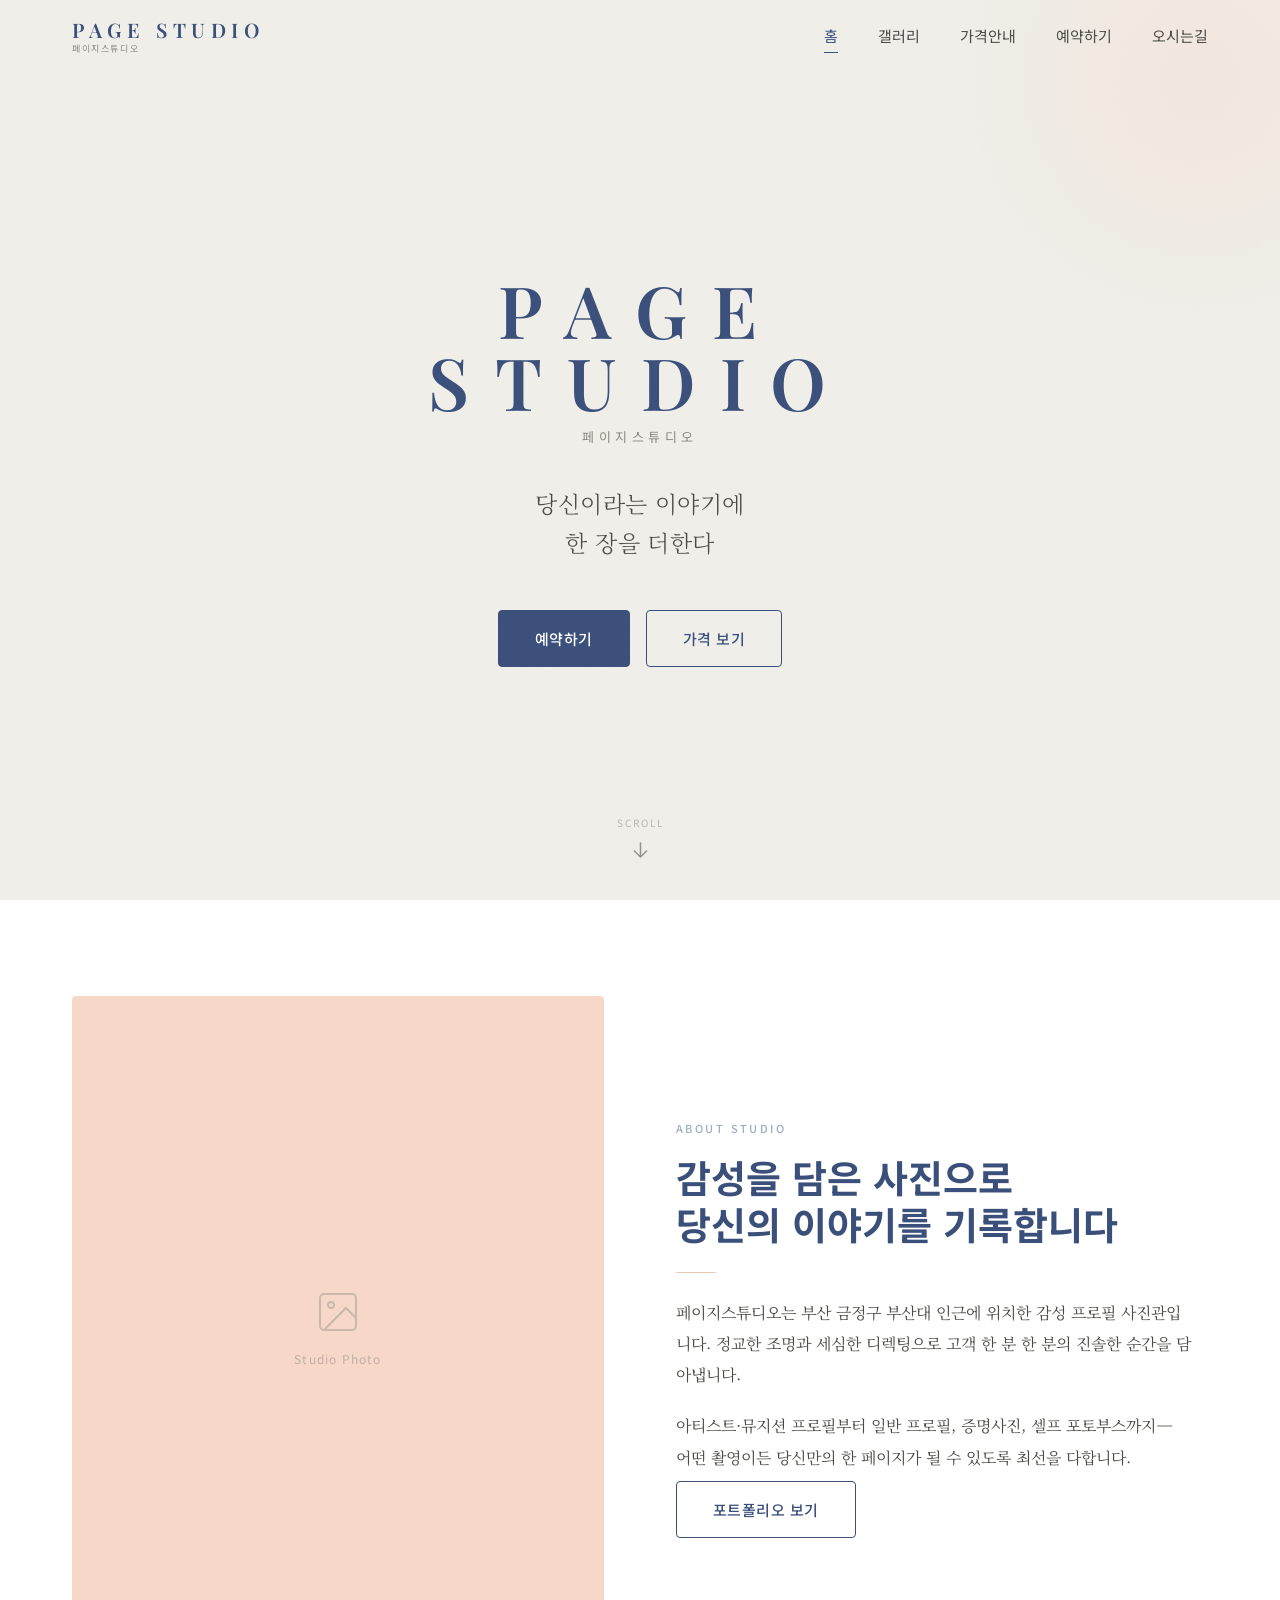
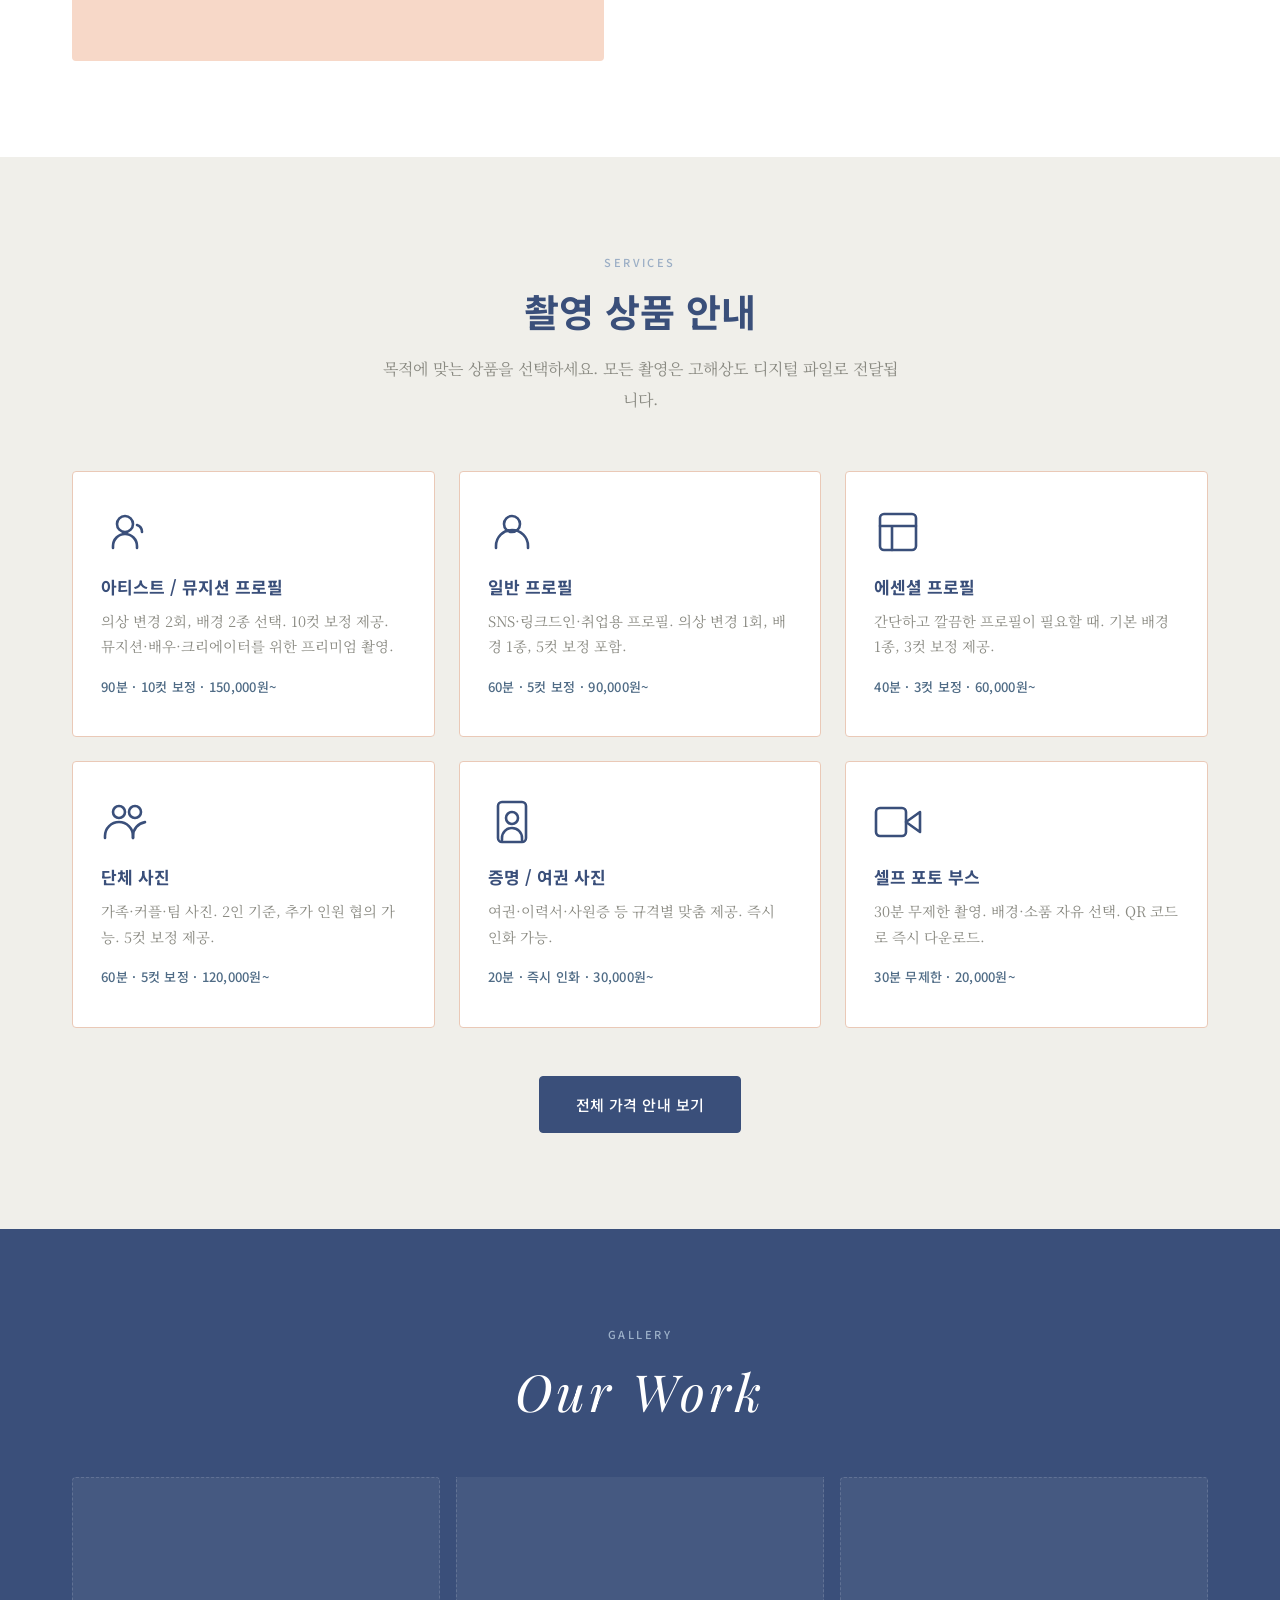
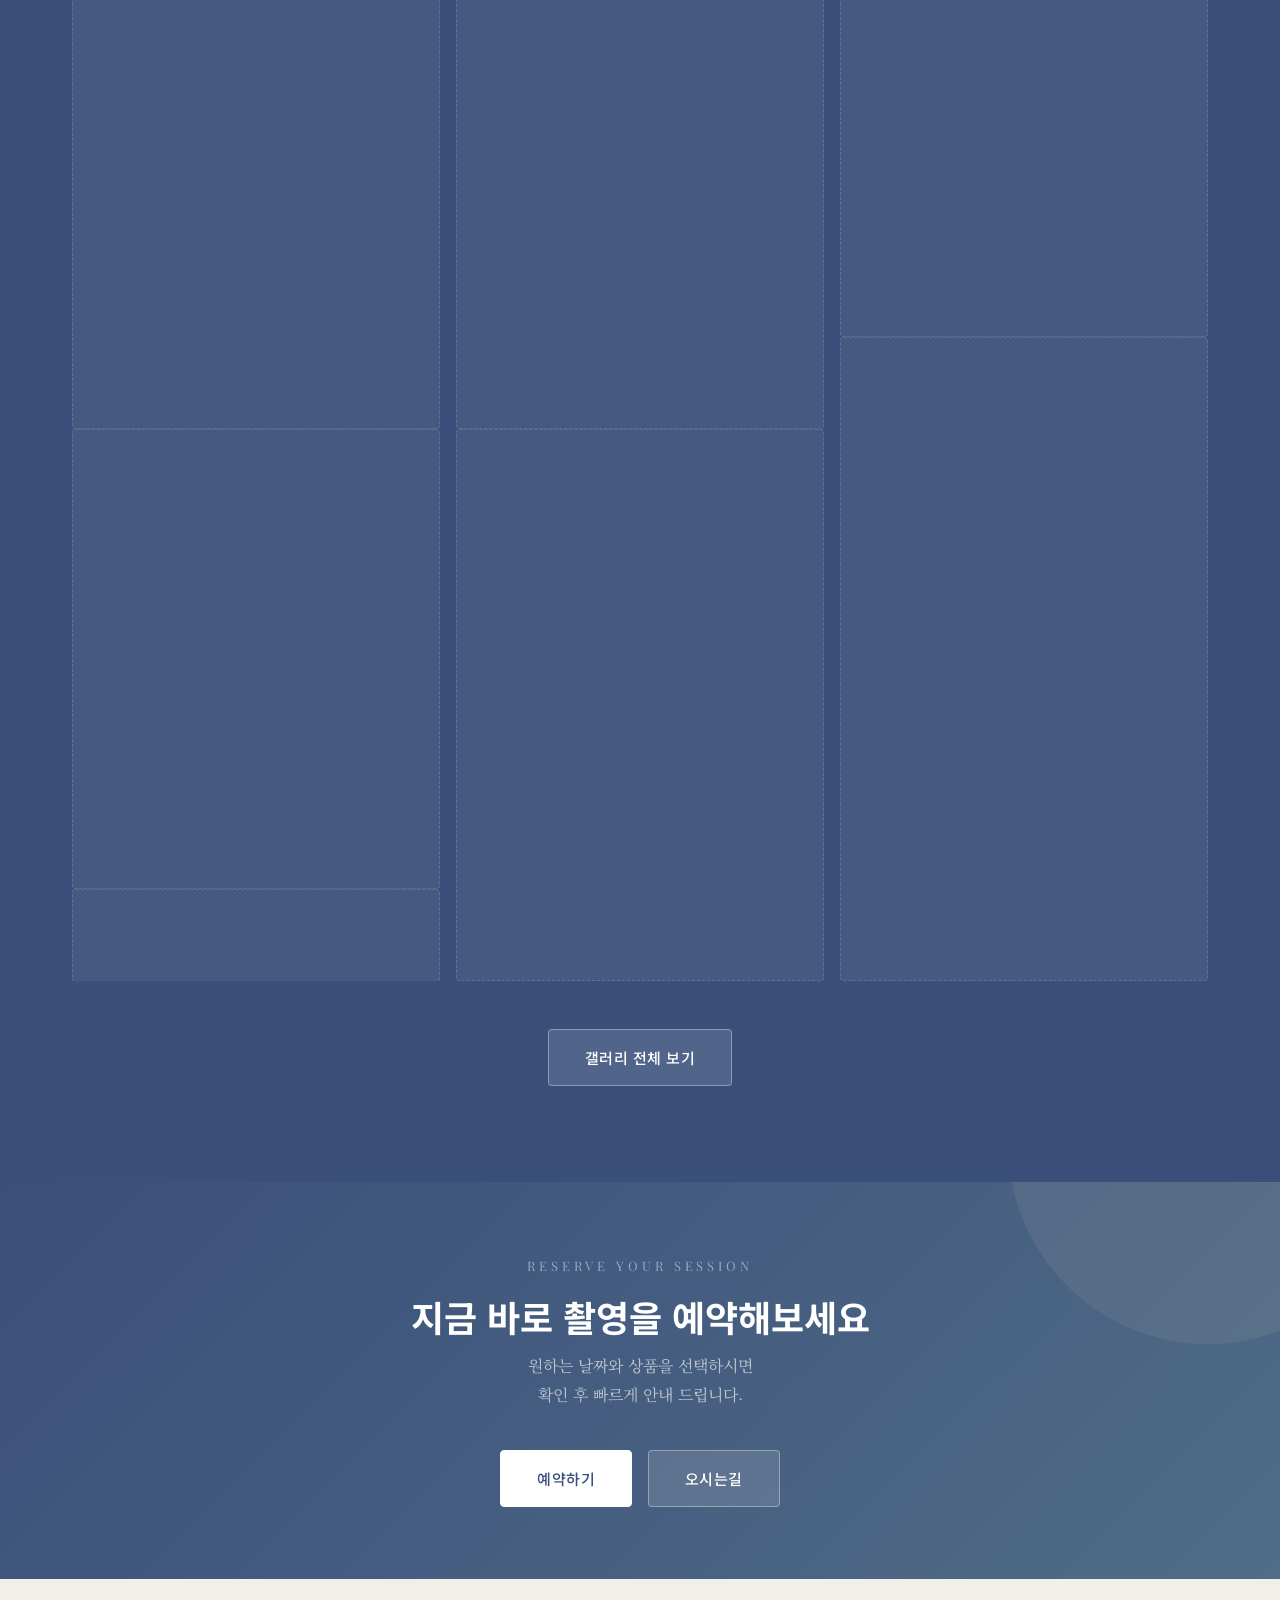
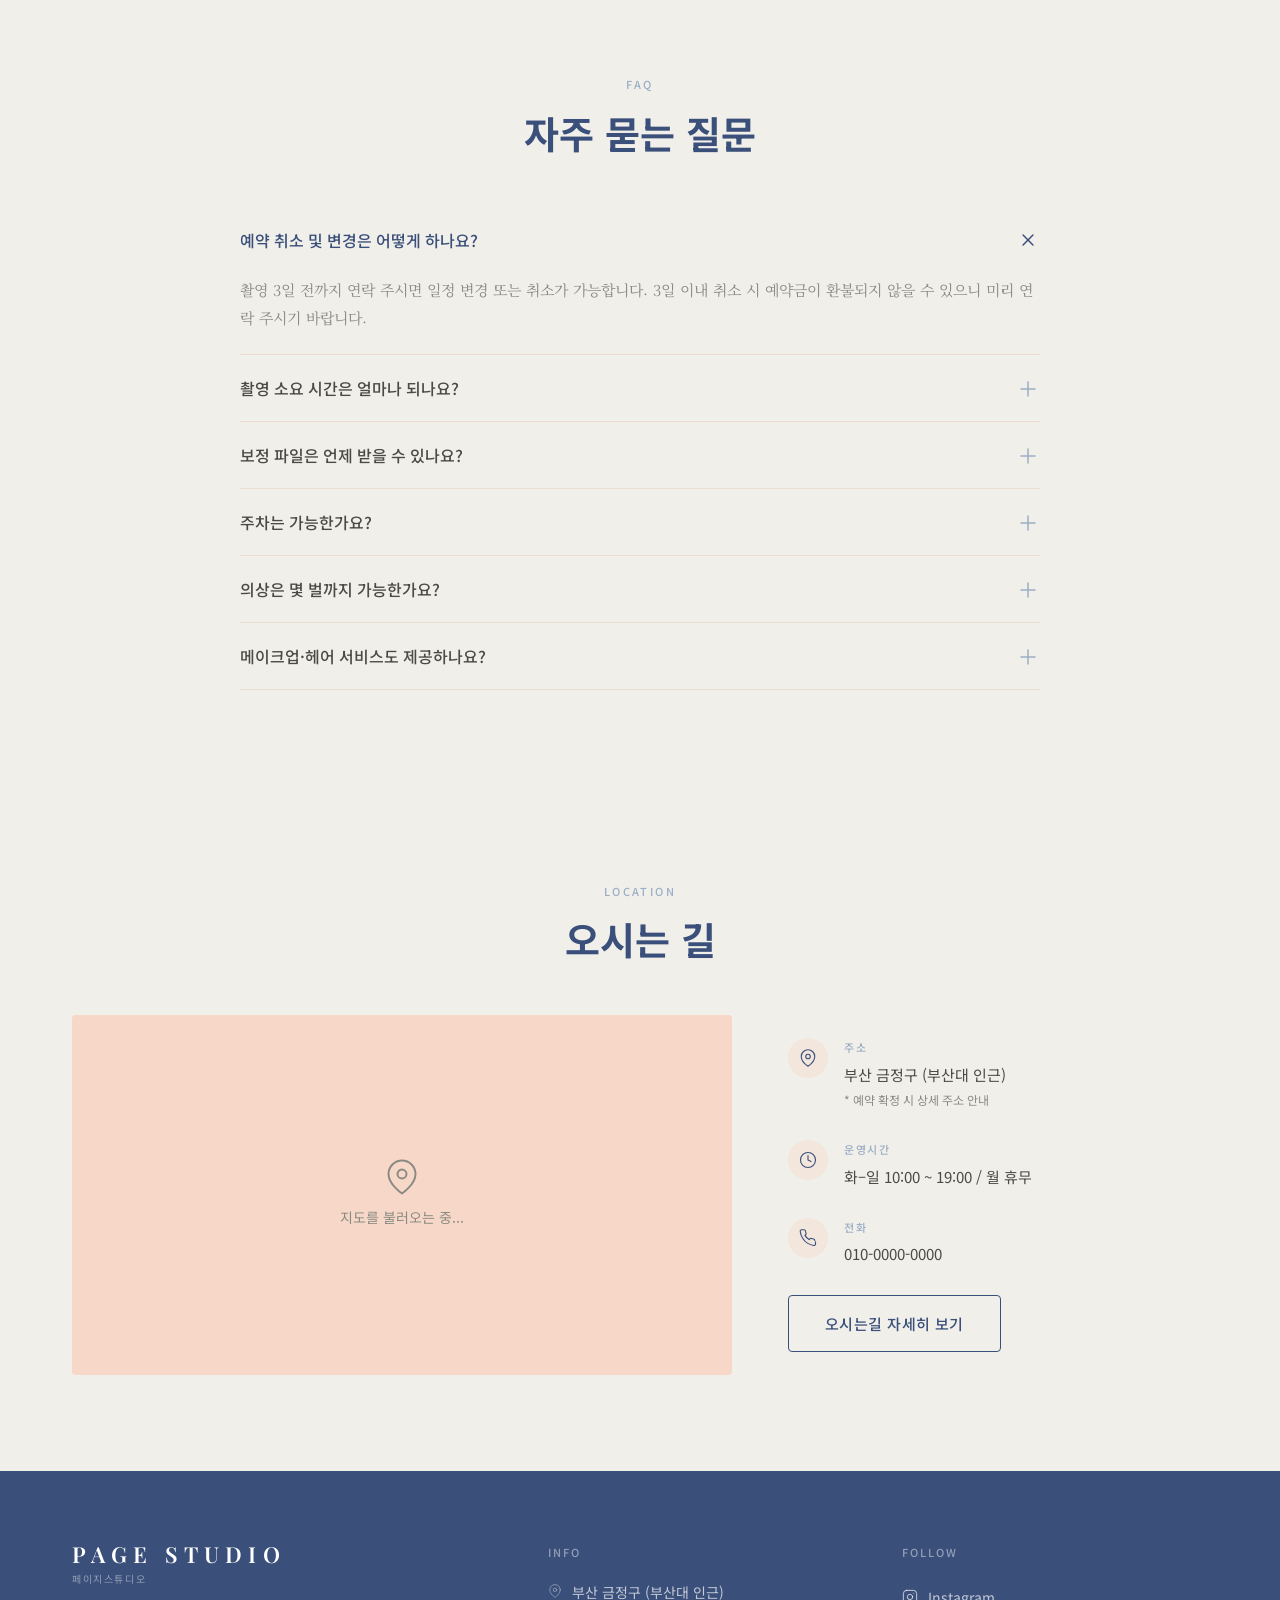
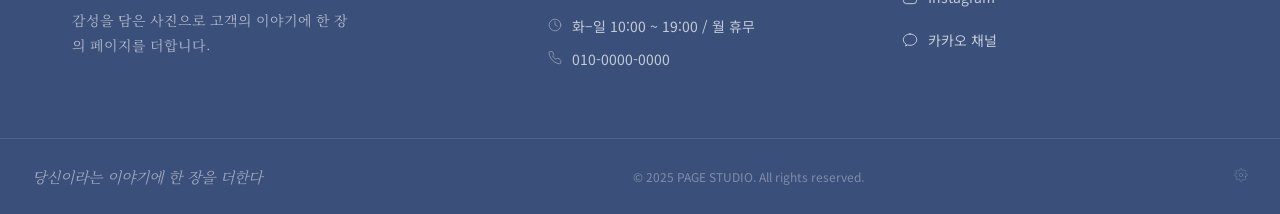
==== commit ea89cd2b: "style: 관리자 링크 텍스트를 톱니바퀴 아이콘으로 변경 Co-Authored-By: Claude Sonnet 4.6 <noreply@anthropic.com>" ====
--- a/index.html
+++ b/index.html
@@ -326,7 +326,9 @@
   <div class="footer__bottom">
     <span class="footer__slogan" data-site="slogan">당신이라는 이야기에 한 장을 더한다</span>
     <span class="footer__copy">© 2025 PAGE STUDIO. All rights reserved.</span>
-    <a href="admin.html" class="footer__admin-link" aria-label="관리자 페이지">관리자</a>
+    <a href="admin.html" class="footer__admin-link" aria-label="관리자 페이지">
+      <svg width="14" height="14" viewBox="0 0 24 24" fill="none" stroke="currentColor" stroke-width="1.5" stroke-linecap="round" stroke-linejoin="round" aria-hidden="true"><circle cx="12" cy="12" r="3"/><path d="M19.4 15a1.65 1.65 0 0 0 .33 1.82l.06.06a2 2 0 0 1-2.83 2.83l-.06-.06a1.65 1.65 0 0 0-1.82-.33 1.65 1.65 0 0 0-1 1.51V21a2 2 0 0 1-4 0v-.09A1.65 1.65 0 0 0 9 19.4a1.65 1.65 0 0 0-1.82.33l-.06.06a2 2 0 0 1-2.83-2.83l.06-.06A1.65 1.65 0 0 0 4.68 15a1.65 1.65 0 0 0-1.51-1H3a2 2 0 0 1 0-4h.09A1.65 1.65 0 0 0 4.6 9a1.65 1.65 0 0 0-.33-1.82l-.06-.06a2 2 0 0 1 2.83-2.83l.06.06A1.65 1.65 0 0 0 9 4.68a1.65 1.65 0 0 0 1-1.51V3a2 2 0 0 1 4 0v.09a1.65 1.65 0 0 0 1 1.51 1.65 1.65 0 0 0 1.82-.33l.06-.06a2 2 0 0 1 2.83 2.83l-.06.06A1.65 1.65 0 0 0 19.4 9a1.65 1.65 0 0 0 1.51 1H21a2 2 0 0 1 0 4h-.09a1.65 1.65 0 0 0-1.51 1z"/></svg>
+    </a>
   </div>
 </footer>
 
